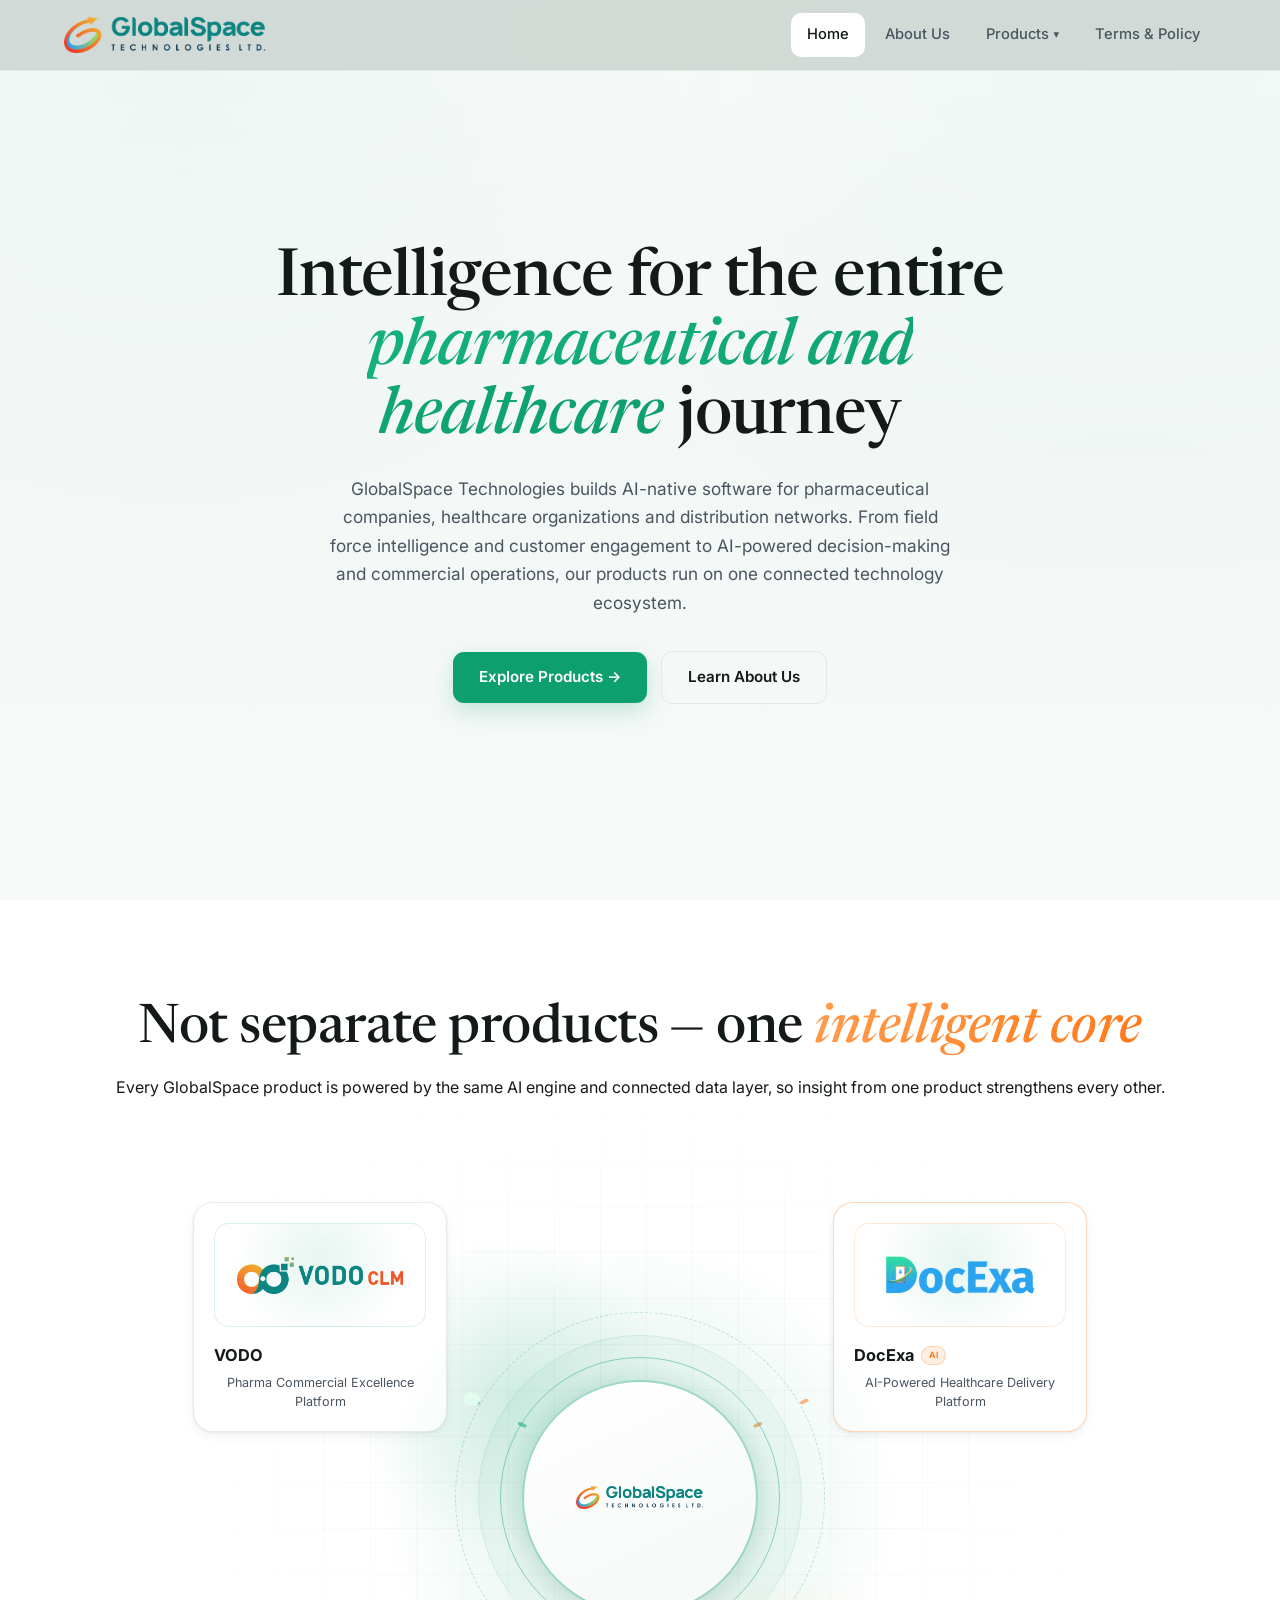
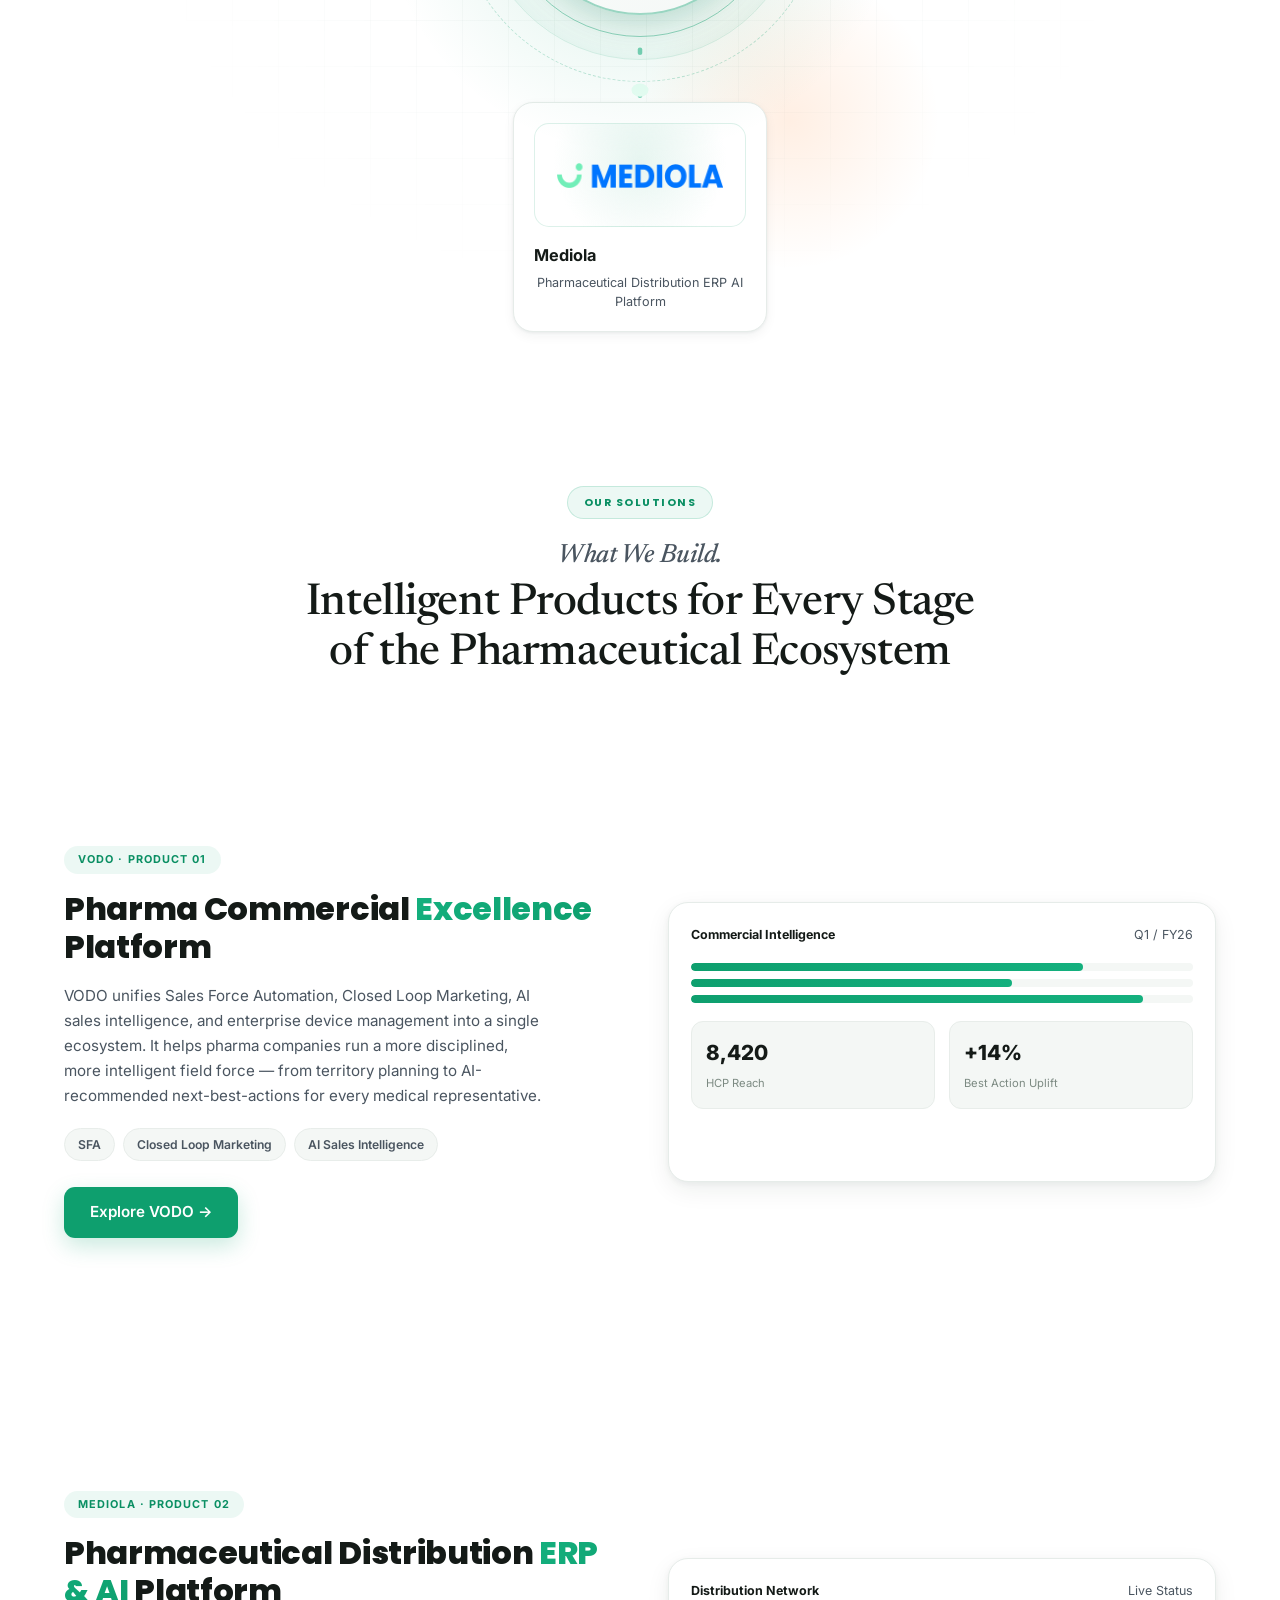
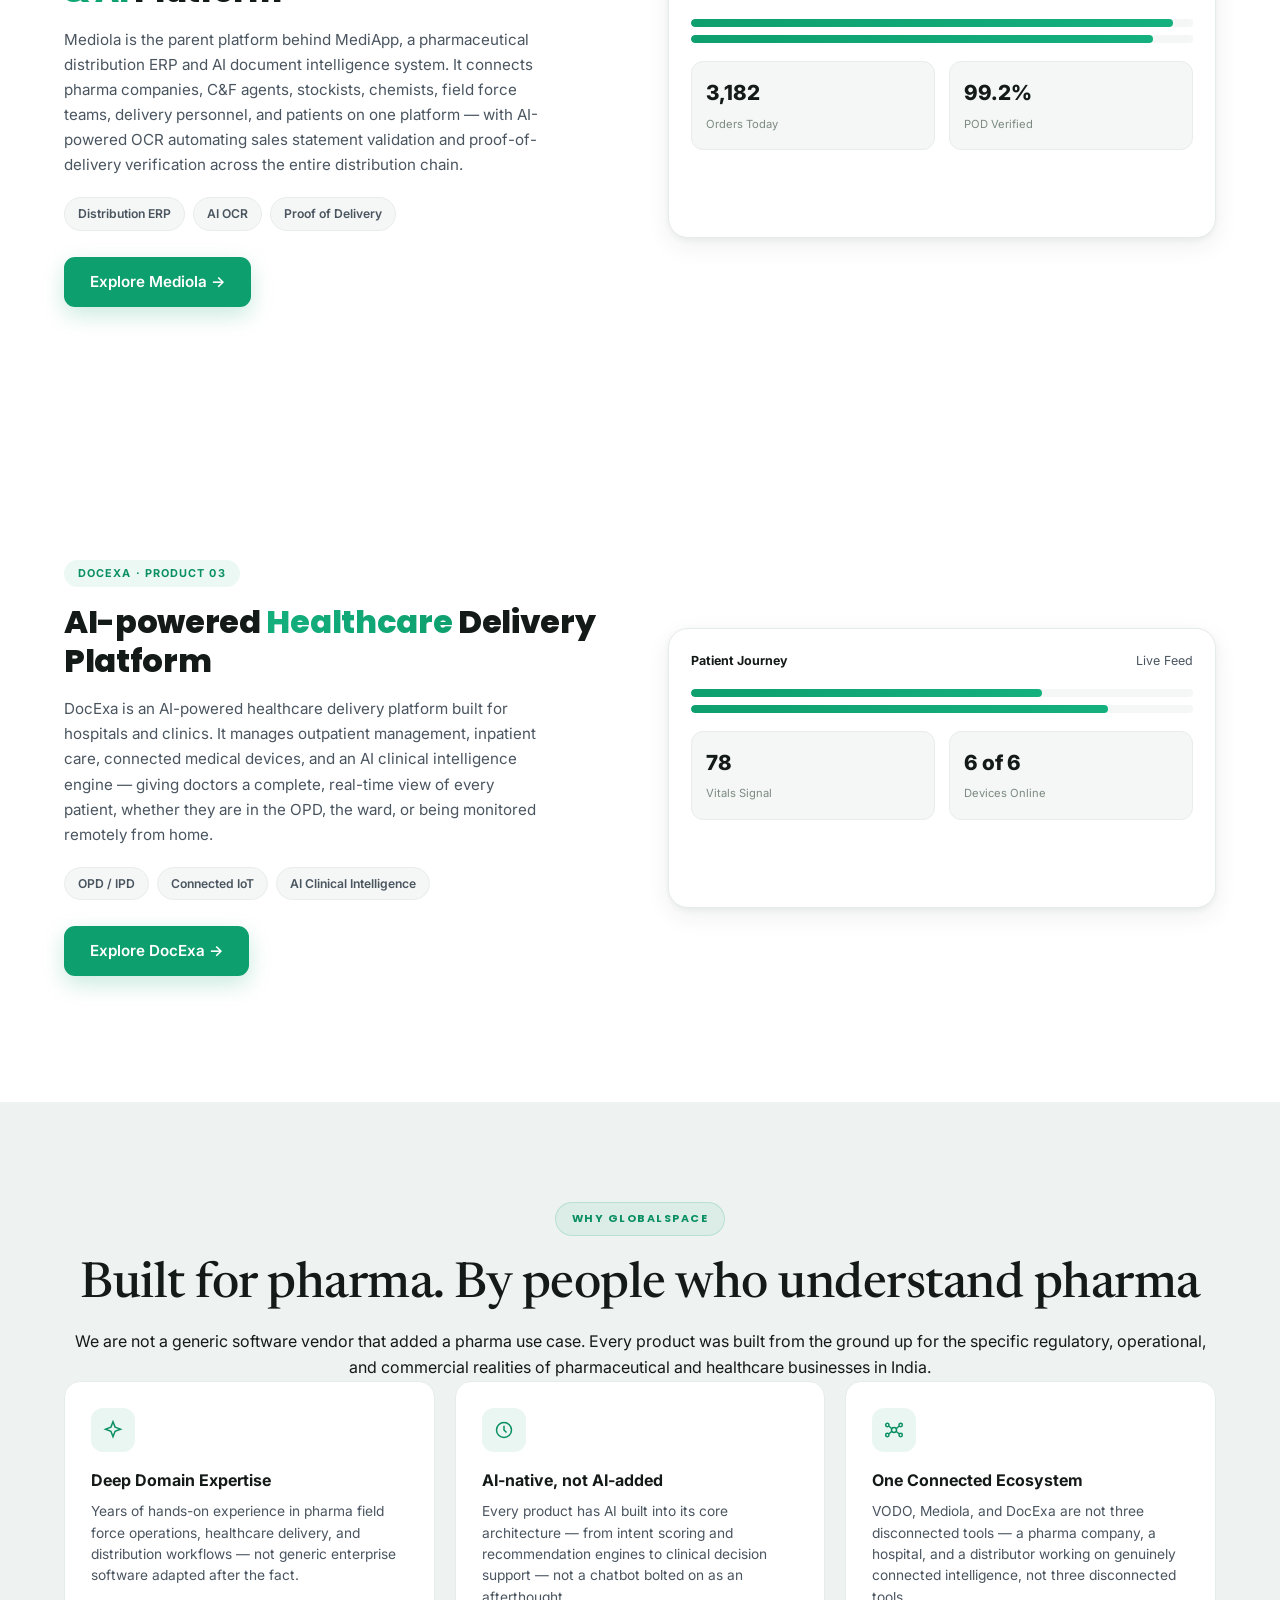
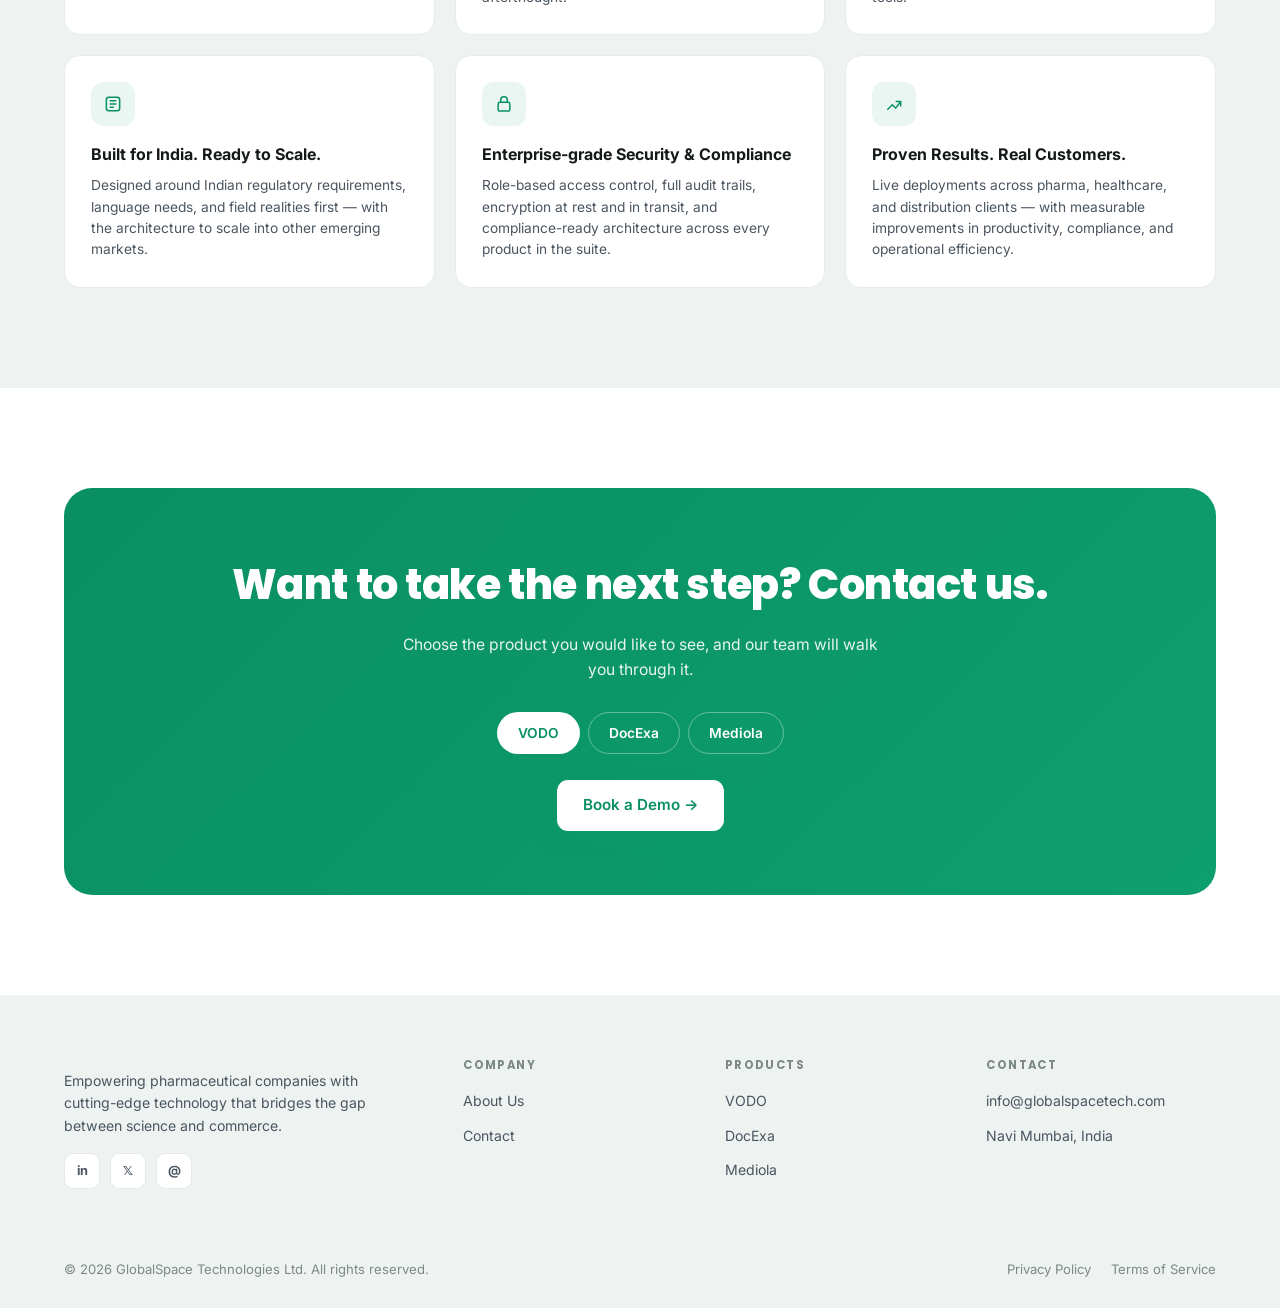
==== index.html @ 44ea7a08 "code formating" ====
<!DOCTYPE html>
<html lang="en">

<head>
  <meta charset="UTF-8">
  <meta name="viewport" content="width=device-width, initial-scale=1.0">
  <title>GlobalSpace Technologies | Pharma & Healthcare Intelligence Platform</title>
  <meta name="description"
    content="GlobalSpace Technologies builds AI-native software for pharmaceutical companies, healthcare organizations and distribution networks — VODO, Mediola, and DocExa run on one connected technology ecosystem.">

  <link rel="preconnect" href="https://fonts.googleapis.com">
  <link rel="preconnect" href="https://fonts.gstatic.com" crossorigin>
  <link
    href="https://fonts.googleapis.com/css2?family=Inter:wght@300;400;500;600;700;800&family=Poppins:wght@600;700;800;900&family=Newsreader:ital,opsz,wght@0,6..72,400;0,6..72,500;0,6..72,600;1,6..72,400;1,6..72,500&display=swap"
    rel="stylesheet">

  <link rel="stylesheet" href="/css/base.css">
  <link rel="stylesheet" href="/css/animations.css">
  <link rel="stylesheet" href="/css/pages/home.css">
</head>

<body data-page="home">

  <!-- HEADER (injected via main.js from /partials/header.html) -->
  <div id="site-header"></div>

  <main>

    <!-- ============ SECTION: HERO ============ -->
    <section class="hero" id="hero">
      <div class="container hero__inner reveal">
        <h1>Intelligence for the entire <span class="accent-teal">pharmaceutical and healthcare</span> journey</h1>
        <p>GlobalSpace Technologies builds AI-native software for pharmaceutical companies, healthcare organizations and
          distribution networks. From field force intelligence and customer engagement to AI-powered decision-making and
          commercial operations, our products run on one connected technology ecosystem.</p>
        <div class="hero__actions">
          <a href="/products.html" class="btn btn-primary">Explore Products →</a>
          <a href="/about.html" class="btn btn-secondary">Learn About Us</a>
        </div>
      </div>
    </section>

    <!-- ============ SECTION: ECOSYSTEM / INTELLIGENT CORE ============ -->
    <section class="section ecosystem" id="ecosystem">
      <div class="container">
        <h2 class="reveal">Not separate products — one <span class="accent-orange">intelligent core</span></h2>
        <p class="reveal">Every GlobalSpace product is powered by the same AI engine and connected data layer, so
          insight from one product strengthens every other.</p>

        <div class="eco-diagram reveal">
          <div class="eco-diagram__grid"></div>
          <div class="eco-diagram__blob eco-diagram__blob--teal"></div>
          <div class="eco-diagram__blob eco-diagram__blob--orange"></div>

          <svg class="eco-diagram__lines" viewBox="0 0 100 100" preserveAspectRatio="none">
            <path d="M20,27 Q34,38 49,46" class="eco-line-base" />
            <path d="M20,27 Q34,38 49,46" class="eco-line-flow eco-line-flow--teal" />
            <circle r="0.85" fill="#eafff5">
              <animateMotion dur="4.6s" begin="0s" repeatCount="indefinite" path="M20,27 Q34,38 49,46" />
            </circle>

            <path d="M80,27 Q66,38 51,46" class="eco-line-base" />
            <path d="M80,27 Q66,38 51,46" class="eco-line-flow eco-line-flow--orange" />
            <circle r="0.85" fill="var(--orange-light)">
              <animateMotion dur="5.0s" begin="0.6s" repeatCount="indefinite" path="M80,27 Q66,38 51,46" />
            </circle>

            <path d="M50,80 Q50,64 50,47" class="eco-line-base" />
            <path d="M50,80 Q50,64 50,47" class="eco-line-flow eco-line-flow--teal" />
            <circle r="0.85" fill="#eafff5">
              <animateMotion dur="5.4s" begin="1.1s" repeatCount="indefinite" path="M50,80 Q50,64 50,47" />
            </circle>
          </svg>

          <a href="/pages/products/vodo.html" class="eco-card eco-card--vodo" title="VODO">
            <div class="eco-card__logo-pad"><img src="/assets/logos/vodo-logo.png" alt="VODO"></div>
            <div class="eco-card__name">VODO</div>
            <p>Pharma Commercial Excellence Platform</p>
          </a>

          <a href="/pages/products/docexa.html" class="eco-card eco-card--docexa" title="DocExa">
            <div class="eco-card__logo-pad"><img src="/assets/logos/docexa-logo.png" alt="DocExa"></div>
            <div class="eco-card__name">DocExa <span class="eco-card__badge">AI</span></div>
            <p>AI-Powered Healthcare Delivery Platform</p>
          </a>

          <a href="/pages/products/mediola.html" class="eco-card eco-card--mediola" title="Mediola">
            <div class="eco-card__logo-pad"><img src="/assets/logos/mediola-logo.png" alt="Mediola"></div>
            <div class="eco-card__name">Mediola</div>
            <p>Pharmaceutical Distribution ERP AI Platform</p>
          </a>

          <div class="eco-core">
            <div class="eco-core__glow"></div>
            <div class="eco-core__pulse-ring"></div>
            <div class="eco-core__spin-ring"></div>
            <div class="eco-core__inner-ring"></div>
            <a href="/products.html" class="eco-core__inner" title="GlobalSpace Technologies">
              <img src="/assets/logos/globalspace-logo.png" alt="GlobalSpace Technologies">
            </a>
          </div>
        </div>
      </div>
    </section>

    <!-- ============ SECTION: SOLUTIONS DIVIDER ============ -->
    <section class="solutions-divider" id="solutions">
      <div class="container">
        <span class="eyebrow reveal">Our Solutions</span>
        <h2 class="reveal"><span class="kicker">What We Build.</span><span class="accent-teal">Intelligent
            Products</span> for Every Stage of the <span class="accent-orange">Pharmaceutical Ecosystem</span></h2>
      </div>
    </section>

    <!-- ============ SECTION: PRODUCT BRIEF — VODO ============ -->
    <section class="section section--tight" id="product-vodo">
      <div class="container product-brief reveal">
        <div class="product-brief__copy">
          <span class="product-tag">VODO · Product 01</span>
          <h3>Pharma Commercial <em>Excellence</em> Platform</h3>
          <p>VODO unifies Sales Force Automation, Closed Loop Marketing, AI sales intelligence, and enterprise device
            management into a single ecosystem. It helps pharma companies run a more disciplined, more intelligent field
            force — from territory planning to AI-recommended next-best-actions for every medical representative.</p>
          <div class="pill-row">
            <span class="pill">SFA</span>
            <span class="pill">Closed Loop Marketing</span>
            <span class="pill">AI Sales Intelligence</span>
          </div>
          <a href="/pages/products/vodo.html" class="btn btn-primary">Explore VODO →</a>
        </div>
        <div class="product-brief__visual">
          <div class="visual-card__head">
            <strong>Commercial Intelligence</strong>
            <span>Q1 / FY26</span>
          </div>
          <div class="visual-bar"><span style="width:78%;"></span></div>
          <div class="visual-bar"><span style="width:64%;"></span></div>
          <div class="visual-bar"><span style="width:90%;"></span></div>
          <div class="visual-stat-row">
            <div class="visual-stat"><strong>8,420</strong><span>HCP Reach</span></div>
            <div class="visual-stat"><strong>+14%</strong><span>Best Action Uplift</span></div>
          </div>
        </div>
      </div>
    </section>

    <!-- ============ SECTION: PRODUCT BRIEF — MEDIOLA ============ -->
    <section class="section section--tight" id="product-mediola">
      <div class="container product-brief reveal">
        <div class="product-brief__copy">
          <span class="product-tag">Mediola · Product 02</span>
          <h3>Pharmaceutical Distribution <em>ERP &amp; AI</em> Platform</h3>
          <p>Mediola is the parent platform behind MediApp, a pharmaceutical distribution ERP and AI document
            intelligence system. It connects pharma companies, C&amp;F agents, stockists, chemists, field force teams,
            delivery personnel, and patients on one platform — with AI-powered OCR automating sales statement validation
            and proof-of-delivery verification across the entire distribution chain.</p>
          <div class="pill-row">
            <span class="pill">Distribution ERP</span>
            <span class="pill">AI OCR</span>
            <span class="pill">Proof of Delivery</span>
          </div>
          <a href="/pages/products/mediola.html" class="btn btn-primary">Explore Mediola →</a>
        </div>
        <div class="product-brief__visual">
          <div class="visual-card__head">
            <strong>Distribution Network</strong>
            <span>Live Status</span>
          </div>
          <div class="visual-bar"><span style="width:96%;"></span></div>
          <div class="visual-bar"><span style="width:92%;"></span></div>
          <div class="visual-stat-row">
            <div class="visual-stat"><strong>3,182</strong><span>Orders Today</span></div>
            <div class="visual-stat"><strong>99.2%</strong><span>POD Verified</span></div>
          </div>
        </div>
      </div>
    </section>

    <!-- ============ SECTION: PRODUCT BRIEF — DOCEXA ============ -->
    <section class="section section--tight" id="product-docexa">
      <div class="container product-brief reveal">
        <div class="product-brief__copy">
          <span class="product-tag">DocExa · Product 03</span>
          <h3>AI-powered <em>Healthcare</em> Delivery Platform</h3>
          <p>DocExa is an AI-powered healthcare delivery platform built for hospitals and clinics. It manages outpatient
            management, inpatient care, connected medical devices, and an AI clinical intelligence engine — giving
            doctors a complete, real-time view of every patient, whether they are in the OPD, the ward, or being
            monitored remotely from home.</p>
          <div class="pill-row">
            <span class="pill">OPD / IPD</span>
            <span class="pill">Connected IoT</span>
            <span class="pill">AI Clinical Intelligence</span>
          </div>
          <a href="/pages/products/docexa.html" class="btn btn-primary">Explore DocExa →</a>
        </div>
        <div class="product-brief__visual">
          <div class="visual-card__head">
            <strong>Patient Journey</strong>
            <span>Live Feed</span>
          </div>
          <div class="visual-bar"><span style="width:70%;"></span></div>
          <div class="visual-bar"><span style="width:83%;"></span></div>
          <div class="visual-stat-row">
            <div class="visual-stat"><strong>78</strong><span>Vitals Signal</span></div>
            <div class="visual-stat"><strong>6 of 6</strong><span>Devices Online</span></div>
          </div>
        </div>
      </div>
    </section>

    <!-- ============ SECTION: WHY GLOBALSPACE ============ -->
    <section class="section why-us" id="why-us">
      <div class="container">
        <span class="eyebrow reveal">Why GlobalSpace</span>
        <h2 class="reveal">Built for pharma. By people who <span class="accent-orange">understand pharma</span></h2>
        <p class="reveal">We are not a generic software vendor that added a pharma use case. Every product was built
          from the ground up for the specific regulatory, operational, and commercial realities of pharmaceutical and
          healthcare businesses in India.</p>

        <div class="why-grid">
          <div class="why-card reveal">
            <div class="why-card__icon">
              <svg width="20" height="20" viewBox="0 0 24 24" fill="none" stroke="currentColor" stroke-width="1.8">
                <path d="M12 2l2.5 6.5L21 11l-6.5 2.5L12 20l-2.5-6.5L3 11l6.5-2.5z" />
              </svg>
            </div>
            <h4>Deep Domain Expertise</h4>
            <p>Years of hands-on experience in pharma field force operations, healthcare delivery, and distribution
              workflows — not generic enterprise software adapted after the fact.</p>
          </div>
          <div class="why-card reveal reveal-delay-1">
            <div class="why-card__icon">
              <svg width="20" height="20" viewBox="0 0 24 24" fill="none" stroke="currentColor" stroke-width="1.8">
                <circle cx="12" cy="12" r="9" />
                <path d="M12 7v5l3 3" />
              </svg>
            </div>
            <h4>AI-native, not AI-added</h4>
            <p>Every product has AI built into its core architecture — from intent scoring and recommendation engines to
              clinical decision support — not a chatbot bolted on as an afterthought.</p>
          </div>
          <div class="why-card reveal reveal-delay-2">
            <div class="why-card__icon">
              <svg width="20" height="20" viewBox="0 0 24 24" fill="none" stroke="currentColor" stroke-width="1.8">
                <circle cx="12" cy="12" r="3" />
                <circle cx="4" cy="6" r="2" />
                <circle cx="20" cy="6" r="2" />
                <circle cx="4" cy="18" r="2" />
                <circle cx="20" cy="18" r="2" />
                <path d="M9.5 10.5L6 7.5M14.5 10.5L18 7.5M9.5 13.5L6 16.5M14.5 13.5L18 16.5" />
              </svg>
            </div>
            <h4>One Connected Ecosystem</h4>
            <p>VODO, Mediola, and DocExa are not three disconnected tools — a pharma company, a hospital, and a
              distributor working on genuinely connected intelligence, not three disconnected tools.</p>
          </div>
          <div class="why-card reveal">
            <div class="why-card__icon">
              <svg width="20" height="20" viewBox="0 0 24 24" fill="none" stroke="currentColor" stroke-width="1.8">
                <rect x="4" y="4" width="16" height="16" rx="3" />
                <path d="M8 12h8M8 8h8M8 16h5" />
              </svg>
            </div>
            <h4>Built for India. Ready to Scale.</h4>
            <p>Designed around Indian regulatory requirements, language needs, and field realities first — with the
              architecture to scale into other emerging markets.</p>
          </div>
          <div class="why-card reveal reveal-delay-1">
            <div class="why-card__icon">
              <svg width="20" height="20" viewBox="0 0 24 24" fill="none" stroke="currentColor" stroke-width="1.8">
                <rect x="5" y="10" width="14" height="10.5" rx="2" />
                <path d="M8 10V7.2a4 4 0 0 1 8 0V10" />
              </svg>
            </div>
            <h4>Enterprise-grade Security &amp; Compliance</h4>
            <p>Role-based access control, full audit trails, encryption at rest and in transit, and compliance-ready
              architecture across every product in the suite.</p>
          </div>
          <div class="why-card reveal reveal-delay-2">
            <div class="why-card__icon">
              <svg width="20" height="20" viewBox="0 0 24 24" fill="none" stroke="currentColor" stroke-width="1.8">
                <path d="M4 19l6-6 4 4 6-8" />
                <path d="M14 9h6v6" />
              </svg>
            </div>
            <h4>Proven Results. Real Customers.</h4>
            <p>Live deployments across pharma, healthcare, and distribution clients — with measurable improvements in
              productivity, compliance, and operational efficiency.</p>
          </div>
        </div>
      </div>
    </section>

    <!-- ============ SECTION: CTA BANNER ============ -->
    <section class="section" id="contact">
      <div class="container">
        <div class="cta-banner reveal">
          <h2>Want to take the next step? Contact us.</h2>
          <p>Choose the product you would like to see, and our team will walk you through it.</p>

          <div class="cta-product-select" data-demo-select>
            <button class="is-active" data-demo="vodo">VODO</button>
            <button data-demo="docexa">DocExa</button>
            <button data-demo="mediola">Mediola</button>
          </div>

          <a href="mailto:info@globalspacetech.com" class="btn btn-primary">Book a Demo →</a>
        </div>
      </div>
    </section>

  </main>

  <!-- FOOTER (injected via main.js from /partials/footer.html) -->
  <div id="site-footer"></div>

  <script src="/js/main.js"></script>
  <script src="/js/animations.js"></script>
  <script src="/js/components.js"></script>
  <script src="/js/pages/home.js"></script>
</body>

</html>
---- css/base.css ----
/* ============================================
   BASE.CSS — reset, design tokens, layout,
   header (navbar) + footer styles
   ============================================ */

*, *::before, *::after { box-sizing: border-box; margin: 0; padding: 0; }

:root {
  /* Brand colors (light theme — fixed, no dark mode) */
  --teal-dark: #0a8f63;
  --teal: #0e9f6e;
  --teal-light: #14b07e;
  --orange: #ff7a1a;
  --orange-light: #ff9c4d;
  --orange-deep: #ed6510;
  --blue-acc: #2f9e87;

  /* Surfaces */
  --bg: #f7faf8;
  --bg-2: #eef3f1;
  --bg-card: #ffffff;
  --bg-card-hover: #f8faf9;
  --nav-bg: rgba(207, 215, 211, 0.92);
  --card: #ffffff;
  --core-bg: linear-gradient(155deg, #ffffff, #f4f8f6);
  --glass: rgba(255, 255, 255, 0.9);
  --sub: #f4f7f5;

  /* Borders */
  --border: #e3eae6;
  --card-bd: #e6ece9;
  --sub-bd: #e8edea;
  --glass-bd: #e6ece9;
  --divider: #eef2f0;
  --grid-line: rgba(15, 60, 45, 0.05);
  --logo-pad: radial-gradient(circle at 50% 36%, rgba(14,159,110,0.1), rgba(255,255,255,0.92) 70%);

  /* Text */
  --text: #141a17;
  --text-2: #4a5560;
  --text-muted: #7c8a82;

  /* Shadows / effects */
  --shadow: 0 4px 12px rgba(15, 40, 30, 0.05), 0 1px 3px rgba(15, 40, 30, 0.06);
  --shadow-lg: 0 8px 24px rgba(15, 40, 30, 0.07), 0 2px 6px rgba(15, 40, 30, 0.05);
  --glow: 0 4px 20px rgba(14, 159, 110, 0.10);

  /* Type */
  --font-display: 'Newsreader', Georgia, serif;
  --font-heading: 'Poppins', sans-serif;
  --font-body: 'Inter', system-ui, -apple-system, sans-serif;

  /* Layout */
  --container-width: min(1200px, 90%);
  --header-height: 70px;
  --radius-sm: 12px;
  --radius-md: 16px;
  --radius-lg: 20px;
}

html {
  scroll-behavior: smooth;
}

body {
  min-height: 100vh;
  background:
    radial-gradient(circle at 14% -6%, rgba(14, 159, 110, 0.05), transparent 40%),
    radial-gradient(circle at 88% 4%, rgba(20, 176, 126, 0.04), transparent 42%),
    linear-gradient(180deg, #f9fbfa 0%, #f3f7f5 50%, #f7faf8 100%);
  background-attachment: fixed;
  color: var(--text);
  font-family: var(--font-body);
  line-height: 1.6;
  overflow-x: hidden;
}

a { text-decoration: none; color: inherit; }
button { font: inherit; cursor: pointer; }
img { display: block; max-width: 100%; }
ul { list-style: none; }

.container {
  width: var(--container-width);
  max-width: var(--container-width);
  margin: 0 auto;
}

::selection { background: rgba(14, 159, 110, 0.18); }
::-webkit-scrollbar { width: 8px; }
::-webkit-scrollbar-track { background: var(--bg-2); }
::-webkit-scrollbar-thumb { background: var(--teal); border-radius: 4px; }

/* Visible keyboard focus (accessibility) */
a:focus-visible, button:focus-visible {
  outline: 2px solid var(--teal);
  outline-offset: 3px;
  border-radius: 4px;
}

/* Buttons (shared) */
.btn {
  display: inline-flex;
  align-items: center;
  gap: 8px;
  padding: 13px 26px;
  border-radius: 11px;
  font-weight: 600;
  font-size: 0.95rem;
  border: none;
  cursor: pointer;
  transition: all 0.35s cubic-bezier(.16,1,.3,1);
  white-space: nowrap;
}
.btn-primary {
  background: var(--teal);
  color: #fff;
  box-shadow: 0 8px 22px rgba(14, 159, 110, 0.22);
}
.btn-primary:hover {
  background: var(--orange-deep);
  transform: translateY(-2px);
  box-shadow: 0 10px 26px rgba(237, 101, 16, 0.28);
}
.btn-secondary {
  background: transparent;
  color: var(--text);
  border: 1px solid var(--border);
}
.btn-secondary:hover {
  border-color: var(--teal);
  color: var(--teal);
  transform: translateY(-2px);
}

/* ============================================
   HEADER / NAVBAR
   ============================================ */
.site-header {
  position: fixed;
  top: 0; left: 0; right: 0;
  z-index: 1000;
  background: var(--nav-bg);
  backdrop-filter: blur(16px);
  -webkit-backdrop-filter: blur(16px);
  border-bottom: 1px solid var(--border);
}

.navbar {
  width: 90%;
  max-width: 1200px;
  margin: 0 auto;
  display: flex;
  align-items: center;
  justify-content: space-between;
  height: var(--header-height);
  gap: 16px;
}

.navbar__logo img {
  height: 37px;
  width: auto;
  max-width: 220px;
  object-fit: contain;
}

.navbar__links {
  display: flex;
  align-items: center;
  gap: 4px;
  flex-wrap: wrap;
  justify-content: flex-end;
}

.nav-link {
  padding: 10px 16px;
  border-radius: 10px;
  font-size: 0.92rem;
  font-weight: 500;
  color: var(--text-2);
  background: transparent;
  transition: all 0.3s ease;
}
.nav-link:hover, .nav-link.is-active {
  color: var(--text);
  background: var(--bg-card);
}

.nav-dropdown { position: relative; }
.nav-trigger {
  display: inline-flex;
  align-items: center;
  gap: 4px;
  padding: 10px 16px;
  border-radius: 10px;
  font-size: 0.92rem;
  font-weight: 500;
  color: var(--text-2);
  background: transparent;
  border: none;
  transition: all 0.3s ease;
}
.nav-trigger:hover, .nav-trigger.is-active {
  color: var(--text);
  background: var(--bg-card);
}
.nav-trigger .caret { font-size: 0.7rem; }

.mega-menu {
  position: fixed;
  top: 58px;
  left: 50%;
  transform: translateX(-50%);
  padding: 28px 26px 26px;
  z-index: 100;
  width: min(800px, 94vw);
  display: none;
}
.mega-menu.is-open {
  display: block;
  animation: gstMega .26s cubic-bezier(.16,1,.3,1);
}
.mega-menu__inner {
  width: 100%;
  background: rgba(255, 255, 255, 0.95);
  backdrop-filter: blur(26px) saturate(1.4);
  -webkit-backdrop-filter: blur(26px) saturate(1.4);
  border: 1px solid rgba(15, 40, 30, 0.09);
  border-radius: 20px;
  box-shadow: 0 36px 100px rgba(0,0,0,0.15);
  overflow: hidden;
  display: grid;
  grid-template-columns: 296px 1fr;
}
.mega-menu__cats {
  background: rgba(244, 247, 245, 0.82);
  border-right: 1px solid rgba(15, 40, 30, 0.09);
  padding: 20px 16px;
  display: flex;
  flex-direction: column;
  gap: 5px;
}
.mega-menu__cats-label {
  font-family: ui-monospace, 'SF Mono', Menlo, monospace;
  font-size: 0.6rem;
  letter-spacing: 0.22em;
  text-transform: uppercase;
  color: var(--text-muted);
  padding: 4px 12px 12px;
}
.mega-cat {
  display: flex;
  align-items: center;
  justify-content: space-between;
  gap: 10px;
  padding: 12px;
  border-radius: 12px;
  background: transparent;
  border: none;
  text-align: left;
  transition: all 0.3s ease;
}
.mega-cat:hover, .mega-cat.is-active { background: rgba(14,159,110,0.07); }
.mega-cat__name { font-family: var(--font-heading); font-weight: 700; font-size: 1rem; color: var(--text); }
.mega-cat__tag { font-size: 0.74rem; color: var(--text-2); line-height: 1.35; display: block; margin-top: 2px; }
.mega-cat__arrow { color: var(--teal); opacity: 0; transition: opacity 0.3s ease; }
.mega-cat:hover .mega-cat__arrow, .mega-cat.is-active .mega-cat__arrow { opacity: 1; }

.mega-menu__panel { padding: 20px 22px; display: flex; flex-direction: column; }
.mega-menu__panel-head {
  display: flex; align-items: baseline; gap: 10px; margin-bottom: 15px; padding: 0 2px;
}
.mega-menu__panel-head strong { font-family: var(--font-heading); font-weight: 700; font-size: 1.05rem; color: var(--text); }
.mega-menu__panel-head span { font-size: 0.76rem; color: var(--text-2); }

.mega-menu__items { display: grid; grid-template-columns: 1fr 1fr; gap: 10px; }
.mega-item {
  display: flex; flex-direction: column; gap: 5px;
  padding: 14px 16px; border-radius: 13px;
  border: 1px solid rgba(15,40,30,0.09);
  background: rgba(14,159,110,0.035);
  transition: all 0.35s cubic-bezier(.16,1,.3,1);
}
.mega-item:hover {
  transform: translateY(-4px);
  border-color: rgba(14,159,110,0.35);
  box-shadow: 0 14px 34px rgba(14,159,110,0.14);
  background: rgba(14,159,110,0.08);
}
.mega-item__name { font-family: var(--font-heading); font-weight: 700; font-size: 0.92rem; color: var(--text); }
.mega-item__desc { font-size: 0.76rem; color: var(--text-2); line-height: 1.4; }

.mega-menu__cta {
  margin-top: 18px; padding: 16px 18px; border-radius: 14px;
  border: 1px solid rgba(15,40,30,0.09);
  background: linear-gradient(120deg, rgba(14,159,110,0.08), rgba(14,159,110,0.01));
  display: flex; align-items: center; justify-content: space-between; gap: 18px;
}
.mega-menu__cta-text strong { font-family: var(--font-heading); font-weight: 700; font-size: 0.92rem; color: var(--text); display: block; }
.mega-menu__cta-text span { font-size: 0.77rem; color: var(--text-2); line-height: 1.45; max-width: 380px; display: block; margin-top: 3px; }
.mega-menu__cta .btn { padding: 11px 20px; font-size: 0.85rem; }

.navbar__mobile-toggle { display: none; }

@media (max-width: 880px) {
  .navbar__links {
    display: none;
    position: fixed;
    top: var(--header-height);
    left: 0; right: 0;
    background: var(--bg-card);
    border-bottom: 1px solid var(--border);
    flex-direction: column;
    align-items: stretch;
    padding: 12px;
  }
  .navbar__links.is-open { display: flex; }
  .navbar__mobile-toggle {
    display: flex; align-items: center; justify-content: center;
    width: 40px; height: 40px; border-radius: 10px;
    border: 1px solid var(--border); background: var(--bg-card);
  }
  .mega-menu { position: static; transform: none; width: 100%; padding: 8px 0; }
  .mega-menu__inner { grid-template-columns: 1fr; }
}

/* ============================================
   FOOTER
   ============================================ */
.site-footer {
  background: var(--bg-2);
  border-top: 1px solid var(--divider);
  padding: 60px 0 28px;
}
.footer__top {
  display: grid;
  grid-template-columns: 1.6fr 1fr 1fr 1fr;
  gap: 32px;
  padding-bottom: 40px;
}
.footer__brand p {
  margin-top: 14px;
  font-size: 0.88rem;
  color: var(--text-2);
  line-height: 1.6;
  max-width: 320px;
}
.footer__heading {
  font-family: var(--font-heading);
  font-size: 0.72rem;
  font-weight: 700;
  letter-spacing: 0.12em;
  text-transform: uppercase;
  color: var(--text-muted);
  margin-bottom: 16px;
}
.footer__col a, .footer__col p {
  display: block;
  font-size: 0.88rem;
  color: var(--text-2);
  margin-bottom: 12px;
  transition: color 0.25s ease;
}
.footer__col a:hover { color: var(--teal); }
.footer__socials { display: flex; gap: 10px; margin-top: 16px; }
.footer__socials a {
  width: 36px; height: 36px; border-radius: 9px;
  background: var(--bg-card);
  border: 1px solid var(--border);
  display: flex; align-items: center; justify-content: center;
  font-size: 0.8rem;
  font-weight: 700;
  color: var(--text-2);
  transition: all 0.25s ease;
  text-decoration: none;
}
.footer__socials a:hover { border-color: var(--teal); color: var(--teal); }

.footer__bottom {
  display: flex;
  align-items: center;
  justify-content: space-between;
  gap: 12px;
  padding-top: 24px;
  border-top: 1px solid var(--divider);
  font-size: 0.82rem;
  color: var(--text-muted);
  flex-wrap: wrap;
}
.footer__bottom a { color: var(--text-muted); }
.footer__bottom a:hover { color: var(--teal); }
.footer__bottom-links { display: flex; gap: 20px; }

@media (max-width: 880px) {
  .footer__top { grid-template-columns: 1fr 1fr; }
}
@media (max-width: 560px) {
  .footer__top { grid-template-columns: 1fr; }
  .footer__bottom { flex-direction: column; align-items: flex-start; }
}
---- css/animations.css ----
/* ============================================
   ANIMATIONS.CSS — keyframes + reveal utilities
   ============================================ */

@keyframes gstFadeUp   { from { opacity: 0; transform: translateY(24px); } to { opacity: 1; transform: translateY(0); } }
@keyframes gstRise     { from { opacity: 0; transform: translateY(40px); } to { opacity: 1; transform: translateY(0); } }
@keyframes gstSettle   { from { opacity: 0; transform: translateY(16px) scale(.93); } to { opacity: 1; transform: translateY(0) scale(1); } }
@keyframes gstBlur     { from { opacity: 0; filter: blur(12px); transform: scale(.985); } to { opacity: 1; filter: blur(0); transform: scale(1); } }
@keyframes gstSweepL   { from { opacity: 0; transform: translateX(-48px); } to { opacity: 1; transform: translateX(0); } }
@keyframes gstSweepR   { from { opacity: 0; transform: translateX(48px); } to { opacity: 1; transform: translateX(0); } }
@keyframes gstReveal   { from { opacity: 0; transform: translateY(34px); } to { opacity: 1; transform: translateY(0); } }

@keyframes gstFloat    { 0%,100% { transform: translateY(0); } 50% { transform: translateY(-12px); } }
@keyframes gstDrift    { 0% { transform: translateY(0); } 100% { transform: translateY(-13px); } }
@keyframes gstDriftX   { 0% { transform: translate(0,0); } 100% { transform: translate(8px,-10px); } }
@keyframes gstSpin     { to { transform: rotate(360deg); } }
@keyframes gstSpinRev  { to { transform: rotate(-360deg); } }
@keyframes gstPulse    { 0%,100% { opacity: 1; transform: scale(1); } 50% { opacity: .5; transform: scale(.8); } }
@keyframes gstPing     { 0% { transform: scale(0.55); opacity: 0.85; } 80%,100% { transform: scale(2.3); opacity: 0; } }
@keyframes gstTwinkle  { 0%,100% { opacity: .12; } 50% { opacity: .85; } }
@keyframes gstBlink    { 0%,100% { opacity: 1; } 50% { opacity: .25; } }
@keyframes gstPulseDot { 0%,100% { opacity: 1; } 50% { opacity: .3; } }
@keyframes gstGlowPulse{ 0%,100% { box-shadow: 0 0 0 1px rgba(14,159,110,0.12), 0 18px 50px rgba(0,0,0,0.06); } 50% { box-shadow: 0 0 0 1px rgba(14,159,110,0.32), 0 18px 60px rgba(14,159,110,0.14); } }

@keyframes gstScan     { 0% { transform: translateY(-70px); opacity: 0; } 12% { opacity: 1; } 88% { opacity: 1; } 100% { transform: translateY(520px); opacity: 0; } }
@keyframes gstShine    { 0% { transform: translateX(-120%); } 60%,100% { transform: translateX(240%); } }
@keyframes gstSweep    { 0% { transform: translateX(-130%); } 60%,100% { transform: translateX(260%); } }
@keyframes gstDataFlow { 0% { transform: translateX(-120%); } 100% { transform: translateX(420%); } }
@keyframes gstMarquee  { from { transform: translateX(0); } to { transform: translateX(-50%); } }
@keyframes gstTicker   { 0% { transform: translateY(0); } 100% { transform: translateY(-50%); } }

@keyframes gstGrow     { from { transform: scaleY(0); } to { transform: scaleY(1); } }
@keyframes gstScaleX   { from { transform: scaleX(0); } to { transform: scaleX(1); } }
@keyframes gstBar      { 0%,100% { transform: scaleY(.5); } 50% { transform: scaleY(1); } }
@keyframes gstDash     { to { stroke-dashoffset: -120; } }
@keyframes gstFlow     { to { stroke-dashoffset: -24; } }
@keyframes gstWebDash  { to { stroke-dashoffset: -24; } }

@keyframes gstCorePulse{ 0% { transform: scale(.55); opacity: .7; } 70% { opacity: 0; } 100% { transform: scale(1.7); opacity: 0; } }
@keyframes gstWebGlow  { 0%,100% { opacity: .35; transform: translate(-50%,-50%) scale(1); } 50% { opacity: .6; transform: translate(-50%,-50%) scale(1.1); } }
@keyframes gstNodeFloat{ 0%,100% { transform: translate(-50%,-50%) translateY(0); } 50% { transform: translate(-50%,-50%) translateY(-7px); } }
@keyframes gstNodePulse{ 0%,100% { opacity: .4; transform: scale(1); } 50% { opacity: .95; transform: scale(1.25); } }
@keyframes gstNetGlow  { 0%,100% { opacity: .45; } 50% { opacity: .9; } }
@keyframes gstNetRot   { to { transform: translate(-50%,-50%) rotate(360deg); } }
@keyframes gstNetRotRev{ to { transform: translate(-50%,-50%) rotate(-360deg); } }
@keyframes gstRingSpin { to { transform: translate(-50%,-50%) rotate(360deg); } }
@keyframes gstRingSpinRev { to { transform: translate(-50%,-50%) rotate(-360deg); } }
@keyframes gstRingDraw { from { stroke-dashoffset: var(--circ); } to { stroke-dashoffset: var(--off); } }
@keyframes gstStatIn   { from { opacity: 0; transform: translateY(20px) scale(.96); } to { opacity: 1; transform: translateY(0) scale(1); } }
@keyframes gstStreamIn { from { opacity: 0; transform: translateY(-9px) scale(.985); } to { opacity: 1; transform: translateY(0) scale(1); } }
@keyframes gstHeat     { 0%,100% { opacity: 0.4; } 50% { opacity: 0.85; } }

@keyframes gstPageIn   { from { opacity: 0; transform: translateY(16px); } to { opacity: 1; transform: translateY(0); } }
@keyframes gstScroll   { 0%,100% { top: 5px; opacity: 1; } 60% { top: 16px; opacity: .3; } }
@keyframes gstDrop     { from { opacity: 0; transform: translate(-50%,-10px); } to { opacity: 1; transform: translate(-50%,0); } }
@keyframes gstMega     { from { opacity: 0; transform: translateY(-10px); } to { opacity: 1; transform: translateY(0); } }
@keyframes gstClip     { from { opacity: 0; clip-path: inset(0 0 100% 0); transform: translateY(10px); } to { opacity: 1; clip-path: inset(0 0 0 0); transform: translateY(0); } }

/* ============================================
   Scroll-reveal utility (paired with animations.js
   IntersectionObserver — element gets .is-visible
   added when it enters the viewport)
   ============================================ */
.reveal {
  opacity: 0;
  transform: translateY(28px);
  transition: opacity 0.7s cubic-bezier(.16,1,.3,1), transform 0.7s cubic-bezier(.16,1,.3,1);
}
.reveal.is-visible {
  opacity: 1;
  transform: translateY(0);
}
.reveal-delay-1 { transition-delay: 0.08s; }
.reveal-delay-2 { transition-delay: 0.16s; }
.reveal-delay-3 { transition-delay: 0.24s; }
.reveal-delay-4 { transition-delay: 0.32s; }

/* Ambient float loop, used on hero blobs/cards */
.anim-float { animation: gstFloat 5s ease-in-out infinite; }
.anim-drift { animation: gstDrift 6s ease-in-out infinite alternate; }
.anim-pulse { animation: gstPulse 2.6s ease-in-out infinite; }
.anim-spin  { animation: gstSpin 18s linear infinite; }
.anim-spin-rev { animation: gstSpinRev 22s linear infinite; }

/* Respect reduced-motion preference */
@media (prefers-reduced-motion: reduce) {
  *, *::before, *::after {
    animation-duration: 0.01ms !important;
    animation-iteration-count: 1 !important;
    transition-duration: 0.01ms !important;
    scroll-behavior: auto !important;
  }
  .reveal { opacity: 1; transform: none; }
}
---- css/pages/home.css ----
/* ============================================
   HOME.CSS — Home page section styles
   ============================================ */

main { padding-top: var(--header-height); }

.section { padding: 100px 0; position: relative; }
.section--tight { padding: 70px 0; }

.eyebrow {
  display: inline-flex;
  align-items: center;
  gap: 8px;
  padding: 7px 16px;
  border-radius: 100px;
  background: rgba(14,159,110,0.08);
  border: 1px solid rgba(14,159,110,0.18);
  color: var(--teal-dark);
  font-family: var(--font-heading);
  font-size: 0.68rem;
  font-weight: 700;
  letter-spacing: 0.14em;
  text-transform: uppercase;
  margin-bottom: 22px;
}

/* ---------- HERO ---------- */
.hero {
  min-height: calc(100vh - var(--header-height));
  display: flex;
  align-items: center;
  justify-content: center;
  text-align: center;
  padding: 60px 0 80px;
}
.hero__inner { max-width: 800px; margin: 0 auto; }
.hero h1 {
  font-family: var(--font-display);
  font-weight: 500;
  font-size: clamp(2.4rem, 5.2vw, 4.1rem);
  line-height: 1.05;
  letter-spacing: -0.014em;
  color: var(--text);
  margin-bottom: 22px;
}
.hero h1 .accent-teal {
  font-style: italic;
  font-weight: 500;
  background: linear-gradient(120deg, var(--teal-light), var(--teal));
  -webkit-background-clip: text;
  background-clip: text;
  -webkit-text-fill-color: transparent;
}
.hero p {
  font-size: 1.08rem;
  color: var(--text-2);
  line-height: 1.65;
  max-width: 620px;
  margin: 0 auto 34px;
}
.hero__actions {
  display: flex;
  align-items: center;
  justify-content: center;
  gap: 14px;
  flex-wrap: wrap;
}

/* ---------- ECOSYSTEM / INTELLIGENT CORE ---------- */
.ecosystem { text-align: center; }
.ecosystem h2 {
  font-family: var(--font-display);
  font-weight: 500;
  font-size: clamp(2.1rem, 4.4vw, 3.4rem);
  line-height: 1.08;
  letter-spacing: -0.01em;
  margin-bottom: 16px;
}
.ecosystem h2 .accent-orange {
  font-style: italic;
  background: linear-gradient(120deg, var(--orange-light), var(--orange));
  -webkit-background-clip: text;
  background-clip: text;
  -webkit-text-fill-color: transparent;
}
.ecosystem > p {
  color: var(--text-2);
  max-width: 560px;
  margin: 0 auto 64px;
  font-size: 1rem;
}

.eco-diagram {
  position: relative;
  width: 100%;
  max-width: 1000px;
  aspect-ratio: 16 / 12.5;
  min-height: 600px;
  margin: 14px auto 0;
}

.eco-diagram__grid {
  position: absolute;
  inset: 0;
  pointer-events: none;
  z-index: 0;
  background-image:
    linear-gradient(var(--grid-line) 1px, transparent 1px),
    linear-gradient(90deg, var(--grid-line) 1px, transparent 1px);
  background-size: 46px 46px;
  -webkit-mask-image: radial-gradient(ellipse at 50% 44%, #000, transparent 72%);
  mask-image: radial-gradient(ellipse at 50% 44%, #000, transparent 72%);
}
.eco-diagram__blob {
  position: absolute;
  width: 340px;
  height: 340px;
  max-width: 58vw;
  pointer-events: none;
  z-index: 0;
  border-radius: 50%;
}
.eco-diagram__blob--teal {
  top: 14%; left: 20%;
  background: radial-gradient(circle, rgba(14,159,110,0.14), transparent 66%);
  animation: gstFloat 9s ease-in-out infinite alternate;
}
.eco-diagram__blob--orange {
  bottom: 2%; right: 19%;
  width: 320px; height: 320px;
  background: radial-gradient(circle, rgba(255,122,26,0.12), transparent 66%);
  animation: gstFloat 11s ease-in-out infinite alternate 1.4s;
}

.eco-diagram__lines {
  position: absolute;
  inset: 0;
  width: 100%;
  height: 100%;
  overflow: visible;
  z-index: 2;
  pointer-events: none;
}
.eco-line-base { fill: none; stroke: var(--eco-line); stroke-width: 0.4; }
.eco-line-flow {
  fill: none;
  stroke-width: 0.45;
  stroke-linecap: round;
  stroke-dasharray: 0.5 5;
  opacity: 0.55;
  animation: gstFlow 2.8s linear infinite;
}
.eco-line-flow--teal { stroke: var(--teal-light); }
.eco-line-flow--orange { stroke: var(--orange); }

.eco-card {
  position: absolute;
  transform: translate(-50%, -50%);
  z-index: 5;
  width: clamp(196px, 22vw, 254px);
  display: block;
  text-decoration: none;
  border-radius: 20px;
  padding: 20px;
  background: var(--card);
  border: 1px solid var(--card-bd);
  box-shadow: var(--shadow);
  cursor: pointer;
  transition: transform 0.55s cubic-bezier(.16,1,.3,1), border-color 0.45s ease, box-shadow 0.45s ease;
}
.eco-card:hover {
  transform: translate(-50%, -50%) translateY(-6px);
  box-shadow: 0 20px 48px rgba(14,159,110,0.16), var(--shadow-lg);
}
.eco-card--vodo    { left: 18%; top: 26%; }
.eco-card--vodo:hover { border-color: rgba(14,159,110,0.5); }
.eco-card--docexa  { left: 82%; top: 26%; border-color: rgba(255,122,26,0.3); }
.eco-card--docexa:hover { border-color: rgba(255,122,26,0.55); box-shadow: 0 20px 48px rgba(255,122,26,0.16), var(--shadow-lg); }
.eco-card--mediola { left: 50%; top: 90%; }
.eco-card--mediola:hover { border-color: rgba(14,159,110,0.5); }

.eco-card__logo-pad {
  height: 104px;
  border-radius: 15px;
  background: var(--logo-pad, radial-gradient(circle at 50% 36%, rgba(14,159,110,0.1), rgba(255,255,255,0.9) 70%));
  border: 1px solid rgba(14,159,110,0.14);
  display: flex;
  align-items: center;
  justify-content: center;
  padding: 0 22px;
  margin-bottom: 15px;
}
.eco-card__logo-pad img { max-width: 100%; max-height: 44px; object-fit: contain; }
.eco-card--docexa .eco-card__logo-pad { border-color: rgba(255,122,26,0.16); }

.eco-card__name {
  display: flex;
  align-items: center;
  gap: 7px;
  font-size: 1.02rem;
  font-weight: 700;
  color: var(--text);
  margin-bottom: 5px;
}
.eco-card__badge {
  font-size: 0.54rem;
  font-weight: 700;
  letter-spacing: 0.08em;
  text-transform: uppercase;
  color: var(--orange);
  background: rgba(255,122,26,0.12);
  border: 1px solid rgba(255,122,26,0.28);
  border-radius: 20px;
  padding: 2px 7px;
}
.eco-card p { font-size: 0.79rem; color: var(--text-2); line-height: 1.5; margin: 0; }

.eco-core {
  position: absolute;
  left: 50%; top: 49%;
  transform: translate(-50%, -50%);
  z-index: 8;
  width: clamp(214px, 28%, 288px);
  aspect-ratio: 1;
}
.eco-core__glow {
  position: absolute;
  inset: -46%;
  border-radius: 50%;
  background: radial-gradient(circle, rgba(14,159,110,0.20), rgba(14,159,110,0.06) 44%, transparent 68%);
  pointer-events: none;
  animation: gstNetGlow 6s ease-in-out infinite;
}
.eco-core__pulse-ring {
  position: absolute;
  inset: 0;
  border-radius: 50%;
  border: 1px solid rgba(14,159,110,0.42);
  animation: gstCorePulse 5.4s ease-out infinite;
  pointer-events: none;
}
.eco-core__spin-ring {
  position: absolute;
  inset: -16%;
  border-radius: 50%;
  border: 1px dashed rgba(14,159,110,0.26);
  animation: gstSpin 36s linear infinite;
  pointer-events: none;
}
.eco-core__inner-ring {
  position: absolute;
  inset: -8%;
  border-radius: 50%;
  border: 1px solid rgba(14,159,110,0.14);
  box-shadow: inset 0 0 30px rgba(14,159,110,0.09);
  pointer-events: none;
}
.eco-core__inner {
  position: absolute;
  inset: 8%;
  border-radius: 50%;
  background: var(--core-bg);
  border: 2px solid rgba(14,159,110,0.4);
  box-shadow: 0 0 40px rgba(14,159,110,0.16), 0 10px 30px rgba(15,40,30,0.08);
  display: flex;
  align-items: center;
  justify-content: center;
  padding: 16%;
  cursor: pointer;
  text-decoration: none;
  transition: transform 0.45s cubic-bezier(.16,1,.3,1), box-shadow 0.45s ease;
}
.eco-core__inner:hover {
  transform: scale(1.05);
  box-shadow: 0 0 56px rgba(14,159,110,0.24), 0 14px 38px rgba(15,40,30,0.1);
}
.eco-core__inner img { width: 90%; object-fit: contain; }

@media (max-width: 880px) {
  .eco-diagram { aspect-ratio: auto; min-height: 0; }
  .eco-card { position: static; transform: none; width: 100%; margin-bottom: 16px; }
  .eco-card:hover { transform: translateY(-4px); }
  .eco-diagram__lines { display: none; }
  .eco-core { position: relative; left: auto; top: auto; transform: none; margin: 20px auto; }
}


/* ---------- SOLUTIONS DIVIDER ---------- */
.solutions-divider { text-align: center; padding: 90px 0 40px; }
.solutions-divider h2 {
  font-family: var(--font-display);
  font-weight: 500;
  font-size: clamp(1.75rem, 3.7vw, 2.75rem);
  line-height: 1.14;
  letter-spacing: -0.01em;
  max-width: 780px;
  margin: 0 auto;
  text-wrap: balance;
}
.solutions-divider .kicker {
  display: block;
  font-size: 0.6em;
  color: var(--text-2);
  font-style: italic;
  margin-bottom: 8px;
}

/* ---------- PRODUCT BRIEFS ---------- */
.product-brief {
  display: grid;
  grid-template-columns: 1fr 1fr;
  gap: 56px;
  align-items: center;
  padding: 56px 0;
}
.product-brief:nth-child(even) .product-brief__visual { order: -1; }

.product-tag {
  display: inline-flex;
  align-items: center;
  gap: 8px;
  padding: 5px 14px;
  border-radius: 100px;
  background: rgba(14,159,110,0.08);
  font-size: 0.68rem;
  font-weight: 700;
  letter-spacing: 0.1em;
  text-transform: uppercase;
  color: var(--teal-dark);
  margin-bottom: 16px;
}
.product-brief h3 {
  font-family: var(--font-heading);
  font-weight: 800;
  font-size: clamp(1.5rem, 2.6vw, 2rem);
  letter-spacing: -0.01em;
  margin-bottom: 16px;
  line-height: 1.2;
}
.product-brief h3 em {
  font-style: normal;
  background: linear-gradient(120deg, var(--teal-light), var(--teal));
  -webkit-background-clip: text;
  background-clip: text;
  -webkit-text-fill-color: transparent;
}
.product-brief p {
  color: var(--text-2);
  font-size: 0.95rem;
  line-height: 1.65;
  margin-bottom: 20px;
  max-width: 480px;
}
.pill-row { display: flex; flex-wrap: wrap; gap: 8px; margin-bottom: 26px; }
.pill {
  font-size: 0.76rem;
  font-weight: 600;
  padding: 6px 13px;
  border-radius: 100px;
  background: var(--sub);
  border: 1px solid var(--sub-bd);
  color: var(--text-2);
}

.product-brief__visual {
  background: var(--bg-card);
  border: 1px solid var(--card-bd);
  border-radius: var(--radius-lg);
  box-shadow: var(--shadow-lg);
  padding: 22px;
  min-height: 280px;
}
.visual-card__head {
  display: flex;
  align-items: center;
  justify-content: space-between;
  margin-bottom: 18px;
  font-size: 0.78rem;
  color: var(--text-2);
}
.visual-card__head strong { color: var(--text); font-weight: 700; }
.visual-bar { height: 8px; border-radius: 4px; background: var(--sub); overflow: hidden; margin: 8px 0; }
.visual-bar span { display: block; height: 100%; background: linear-gradient(90deg, var(--teal), var(--teal-light)); border-radius: 4px; }
.visual-stat-row { display: flex; gap: 14px; margin-top: 18px; }
.visual-stat {
  flex: 1;
  background: var(--sub);
  border: 1px solid var(--sub-bd);
  border-radius: 12px;
  padding: 14px;
}
.visual-stat strong { display: block; font-size: 1.3rem; font-weight: 800; color: var(--text); }
.visual-stat span { font-size: 0.7rem; color: var(--text-muted); }

@media (max-width: 880px) {
  .product-brief { grid-template-columns: 1fr; gap: 32px; }
  .product-brief:nth-child(even) .product-brief__visual { order: 0; }
}

/* ---------- WHY GLOBALSPACE ---------- */
.why-us { text-align: center; background: var(--bg-2); }
.why-us h2 {
  font-family: var(--font-display);
  font-weight: 500;
  font-size: clamp(2rem, 4.2vw, 3.1rem);
  line-height: 1.12;
  letter-spacing: -0.01em;
  margin-bottom: 16px;
}
.why-us > p { color: var(--text-2); max-width: 560px; margin: 0 auto 56px; }

.why-grid {
  display: grid;
  grid-template-columns: repeat(3, 1fr);
  gap: 20px;
  text-align: left;
}
.why-card {
  background: var(--bg-card);
  border: 1px solid var(--card-bd);
  border-radius: var(--radius-md);
  padding: 26px;
  transition: all 0.4s cubic-bezier(.16,1,.3,1);
}
.why-card:hover { border-color: rgba(14,159,110,0.3); transform: translateY(-4px); box-shadow: var(--shadow-lg); }
.why-card__icon {
  width: 44px; height: 44px;
  border-radius: 12px;
  background: rgba(14,159,110,0.09);
  display: flex; align-items: center; justify-content: center;
  margin-bottom: 16px;
  color: var(--teal-dark);
}
.why-card h4 { font-weight: 700; font-size: 1rem; margin-bottom: 8px; }
.why-card p { font-size: 0.86rem; color: var(--text-2); line-height: 1.55; }

@media (max-width: 880px) {
  .why-grid { grid-template-columns: 1fr 1fr; }
}
@media (max-width: 560px) {
  .why-grid { grid-template-columns: 1fr; }
}

/* ---------- CTA BANNER ---------- */
.cta-banner {
  background: linear-gradient(135deg, var(--teal-dark), var(--teal));
  border-radius: 28px;
  padding: 64px 40px;
  text-align: center;
  color: #fff;
  position: relative;
  overflow: hidden;
}
.cta-banner h2 {
  font-family: var(--font-heading);
  font-size: clamp(1.9rem, 3.6vw, 2.6rem);
  font-weight: 800;
  letter-spacing: -0.01em;
  margin-bottom: 14px;
}
.cta-banner > p { opacity: 0.9; max-width: 480px; margin: 0 auto 30px; font-size: 0.98rem; }

.cta-product-select {
  display: flex;
  align-items: center;
  justify-content: center;
  gap: 8px;
  margin-bottom: 26px;
  flex-wrap: wrap;
}
.cta-product-select button {
  padding: 9px 20px;
  border-radius: 100px;
  border: 1px solid rgba(255,255,255,0.35);
  background: transparent;
  color: #fff;
  font-size: 0.86rem;
  font-weight: 600;
  transition: all 0.3s ease;
}
.cta-product-select button.is-active,
.cta-product-select button:hover {
  background: #fff;
  color: var(--teal-dark);
}
.cta-banner .btn-primary {
  background: #fff;
  color: var(--teal-dark);
}
.cta-banner .btn-primary:hover { background: var(--orange); color: #fff; }
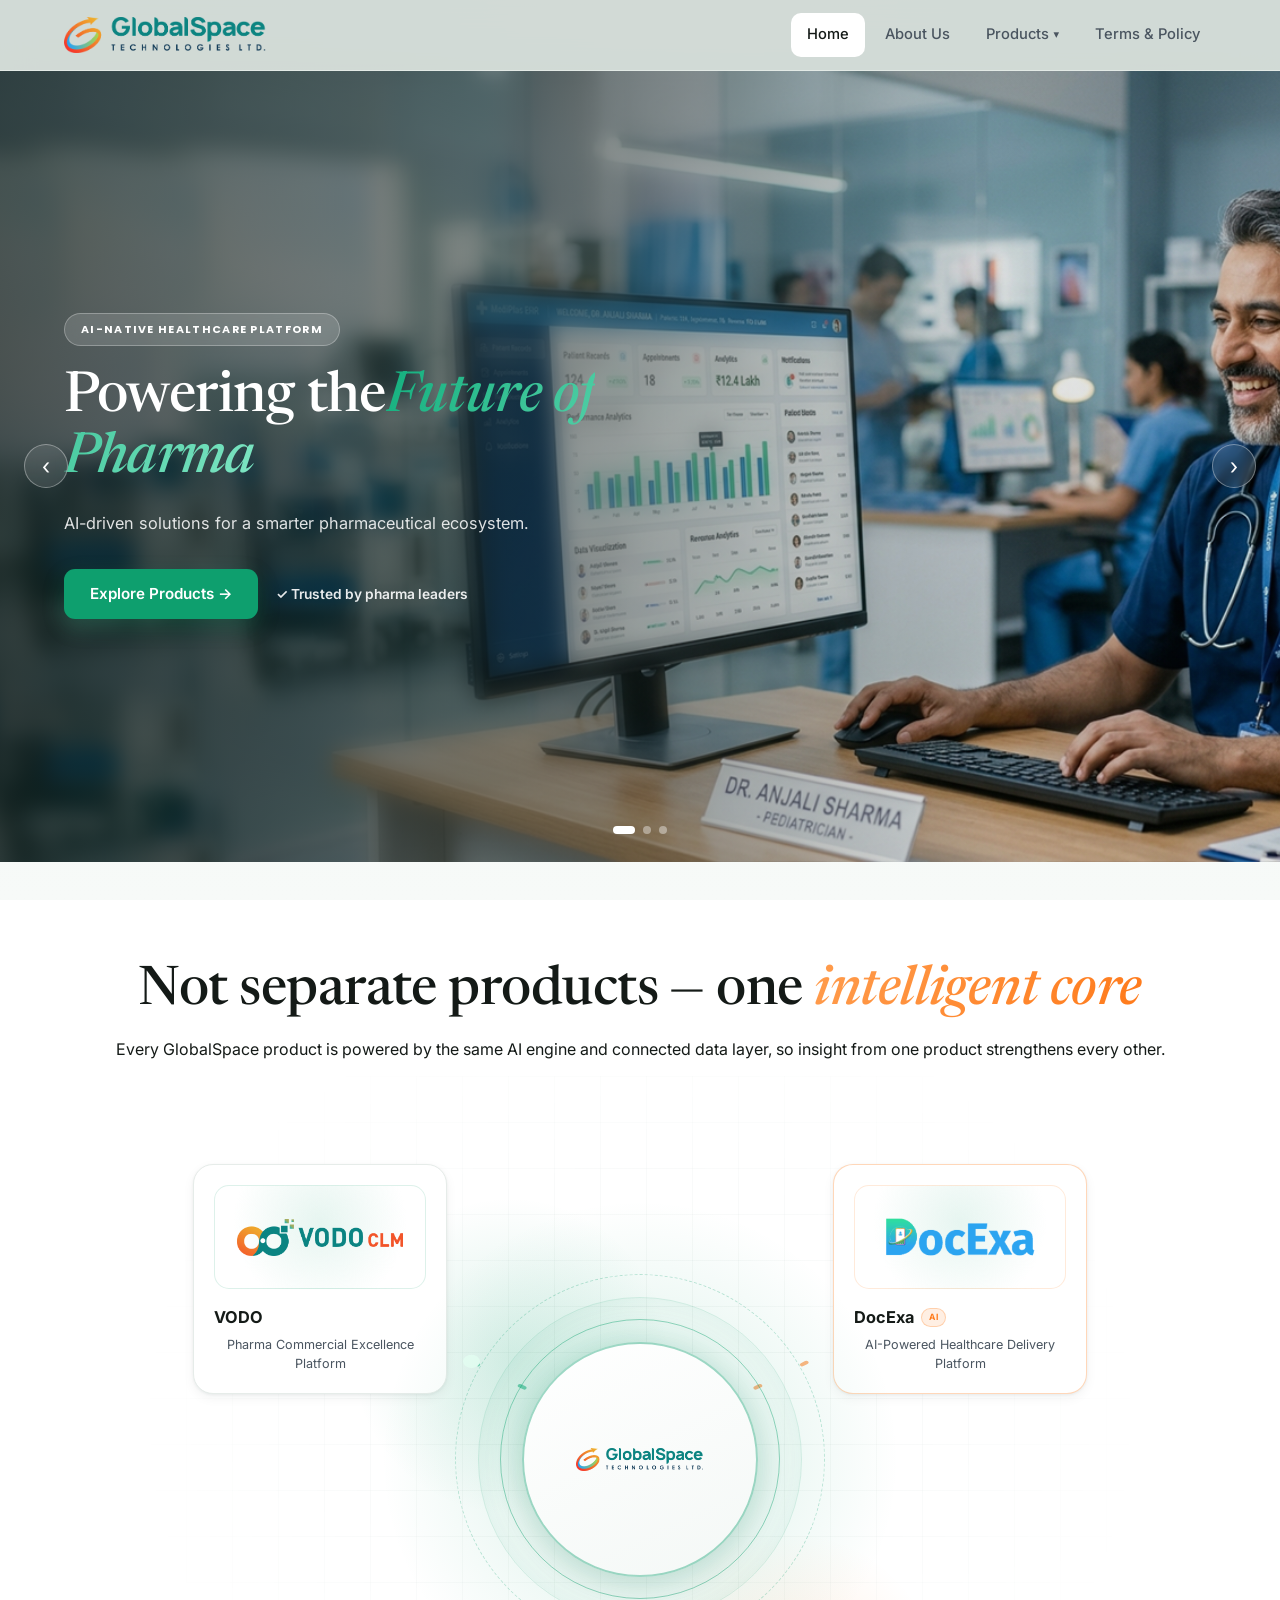
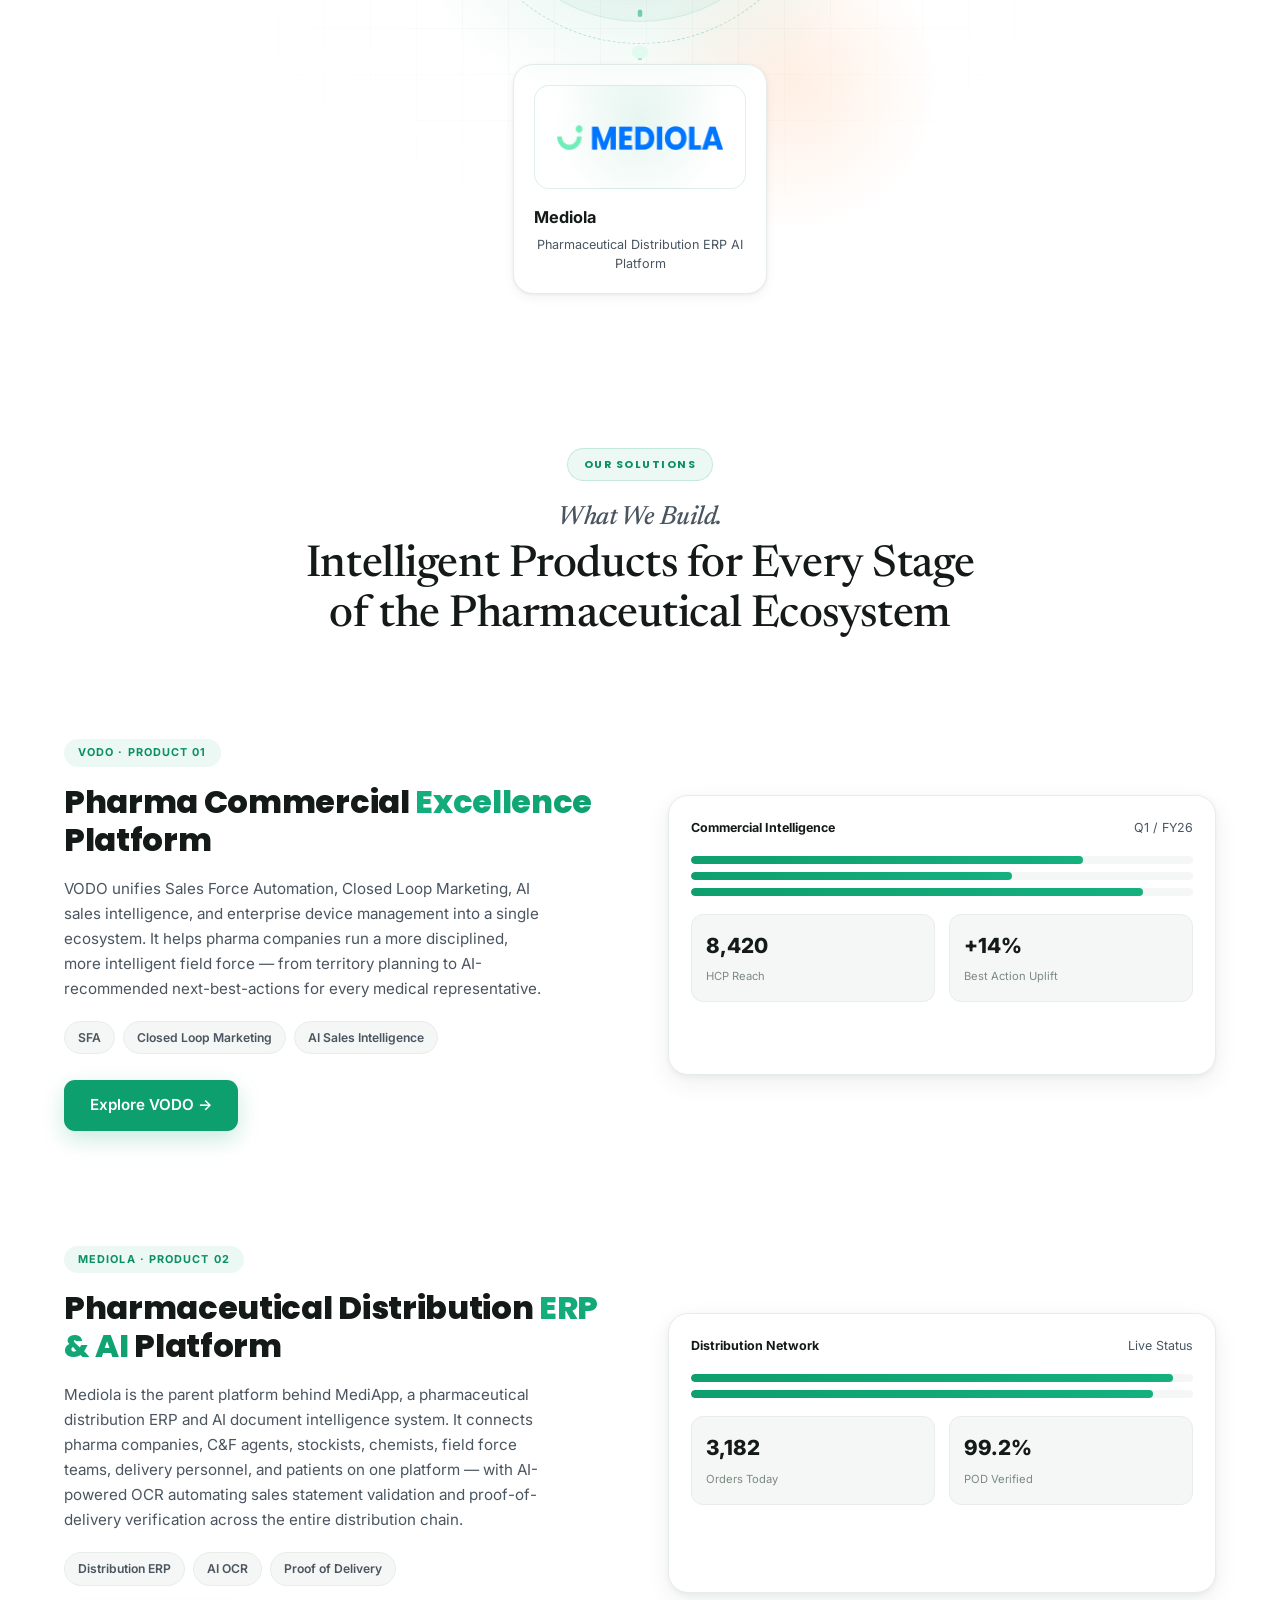
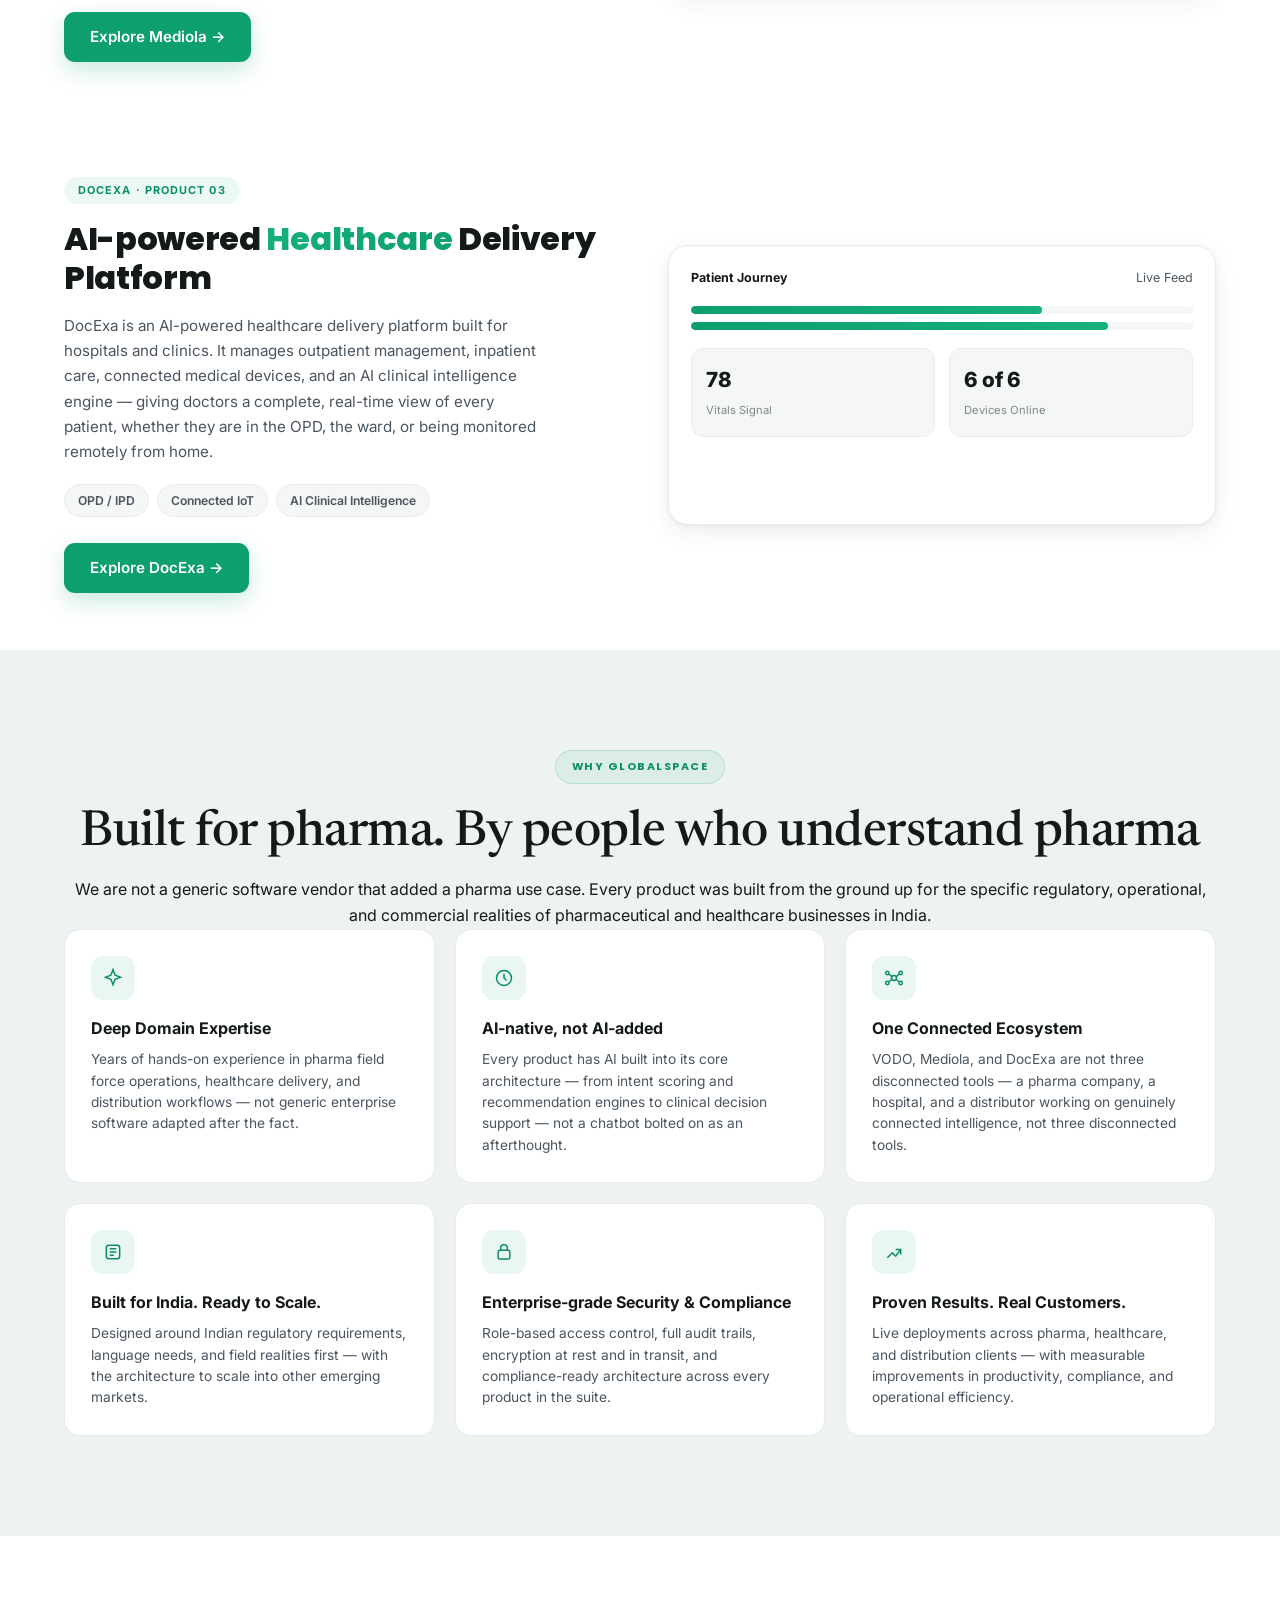
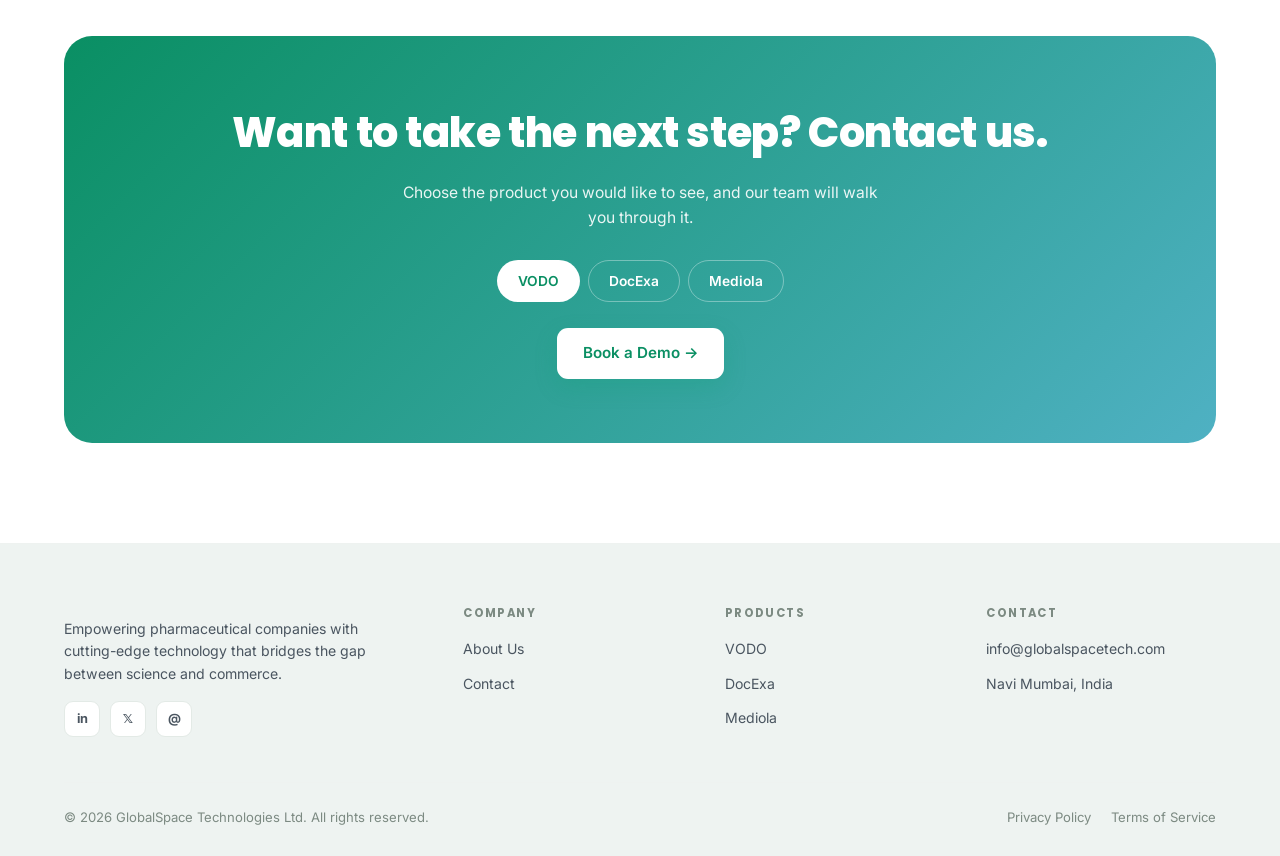
==== commit 9d705c05: "updated hero-section final" ====
--- a/index.html
+++ b/index.html
@@ -28,16 +28,59 @@
 
     <!-- ============ SECTION: HERO ============ -->
     <section class="hero" id="hero">
-      <div class="container hero__inner reveal">
-        <h1>Intelligence for the entire <span class="accent-teal">pharmaceutical and healthcare</span> journey</h1>
-        <p>GlobalSpace Technologies builds AI-native software for pharmaceutical companies, healthcare organizations and
-          distribution networks. From field force intelligence and customer engagement to AI-powered decision-making and
-          commercial operations, our products run on one connected technology ecosystem.</p>
-        <div class="hero__actions">
-          <a href="/products.html" class="btn btn-primary">Explore Products →</a>
-          <a href="/about.html" class="btn btn-secondary">Learn About Us</a>
-        </div>
-      </div>
+      <div class="hero-slider" data-hero-slider>
+
+        <div class="hero-slider__slide is-active" style="background-image:url('/assets/images/banner-1.png')">
+          <div class="hero-slider__overlay"></div>
+          <div class="container hero-slider__content">
+            <span class="hero-slider__eyebrow">AI-Native Healthcare Platform</span>
+            <h1>Powering the<span class="accent-teal">Future of Pharma</span></h1>
+            <p>AI-driven solutions for a smarter pharmaceutical ecosystem.</p>
+            <div class="hero-slider__actions">
+              <a href="/products.html" class="btn btn-primary">Explore Products →</a>
+              <span class="hero-slider__tag">✓ Trusted by pharma leaders</span>
+            </div>
+          </div>
+        </div>
+
+        <div class="hero-slider__slide" style="background-image:url('/assets/images/banner-2.png')">
+          <div class="hero-slider__overlay"></div>
+          <div class="container hero-slider__content">
+            <span class="hero-slider__eyebrow">One Connected Ecosystem</span>
+            <h1>One Ecosystem. <span class="accent-teal">Endless Possibilities.</span></h1>
+            <p>Unified platforms designed to simplify complex operations.</p>
+            <div class="hero-slider__actions">
+              <a href="/about.html" class="btn btn-primary">Learn About Us →</a>
+              <span class="hero-slider__tag">✓ AI-native architecture</span>
+            </div>
+          </div>
+        </div>
+
+        <div class="hero-slider__slide" style="background-image:url('/assets/images/banner-1.png')">
+          <div class="hero-slider__overlay"></div>
+          <div class="container hero-slider__content">
+            <span class="hero-slider__eyebrow">Built for India. Ready to Scale.</span>
+            <h1><span class="accent-teal">Innovation</span> That Delivers</h1>
+            <p>Driving growth through AI-powered software.</p>
+            <div class="hero-slider__actions">
+              <a href="mailto:info@globalspacetech.com" class="btn btn-primary">Book a Demo →</a>
+              <span class="hero-slider__tag">✓ Enterprise-grade security</span>
+            </div>
+          </div>
+        </div>
+
+        <button class="hero-slider__arrow hero-slider__arrow--prev" data-hero-prev
+          aria-label="Previous slide">‹</button>
+        <button class="hero-slider__arrow hero-slider__arrow--next" data-hero-next aria-label="Next slide">›</button>
+
+        <div class="hero-slider__dots" data-hero-dots>
+          <button class="is-active" data-hero-dot="0" aria-label="Slide 1"></button>
+          <button data-hero-dot="1" aria-label="Slide 2"></button>
+          <button data-hero-dot="2" aria-label="Slide 3"></button>
+        </div>
+      </div>
+
+
     </section>
 
     <!-- ============ SECTION: ECOSYSTEM / INTELLIGENT CORE ============ -->
--- a/css/animations.css
+++ b/css/animations.css
@@ -61,6 +61,7 @@
    IntersectionObserver — element gets .is-visible
    added when it enters the viewport)
    ============================================ */
+
 .reveal {
   opacity: 0;
   transform: translateY(28px);
@@ -74,21 +75,3 @@
 .reveal-delay-2 { transition-delay: 0.16s; }
 .reveal-delay-3 { transition-delay: 0.24s; }
 .reveal-delay-4 { transition-delay: 0.32s; }
-
-/* Ambient float loop, used on hero blobs/cards */
-.anim-float { animation: gstFloat 5s ease-in-out infinite; }
-.anim-drift { animation: gstDrift 6s ease-in-out infinite alternate; }
-.anim-pulse { animation: gstPulse 2.6s ease-in-out infinite; }
-.anim-spin  { animation: gstSpin 18s linear infinite; }
-.anim-spin-rev { animation: gstSpinRev 22s linear infinite; }
-
-/* Respect reduced-motion preference */
-@media (prefers-reduced-motion: reduce) {
-  *, *::before, *::after {
-    animation-duration: 0.01ms !important;
-    animation-iteration-count: 1 !important;
-    transition-duration: 0.01ms !important;
-    scroll-behavior: auto !important;
-  }
-  .reveal { opacity: 1; transform: none; }
-}
--- a/css/pages/home.css
+++ b/css/pages/home.css
@@ -2,10 +2,18 @@
    HOME.CSS — Home page section styles
    ============================================ */
 
-main { padding-top: var(--header-height); }
-
-.section { padding: 100px 0; position: relative; }
-.section--tight { padding: 70px 0; }
+main {
+  padding-top: var(--header-height);
+}
+
+.section {
+  padding: 100px 0;
+  position: relative;
+}
+
+.section--tight {
+  padding: 1px 0;
+}
 
 .eyebrow {
   display: inline-flex;
@@ -13,8 +21,8 @@
   gap: 8px;
   padding: 7px 16px;
   border-radius: 100px;
-  background: rgba(14,159,110,0.08);
-  border: 1px solid rgba(14,159,110,0.18);
+  background: rgba(14, 159, 110, 0.08);
+  border: 1px solid rgba(14, 159, 110, 0.18);
   color: var(--teal-dark);
   font-family: var(--font-heading);
   font-size: 0.68rem;
@@ -24,50 +32,228 @@
   margin-bottom: 22px;
 }
 
-/* ---------- HERO ---------- */
+/* ---------- HERO: full-bleed rotating slider ---------- */
 .hero {
-  min-height: calc(100vh - var(--header-height));
-  display: flex;
-  align-items: center;
-  justify-content: center;
-  text-align: center;
-  padding: 60px 0 80px;
-}
-.hero__inner { max-width: 800px; margin: 0 auto; }
-.hero h1 {
+  position: relative;
+}
+
+.hero-slider {
+  position: relative;
+  height: 88vh;
+  min-height: 620px;
+  overflow: hidden;
+}
+
+.hero-slider__slide {
+  position: absolute;
+  inset: 0;
+  background-size: cover;
+  background-position: center;
+  background-color: var(--bg-2);
+  display: flex;
+  align-items: center;
+  justify-content: flex-start;
+  opacity: 0;
+  visibility: hidden;
+  transition: opacity 1s ease;
+}
+
+.hero-slider__slide.is-active {
+  opacity: 1;
+  visibility: visible;
+}
+
+.hero-slider__overlay {
+  position: absolute;
+  inset: 0;
+  background: linear-gradient(90deg, rgba(10, 20, 16, 0.72) 0%, rgba(10, 20, 16, 0.42) 48%, rgba(10, 20, 16, 0.12) 78%);
+}
+
+.hero-slider__content {
+  position: relative;
+  z-index: 2;
+  max-width: 620px;
+  margin-right: auto;
+  margin-left: max(24px, calc((100% - var(--container-width)) / 2));
+  color: #fff;
+}
+
+.hero-slider__eyebrow {
+  display: inline-flex;
+  padding: 7px 16px;
+  border-radius: 100px;
+  background: rgba(255, 255, 255, 0.14);
+  border: 1px solid rgba(255, 255, 255, 0.28);
+  backdrop-filter: blur(6px);
+  font-family: var(--font-heading);
+  font-size: 0.68rem;
+  font-weight: 700;
+  letter-spacing: 0.12em;
+  text-transform: uppercase;
+  margin-bottom: 22px;
+}
+
+.hero-slider__content h1 {
   font-family: var(--font-display);
   font-weight: 500;
-  font-size: clamp(2.4rem, 5.2vw, 4.1rem);
-  line-height: 1.05;
+  font-size: clamp(2.2rem, 4.4vw, 3.6rem);
+  line-height: 1.08;
   letter-spacing: -0.014em;
-  color: var(--text);
-  margin-bottom: 22px;
-}
-.hero h1 .accent-teal {
+  color: #fff;
+  margin-bottom: 20px;
+}
+
+.hero-slider__content h1 .accent-teal {
   font-style: italic;
-  font-weight: 500;
-  background: linear-gradient(120deg, var(--teal-light), var(--teal));
+  background: linear-gradient(120deg, var(--teal-light), #7fe6c4);
   -webkit-background-clip: text;
   background-clip: text;
   -webkit-text-fill-color: transparent;
 }
-.hero p {
-  font-size: 1.08rem;
-  color: var(--text-2);
+
+.hero-slider__content p {
+  font-size: 1.02rem;
   line-height: 1.65;
-  max-width: 620px;
-  margin: 0 auto 34px;
-}
-.hero__actions {
+  color: rgba(255, 255, 255, 0.86);
+  margin-bottom: 32px;
+  max-width: 520px;
+}
+
+.hero-slider__actions {
+  display: flex;
+  align-items: center;
+  gap: 18px;
+  flex-wrap: wrap;
+}
+
+.hero-slider__tag {
+  font-size: 0.86rem;
+  font-weight: 600;
+  color: rgba(255, 255, 255, 0.9);
+}
+
+/* Staggered per-element entrance animation, replays each time a slide activates */
+.hero-slider__content>* {
+  opacity: 0;
+  transform: translateY(28px);
+}
+
+.hero-slider__slide.is-active .hero-slider__content>* {
+  animation: heroContentIn 0.9s cubic-bezier(.16, 1, .3, 1) forwards;
+}
+
+.hero-slider__slide.is-active .hero-slider__content>*:nth-child(1) {
+  animation-delay: 0.15s;
+}
+
+.hero-slider__slide.is-active .hero-slider__content>*:nth-child(2) {
+  animation-delay: 0.32s;
+}
+
+.hero-slider__slide.is-active .hero-slider__content>*:nth-child(3) {
+  animation-delay: 0.5s;
+}
+
+.hero-slider__slide.is-active .hero-slider__content>*:nth-child(4) {
+  animation-delay: 0.68s;
+}
+
+@keyframes heroContentIn {
+  from {
+    opacity: 0;
+    transform: translateY(28px);
+  }
+
+  to {
+    opacity: 1;
+    transform: translateY(0);
+  }
+}
+
+.hero-slider__arrow {
+  position: absolute;
+  top: 50%;
+  transform: translateY(-50%);
+  width: 44px;
+  height: 44px;
+  border-radius: 50%;
+  border: 1px solid rgba(255, 255, 255, 0.35);
+  background: rgba(255, 255, 255, 0.1);
+  backdrop-filter: blur(6px);
+  color: #fff;
+  font-size: 1.4rem;
   display: flex;
   align-items: center;
   justify-content: center;
-  gap: 14px;
-  flex-wrap: wrap;
+  cursor: pointer;
+  z-index: 3;
+  transition: background 0.25s ease;
+}
+
+.hero-slider__arrow:hover {
+  background: rgba(255, 255, 255, 0.24);
+}
+
+.hero-slider__arrow--prev {
+  left: 24px;
+}
+
+.hero-slider__arrow--next {
+  right: 24px;
+}
+
+.hero-slider__dots {
+  position: absolute;
+  bottom: 28px;
+  left: 50%;
+  transform: translateX(-50%);
+  z-index: 3;
+  display: flex;
+  gap: 8px;
+}
+
+.hero-slider__dots button {
+  width: 8px;
+  height: 8px;
+  border-radius: 50%;
+  border: none;
+  background: rgba(255, 255, 255, 0.4);
+  cursor: pointer;
+  transition: all 0.3s ease;
+}
+
+.hero-slider__dots button.is-active {
+  background: #fff;
+  width: 22px;
+  border-radius: 5px;
+}
+
+
+@media (max-width: 880px) {
+  .hero-slider {
+    height: 78vh;
+    min-height: 520px;
+  }
+
+  .hero-slider__content {
+    max-width: 100%;
+  }
+
+  .hero-slider__overlay {
+    background: linear-gradient(180deg, rgba(10, 20, 16, 0.35) 0%, rgba(10, 20, 16, 0.78) 100%);
+  }
+
+  .hero-slider__arrow {
+    display: none;
+  }
+
 }
 
 /* ---------- ECOSYSTEM / INTELLIGENT CORE ---------- */
-.ecosystem { text-align: center; }
+.ecosystem {
+  text-align: center;
+}
+
 .ecosystem h2 {
   font-family: var(--font-display);
   font-weight: 500;
@@ -76,6 +262,7 @@
   letter-spacing: -0.01em;
   margin-bottom: 16px;
 }
+
 .ecosystem h2 .accent-orange {
   font-style: italic;
   background: linear-gradient(120deg, var(--orange-light), var(--orange));
@@ -83,7 +270,8 @@
   background-clip: text;
   -webkit-text-fill-color: transparent;
 }
-.ecosystem > p {
+
+.ecosystem>p {
   color: var(--text-2);
   max-width: 560px;
   margin: 0 auto 64px;
@@ -111,6 +299,7 @@
   -webkit-mask-image: radial-gradient(ellipse at 50% 44%, #000, transparent 72%);
   mask-image: radial-gradient(ellipse at 50% 44%, #000, transparent 72%);
 }
+
 .eco-diagram__blob {
   position: absolute;
   width: 340px;
@@ -120,15 +309,20 @@
   z-index: 0;
   border-radius: 50%;
 }
+
 .eco-diagram__blob--teal {
-  top: 14%; left: 20%;
-  background: radial-gradient(circle, rgba(14,159,110,0.14), transparent 66%);
+  top: 14%;
+  left: 20%;
+  background: radial-gradient(circle, rgba(14, 159, 110, 0.14), transparent 66%);
   animation: gstFloat 9s ease-in-out infinite alternate;
 }
+
 .eco-diagram__blob--orange {
-  bottom: 2%; right: 19%;
-  width: 320px; height: 320px;
-  background: radial-gradient(circle, rgba(255,122,26,0.12), transparent 66%);
+  bottom: 2%;
+  right: 19%;
+  width: 320px;
+  height: 320px;
+  background: radial-gradient(circle, rgba(255, 122, 26, 0.12), transparent 66%);
   animation: gstFloat 11s ease-in-out infinite alternate 1.4s;
 }
 
@@ -141,7 +335,13 @@
   z-index: 2;
   pointer-events: none;
 }
-.eco-line-base { fill: none; stroke: var(--eco-line); stroke-width: 0.4; }
+
+.eco-line-base {
+  fill: none;
+  stroke: var(--eco-line);
+  stroke-width: 0.4;
+}
+
 .eco-line-flow {
   fill: none;
   stroke-width: 0.45;
@@ -150,8 +350,14 @@
   opacity: 0.55;
   animation: gstFlow 2.8s linear infinite;
 }
-.eco-line-flow--teal { stroke: var(--teal-light); }
-.eco-line-flow--orange { stroke: var(--orange); }
+
+.eco-line-flow--teal {
+  stroke: var(--teal-light);
+}
+
+.eco-line-flow--orange {
+  stroke: var(--orange);
+}
 
 .eco-card {
   position: absolute;
@@ -166,32 +372,64 @@
   border: 1px solid var(--card-bd);
   box-shadow: var(--shadow);
   cursor: pointer;
-  transition: transform 0.55s cubic-bezier(.16,1,.3,1), border-color 0.45s ease, box-shadow 0.45s ease;
-}
+  transition: transform 0.55s cubic-bezier(.16, 1, .3, 1), border-color 0.45s ease, box-shadow 0.45s ease;
+}
+
 .eco-card:hover {
   transform: translate(-50%, -50%) translateY(-6px);
-  box-shadow: 0 20px 48px rgba(14,159,110,0.16), var(--shadow-lg);
-}
-.eco-card--vodo    { left: 18%; top: 26%; }
-.eco-card--vodo:hover { border-color: rgba(14,159,110,0.5); }
-.eco-card--docexa  { left: 82%; top: 26%; border-color: rgba(255,122,26,0.3); }
-.eco-card--docexa:hover { border-color: rgba(255,122,26,0.55); box-shadow: 0 20px 48px rgba(255,122,26,0.16), var(--shadow-lg); }
-.eco-card--mediola { left: 50%; top: 90%; }
-.eco-card--mediola:hover { border-color: rgba(14,159,110,0.5); }
+  box-shadow: 0 20px 48px rgba(14, 159, 110, 0.16), var(--shadow-lg);
+}
+
+.eco-card--vodo {
+  left: 18%;
+  top: 26%;
+}
+
+.eco-card--vodo:hover {
+  border-color: rgba(14, 159, 110, 0.5);
+}
+
+.eco-card--docexa {
+  left: 82%;
+  top: 26%;
+  border-color: rgba(255, 122, 26, 0.3);
+}
+
+.eco-card--docexa:hover {
+  border-color: rgba(255, 122, 26, 0.55);
+  box-shadow: 0 20px 48px rgba(255, 122, 26, 0.16), var(--shadow-lg);
+}
+
+.eco-card--mediola {
+  left: 50%;
+  top: 90%;
+}
+
+.eco-card--mediola:hover {
+  border-color: rgba(14, 159, 110, 0.5);
+}
 
 .eco-card__logo-pad {
   height: 104px;
   border-radius: 15px;
-  background: var(--logo-pad, radial-gradient(circle at 50% 36%, rgba(14,159,110,0.1), rgba(255,255,255,0.9) 70%));
-  border: 1px solid rgba(14,159,110,0.14);
+  background: var(--logo-pad, radial-gradient(circle at 50% 36%, rgba(14, 159, 110, 0.1), rgba(255, 255, 255, 0.9) 70%));
+  border: 1px solid rgba(14, 159, 110, 0.14);
   display: flex;
   align-items: center;
   justify-content: center;
   padding: 0 22px;
   margin-bottom: 15px;
 }
-.eco-card__logo-pad img { max-width: 100%; max-height: 44px; object-fit: contain; }
-.eco-card--docexa .eco-card__logo-pad { border-color: rgba(255,122,26,0.16); }
+
+.eco-card__logo-pad img {
+  max-width: 100%;
+  max-height: 44px;
+  object-fit: contain;
+}
+
+.eco-card--docexa .eco-card__logo-pad {
+  border-color: rgba(255, 122, 26, 0.16);
+}
 
 .eco-card__name {
   display: flex;
@@ -202,91 +440,135 @@
   color: var(--text);
   margin-bottom: 5px;
 }
+
 .eco-card__badge {
   font-size: 0.54rem;
   font-weight: 700;
   letter-spacing: 0.08em;
   text-transform: uppercase;
   color: var(--orange);
-  background: rgba(255,122,26,0.12);
-  border: 1px solid rgba(255,122,26,0.28);
+  background: rgba(255, 122, 26, 0.12);
+  border: 1px solid rgba(255, 122, 26, 0.28);
   border-radius: 20px;
   padding: 2px 7px;
 }
-.eco-card p { font-size: 0.79rem; color: var(--text-2); line-height: 1.5; margin: 0; }
+
+.eco-card p {
+  font-size: 0.79rem;
+  color: var(--text-2);
+  line-height: 1.5;
+  margin: 0;
+}
 
 .eco-core {
   position: absolute;
-  left: 50%; top: 49%;
+  left: 50%;
+  top: 49%;
   transform: translate(-50%, -50%);
   z-index: 8;
   width: clamp(214px, 28%, 288px);
   aspect-ratio: 1;
 }
+
 .eco-core__glow {
   position: absolute;
   inset: -46%;
   border-radius: 50%;
-  background: radial-gradient(circle, rgba(14,159,110,0.20), rgba(14,159,110,0.06) 44%, transparent 68%);
+  background: radial-gradient(circle, rgba(14, 159, 110, 0.20), rgba(14, 159, 110, 0.06) 44%, transparent 68%);
   pointer-events: none;
   animation: gstNetGlow 6s ease-in-out infinite;
 }
+
 .eco-core__pulse-ring {
   position: absolute;
   inset: 0;
   border-radius: 50%;
-  border: 1px solid rgba(14,159,110,0.42);
+  border: 1px solid rgba(14, 159, 110, 0.42);
   animation: gstCorePulse 5.4s ease-out infinite;
   pointer-events: none;
 }
+
 .eco-core__spin-ring {
   position: absolute;
   inset: -16%;
   border-radius: 50%;
-  border: 1px dashed rgba(14,159,110,0.26);
+  border: 1px dashed rgba(14, 159, 110, 0.26);
   animation: gstSpin 36s linear infinite;
   pointer-events: none;
 }
+
 .eco-core__inner-ring {
   position: absolute;
   inset: -8%;
   border-radius: 50%;
-  border: 1px solid rgba(14,159,110,0.14);
-  box-shadow: inset 0 0 30px rgba(14,159,110,0.09);
+  border: 1px solid rgba(14, 159, 110, 0.14);
+  box-shadow: inset 0 0 30px rgba(14, 159, 110, 0.09);
   pointer-events: none;
 }
+
 .eco-core__inner {
   position: absolute;
   inset: 8%;
   border-radius: 50%;
   background: var(--core-bg);
-  border: 2px solid rgba(14,159,110,0.4);
-  box-shadow: 0 0 40px rgba(14,159,110,0.16), 0 10px 30px rgba(15,40,30,0.08);
+  border: 2px solid rgba(14, 159, 110, 0.4);
+  box-shadow: 0 0 40px rgba(14, 159, 110, 0.16), 0 10px 30px rgba(15, 40, 30, 0.08);
   display: flex;
   align-items: center;
   justify-content: center;
   padding: 16%;
   cursor: pointer;
   text-decoration: none;
-  transition: transform 0.45s cubic-bezier(.16,1,.3,1), box-shadow 0.45s ease;
-}
+  transition: transform 0.45s cubic-bezier(.16, 1, .3, 1), box-shadow 0.45s ease;
+}
+
 .eco-core__inner:hover {
   transform: scale(1.05);
-  box-shadow: 0 0 56px rgba(14,159,110,0.24), 0 14px 38px rgba(15,40,30,0.1);
-}
-.eco-core__inner img { width: 90%; object-fit: contain; }
+  box-shadow: 0 0 56px rgba(14, 159, 110, 0.24), 0 14px 38px rgba(15, 40, 30, 0.1);
+}
+
+.eco-core__inner img {
+  width: 90%;
+  object-fit: contain;
+}
 
 @media (max-width: 880px) {
-  .eco-diagram { aspect-ratio: auto; min-height: 0; }
-  .eco-card { position: static; transform: none; width: 100%; margin-bottom: 16px; }
-  .eco-card:hover { transform: translateY(-4px); }
-  .eco-diagram__lines { display: none; }
-  .eco-core { position: relative; left: auto; top: auto; transform: none; margin: 20px auto; }
+  .eco-diagram {
+    aspect-ratio: auto;
+    min-height: 0;
+  }
+
+  .eco-card {
+    position: static;
+    transform: none;
+    width: 100%;
+    margin-bottom: 16px;
+  }
+
+  .eco-card:hover {
+    transform: translateY(-4px);
+  }
+
+  .eco-diagram__lines {
+    display: none;
+  }
+
+  .eco-core {
+    position: relative;
+    left: auto;
+    top: auto;
+    transform: none;
+    margin: 20px auto;
+  }
 }
 
 
 /* ---------- SOLUTIONS DIVIDER ---------- */
-.solutions-divider { text-align: center; padding: 90px 0 40px; }
+.solutions-divider {
+  text-align: center;
+  padding: 90px 0 40px;
+}
+
 .solutions-divider h2 {
   font-family: var(--font-display);
   font-weight: 500;
@@ -297,6 +579,7 @@
   margin: 0 auto;
   text-wrap: balance;
 }
+
 .solutions-divider .kicker {
   display: block;
   font-size: 0.6em;
@@ -313,7 +596,10 @@
   align-items: center;
   padding: 56px 0;
 }
-.product-brief:nth-child(even) .product-brief__visual { order: -1; }
+
+.product-brief:nth-child(even) .product-brief__visual {
+  order: -1;
+}
 
 .product-tag {
   display: inline-flex;
@@ -321,7 +607,7 @@
   gap: 8px;
   padding: 5px 14px;
   border-radius: 100px;
-  background: rgba(14,159,110,0.08);
+  background: rgba(14, 159, 110, 0.08);
   font-size: 0.68rem;
   font-weight: 700;
   letter-spacing: 0.1em;
@@ -329,6 +615,7 @@
   color: var(--teal-dark);
   margin-bottom: 16px;
 }
+
 .product-brief h3 {
   font-family: var(--font-heading);
   font-weight: 800;
@@ -337,6 +624,7 @@
   margin-bottom: 16px;
   line-height: 1.2;
 }
+
 .product-brief h3 em {
   font-style: normal;
   background: linear-gradient(120deg, var(--teal-light), var(--teal));
@@ -344,6 +632,7 @@
   background-clip: text;
   -webkit-text-fill-color: transparent;
 }
+
 .product-brief p {
   color: var(--text-2);
   font-size: 0.95rem;
@@ -351,7 +640,14 @@
   margin-bottom: 20px;
   max-width: 480px;
 }
-.pill-row { display: flex; flex-wrap: wrap; gap: 8px; margin-bottom: 26px; }
+
+.pill-row {
+  display: flex;
+  flex-wrap: wrap;
+  gap: 8px;
+  margin-bottom: 26px;
+}
+
 .pill {
   font-size: 0.76rem;
   font-weight: 600;
@@ -370,6 +666,7 @@
   padding: 22px;
   min-height: 280px;
 }
+
 .visual-card__head {
   display: flex;
   align-items: center;
@@ -378,10 +675,33 @@
   font-size: 0.78rem;
   color: var(--text-2);
 }
-.visual-card__head strong { color: var(--text); font-weight: 700; }
-.visual-bar { height: 8px; border-radius: 4px; background: var(--sub); overflow: hidden; margin: 8px 0; }
-.visual-bar span { display: block; height: 100%; background: linear-gradient(90deg, var(--teal), var(--teal-light)); border-radius: 4px; }
-.visual-stat-row { display: flex; gap: 14px; margin-top: 18px; }
+
+.visual-card__head strong {
+  color: var(--text);
+  font-weight: 700;
+}
+
+.visual-bar {
+  height: 8px;
+  border-radius: 4px;
+  background: var(--sub);
+  overflow: hidden;
+  margin: 8px 0;
+}
+
+.visual-bar span {
+  display: block;
+  height: 100%;
+  background: linear-gradient(90deg, var(--teal), var(--teal-light));
+  border-radius: 4px;
+}
+
+.visual-stat-row {
+  display: flex;
+  gap: 14px;
+  margin-top: 18px;
+}
+
 .visual-stat {
   flex: 1;
   background: var(--sub);
@@ -389,16 +709,36 @@
   border-radius: 12px;
   padding: 14px;
 }
-.visual-stat strong { display: block; font-size: 1.3rem; font-weight: 800; color: var(--text); }
-.visual-stat span { font-size: 0.7rem; color: var(--text-muted); }
+
+.visual-stat strong {
+  display: block;
+  font-size: 1.3rem;
+  font-weight: 800;
+  color: var(--text);
+}
+
+.visual-stat span {
+  font-size: 0.7rem;
+  color: var(--text-muted);
+}
 
 @media (max-width: 880px) {
-  .product-brief { grid-template-columns: 1fr; gap: 32px; }
-  .product-brief:nth-child(even) .product-brief__visual { order: 0; }
+  .product-brief {
+    grid-template-columns: 1fr;
+    gap: 32px;
+  }
+
+  .product-brief:nth-child(even) .product-brief__visual {
+    order: 0;
+  }
 }
 
 /* ---------- WHY GLOBALSPACE ---------- */
-.why-us { text-align: center; background: var(--bg-2); }
+.why-us {
+  text-align: center;
+  background: var(--bg-2);
+}
+
 .why-us h2 {
   font-family: var(--font-display);
   font-weight: 500;
@@ -407,7 +747,12 @@
   letter-spacing: -0.01em;
   margin-bottom: 16px;
 }
-.why-us > p { color: var(--text-2); max-width: 560px; margin: 0 auto 56px; }
+
+.why-us>p {
+  color: var(--text-2);
+  max-width: 560px;
+  margin: 0 auto 56px;
+}
 
 .why-grid {
   display: grid;
@@ -415,35 +760,60 @@
   gap: 20px;
   text-align: left;
 }
+
 .why-card {
   background: var(--bg-card);
   border: 1px solid var(--card-bd);
   border-radius: var(--radius-md);
   padding: 26px;
-  transition: all 0.4s cubic-bezier(.16,1,.3,1);
-}
-.why-card:hover { border-color: rgba(14,159,110,0.3); transform: translateY(-4px); box-shadow: var(--shadow-lg); }
+  transition: transform 0.4s ease, border-color 0.4s ease, box-shadow 0.4s ease;
+}
+
+.why-card:hover {
+  border-color: rgba(14, 159, 110, 0.3);
+  transform: translateY(-4px);
+  box-shadow: var(--shadow-lg);
+}
+
 .why-card__icon {
-  width: 44px; height: 44px;
+  width: 44px;
+  height: 44px;
   border-radius: 12px;
-  background: rgba(14,159,110,0.09);
-  display: flex; align-items: center; justify-content: center;
+  background: rgba(14, 159, 110, 0.09);
+  display: flex;
+  align-items: center;
+  justify-content: center;
   margin-bottom: 16px;
   color: var(--teal-dark);
 }
-.why-card h4 { font-weight: 700; font-size: 1rem; margin-bottom: 8px; }
-.why-card p { font-size: 0.86rem; color: var(--text-2); line-height: 1.55; }
+
+.why-card h4 {
+  font-weight: 700;
+  font-size: 1rem;
+  margin-bottom: 8px;
+}
+
+.why-card p {
+  font-size: 0.86rem;
+  color: var(--text-2);
+  line-height: 1.55;
+}
 
 @media (max-width: 880px) {
-  .why-grid { grid-template-columns: 1fr 1fr; }
-}
+  .why-grid {
+    grid-template-columns: 1fr 1fr;
+  }
+}
+
 @media (max-width: 560px) {
-  .why-grid { grid-template-columns: 1fr; }
+  .why-grid {
+    grid-template-columns: 1fr;
+  }
 }
 
 /* ---------- CTA BANNER ---------- */
 .cta-banner {
-  background: linear-gradient(135deg, var(--teal-dark), var(--teal));
+  background: linear-gradient(135deg, #0a8f63, #4fb1c3);
   border-radius: 28px;
   padding: 64px 40px;
   text-align: center;
@@ -451,6 +821,7 @@
   position: relative;
   overflow: hidden;
 }
+
 .cta-banner h2 {
   font-family: var(--font-heading);
   font-size: clamp(1.9rem, 3.6vw, 2.6rem);
@@ -458,7 +829,13 @@
   letter-spacing: -0.01em;
   margin-bottom: 14px;
 }
-.cta-banner > p { opacity: 0.9; max-width: 480px; margin: 0 auto 30px; font-size: 0.98rem; }
+
+.cta-banner>p {
+  opacity: 0.9;
+  max-width: 480px;
+  margin: 0 auto 30px;
+  font-size: 0.98rem;
+}
 
 .cta-product-select {
   display: flex;
@@ -468,23 +845,30 @@
   margin-bottom: 26px;
   flex-wrap: wrap;
 }
+
 .cta-product-select button {
   padding: 9px 20px;
   border-radius: 100px;
-  border: 1px solid rgba(255,255,255,0.35);
+  border: 1px solid rgba(255, 255, 255, 0.35);
   background: transparent;
   color: #fff;
   font-size: 0.86rem;
   font-weight: 600;
   transition: all 0.3s ease;
 }
+
 .cta-product-select button.is-active,
 .cta-product-select button:hover {
   background: #fff;
   color: var(--teal-dark);
 }
+
 .cta-banner .btn-primary {
   background: #fff;
   color: var(--teal-dark);
 }
-.cta-banner .btn-primary:hover { background: var(--orange); color: #fff; }
+
+.cta-banner .btn-primary:hover {
+  background: var(--orange);
+  color: #fff;
+}
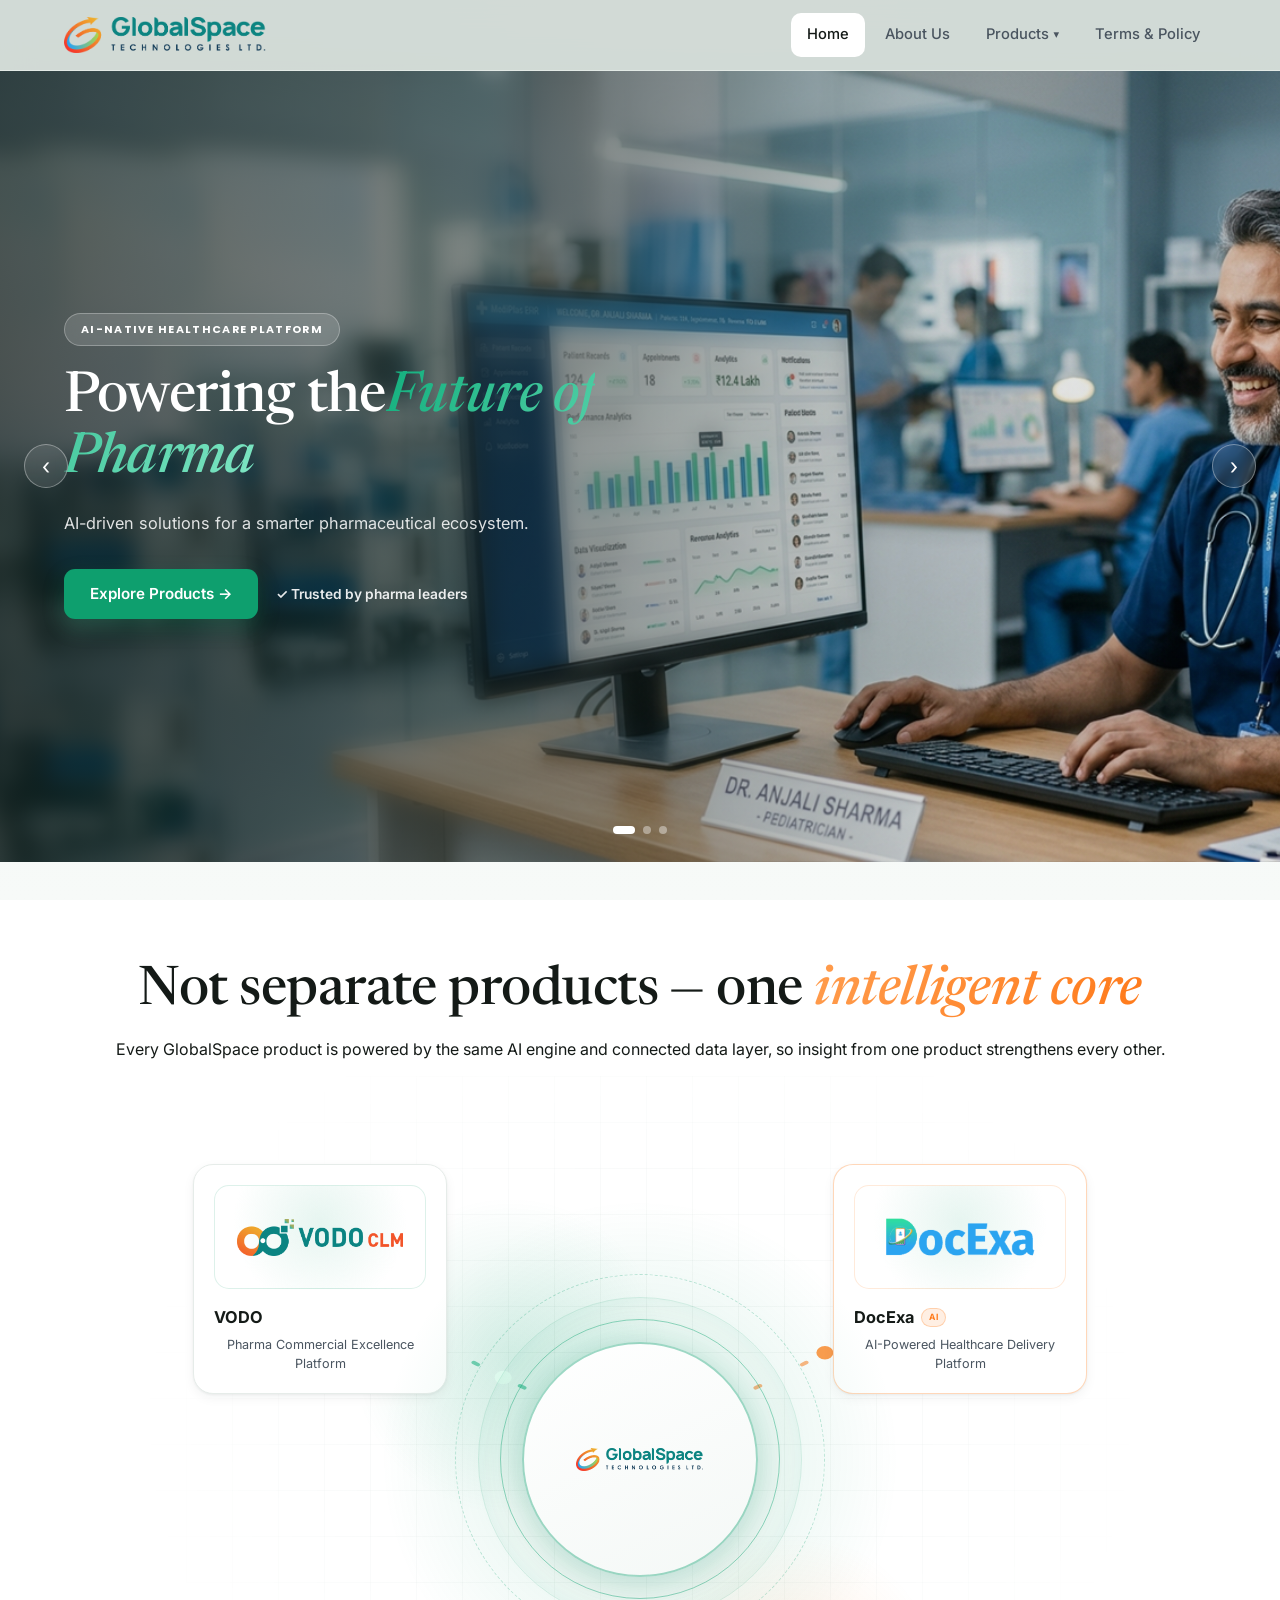
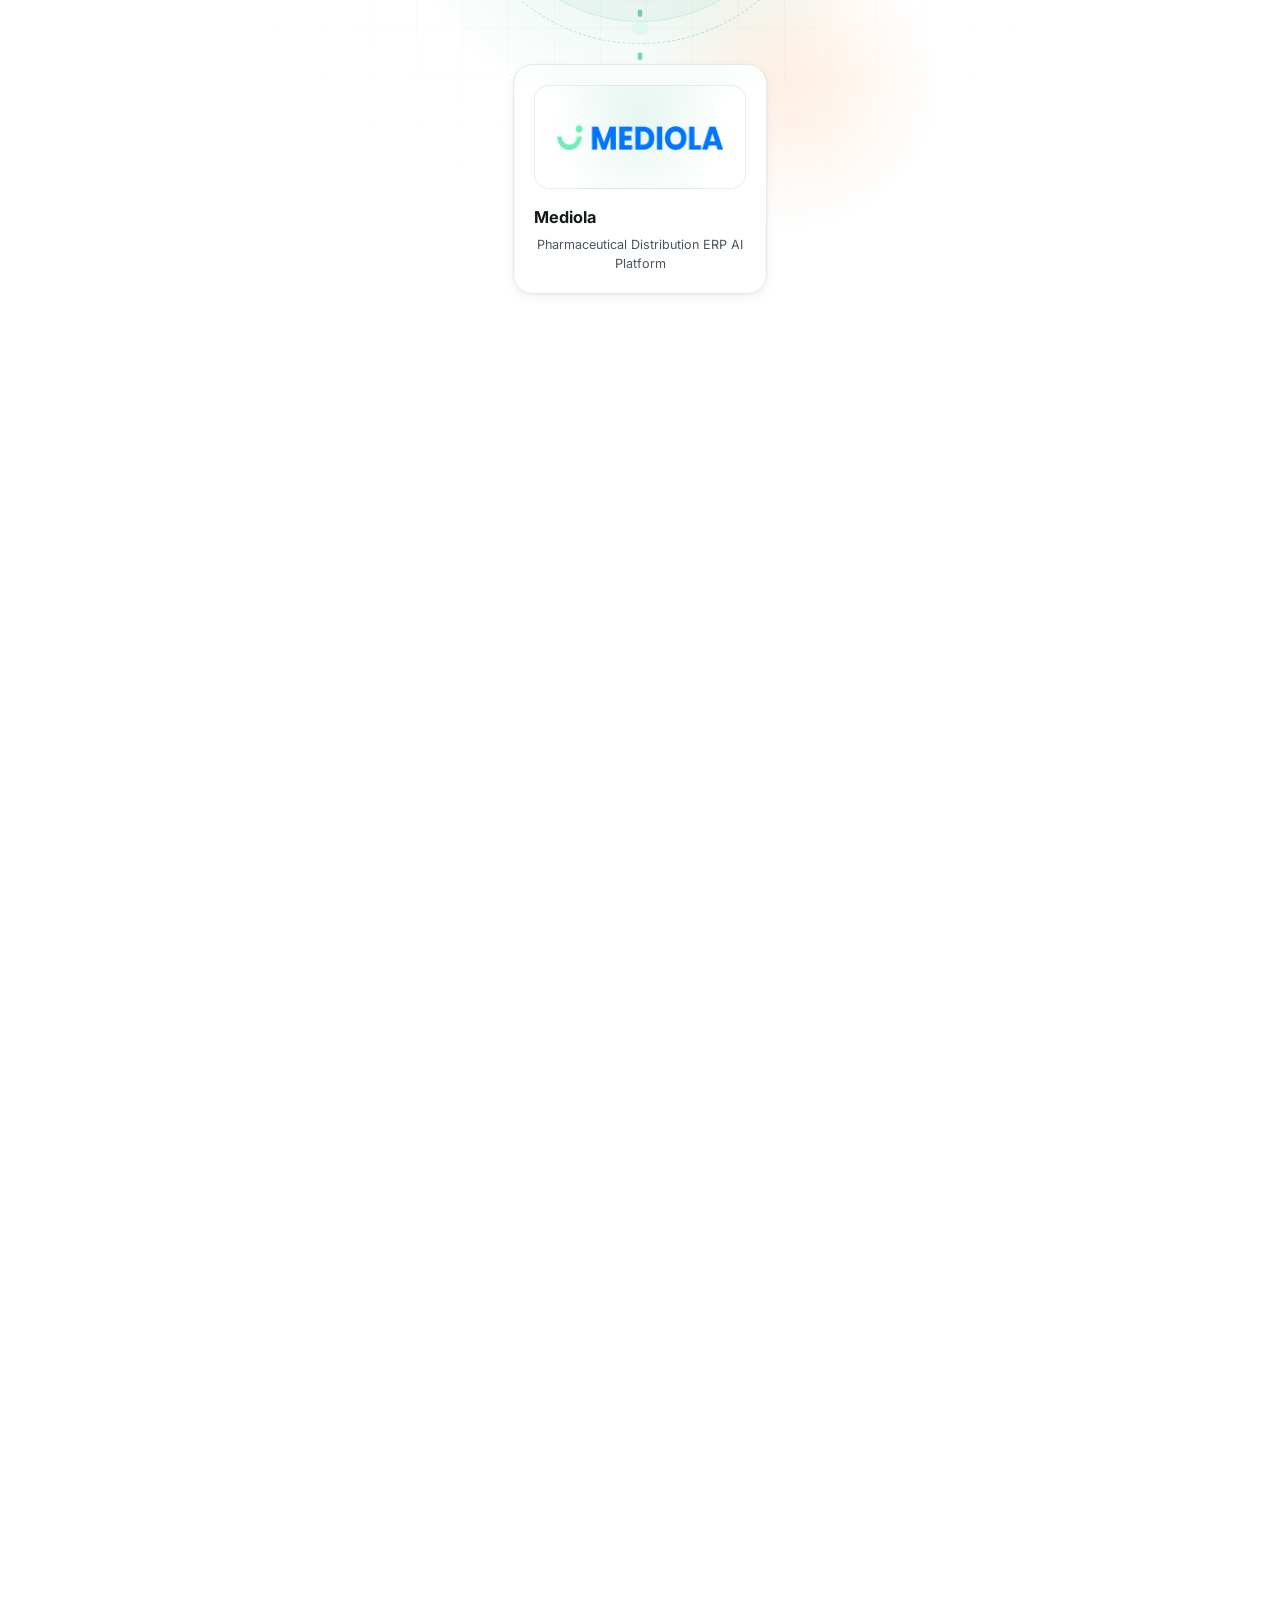
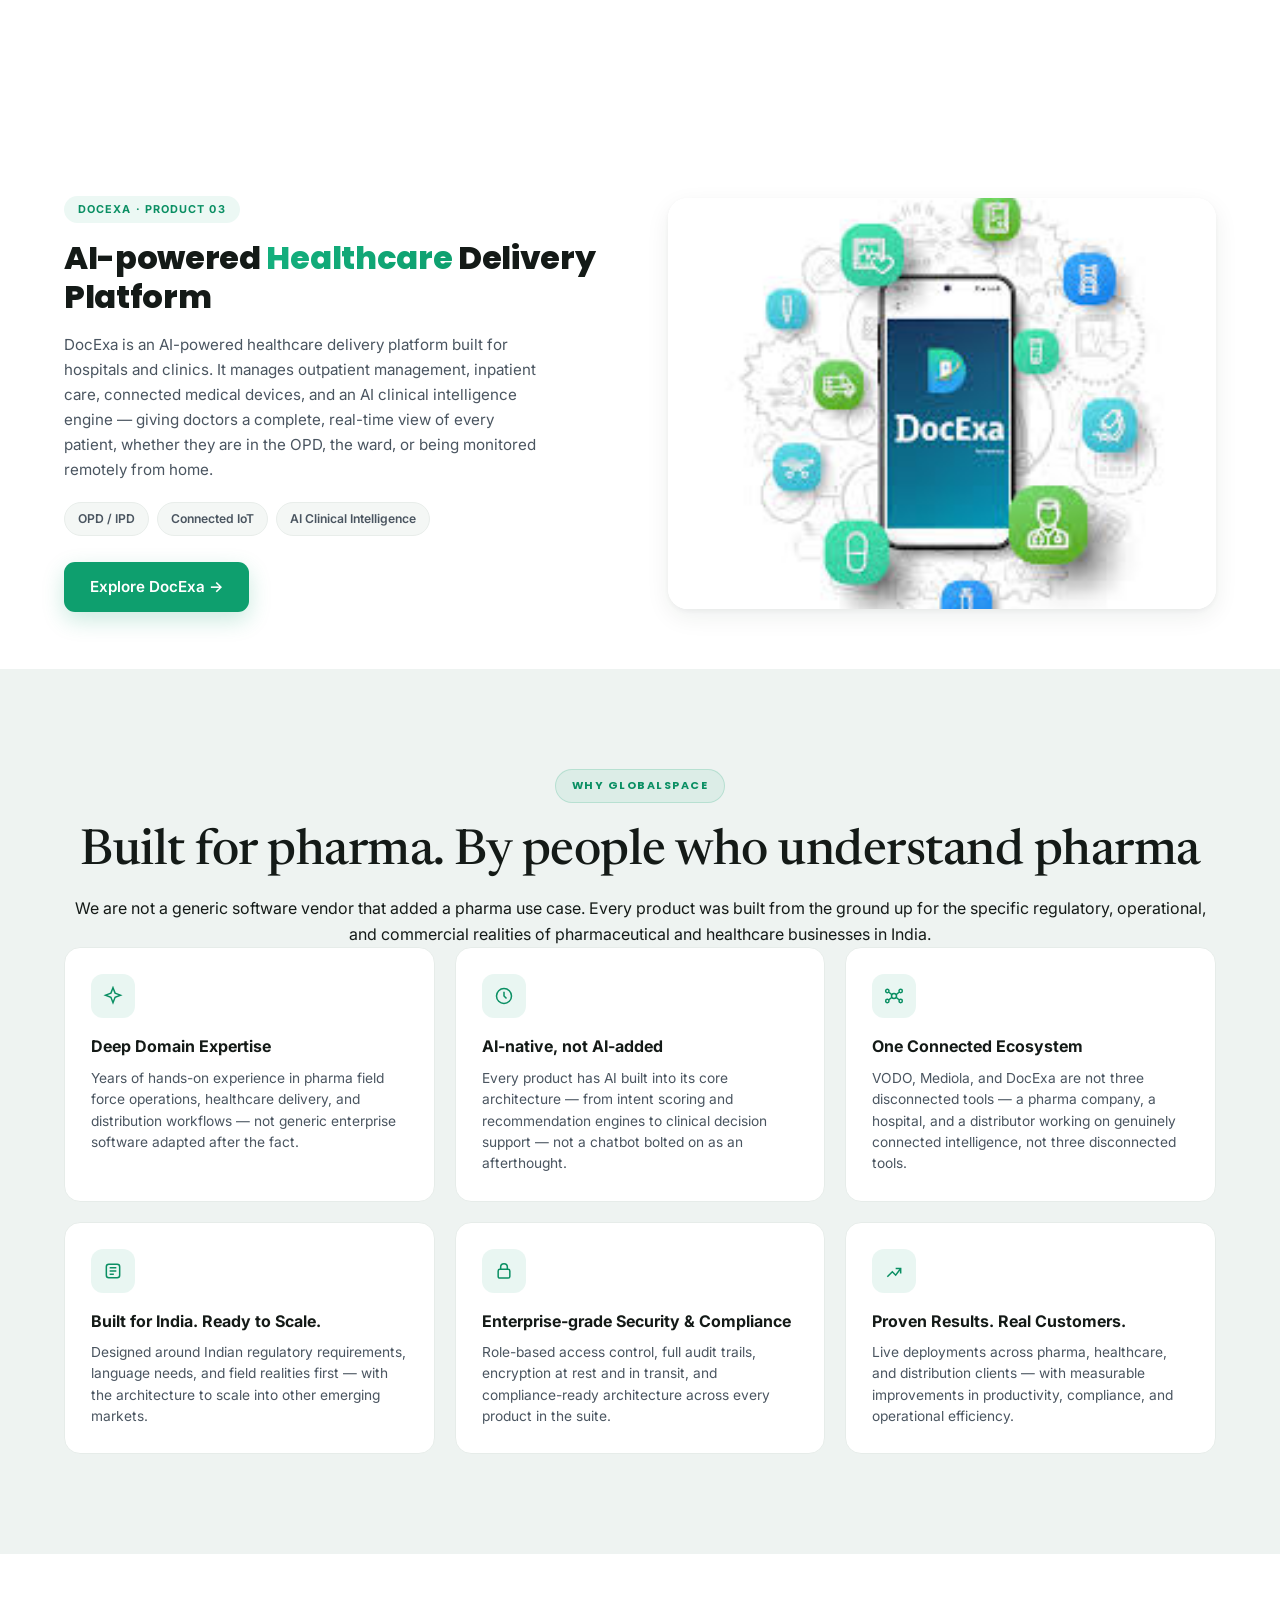
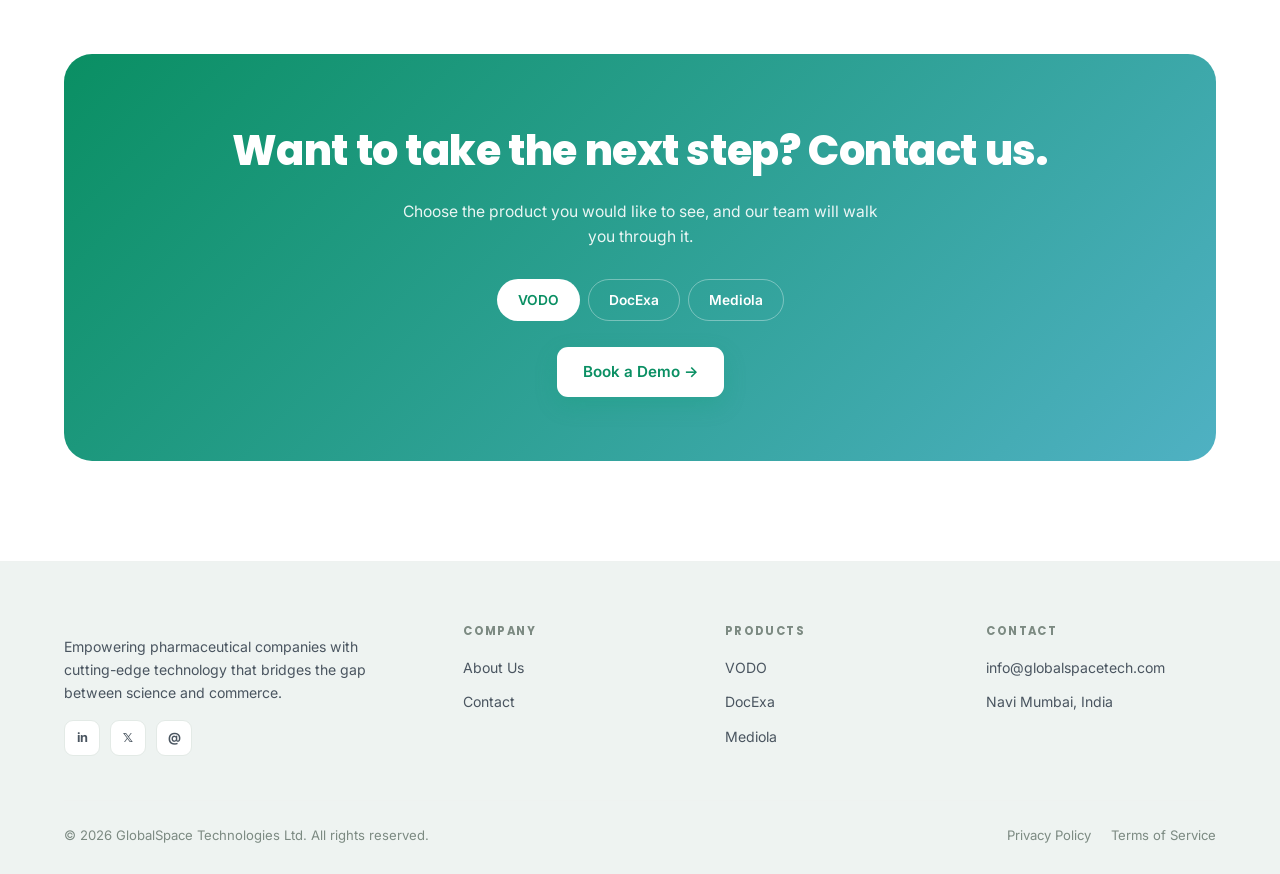
==== commit ae9a7b51: "Product Brief sections updated" ====
--- a/index.html
+++ b/index.html
@@ -171,27 +171,18 @@
           </div>
           <a href="/pages/products/vodo.html" class="btn btn-primary">Explore VODO →</a>
         </div>
-        <div class="product-brief__visual">
-          <div class="visual-card__head">
-            <strong>Commercial Intelligence</strong>
-            <span>Q1 / FY26</span>
-          </div>
-          <div class="visual-bar"><span style="width:78%;"></span></div>
-          <div class="visual-bar"><span style="width:64%;"></span></div>
-          <div class="visual-bar"><span style="width:90%;"></span></div>
-          <div class="visual-stat-row">
-            <div class="visual-stat"><strong>8,420</strong><span>HCP Reach</span></div>
-            <div class="visual-stat"><strong>+14%</strong><span>Best Action Uplift</span></div>
-          </div>
-        </div>
+        <div class="product-brief__visual product-media" data-hover-video>
+        <img src="/assets/images/vodo.png" alt="VODO platform preview" class="product-media__image">
+        <video class="product-media__video" src="/assets/videos/sample.mp4" muted loop playsinline preload="metadata"></video>
+      </div>
       </div>
     </section>
 
     <!-- ============ SECTION: PRODUCT BRIEF — MEDIOLA ============ -->
     <section class="section section--tight" id="product-mediola">
-      <div class="container product-brief reveal">
-        <div class="product-brief__copy">
-          <span class="product-tag">Mediola · Product 02</span>
+      <div class="container product-brief product-brief--reverse reveal">
+      <div class="product-brief__copy">
+        <span class="product-tag">Mediola · Product 02</span>
           <h3>Pharmaceutical Distribution <em>ERP &amp; AI</em> Platform</h3>
           <p>Mediola is the parent platform behind MediApp, a pharmaceutical distribution ERP and AI document
             intelligence system. It connects pharma companies, C&amp;F agents, stockists, chemists, field force teams,
@@ -204,18 +195,10 @@
           </div>
           <a href="/pages/products/mediola.html" class="btn btn-primary">Explore Mediola →</a>
         </div>
-        <div class="product-brief__visual">
-          <div class="visual-card__head">
-            <strong>Distribution Network</strong>
-            <span>Live Status</span>
-          </div>
-          <div class="visual-bar"><span style="width:96%;"></span></div>
-          <div class="visual-bar"><span style="width:92%;"></span></div>
-          <div class="visual-stat-row">
-            <div class="visual-stat"><strong>3,182</strong><span>Orders Today</span></div>
-            <div class="visual-stat"><strong>99.2%</strong><span>POD Verified</span></div>
-          </div>
-        </div>
+        <div class="product-brief__visual product-media" data-hover-video>
+        <img src="/assets/images/mediola.png" alt="Mediola platform preview" class="product-media__image">
+        <video class="product-media__video" src="/assets/videos/sample.mp4" muted loop playsinline preload="metadata"></video>
+      </div>
       </div>
     </section>
 
@@ -236,18 +219,10 @@
           </div>
           <a href="/pages/products/docexa.html" class="btn btn-primary">Explore DocExa →</a>
         </div>
-        <div class="product-brief__visual">
-          <div class="visual-card__head">
-            <strong>Patient Journey</strong>
-            <span>Live Feed</span>
-          </div>
-          <div class="visual-bar"><span style="width:70%;"></span></div>
-          <div class="visual-bar"><span style="width:83%;"></span></div>
-          <div class="visual-stat-row">
-            <div class="visual-stat"><strong>78</strong><span>Vitals Signal</span></div>
-            <div class="visual-stat"><strong>6 of 6</strong><span>Devices Online</span></div>
-          </div>
-        </div>
+        <div class="product-brief__visual product-media" data-hover-video>
+        <img src="/assets/images/docexa.jpg" alt="DocExa platform preview" class="product-media__image">
+        <video class="product-media__video" src="/assets/videos/sample.mp4" muted loop playsinline preload="metadata"></video>
+      </div>
       </div>
     </section>
 
--- a/css/animations.css
+++ b/css/animations.css
@@ -65,13 +65,16 @@
 .reveal {
   opacity: 0;
   transform: translateY(28px);
-  transition: opacity 0.7s cubic-bezier(.16,1,.3,1), transform 0.7s cubic-bezier(.16,1,.3,1);
 }
 .reveal.is-visible {
-  opacity: 1;
-  transform: translateY(0);
+  animation: gstRevealIn 0.7s cubic-bezier(.16,1,.3,1) forwards;
 }
-.reveal-delay-1 { transition-delay: 0.08s; }
-.reveal-delay-2 { transition-delay: 0.16s; }
-.reveal-delay-3 { transition-delay: 0.24s; }
-.reveal-delay-4 { transition-delay: 0.32s; }
+.reveal-delay-1 { animation-delay: 0.08s; }
+.reveal-delay-2 { animation-delay: 0.16s; }
+.reveal-delay-3 { animation-delay: 0.24s; }
+.reveal-delay-4 { animation-delay: 0.32s; }
+
+@keyframes gstRevealIn {
+  from { opacity: 0; transform: translateY(28px); }
+  to   { opacity: 1; transform: translateY(0); }
+}
--- a/css/pages/home.css
+++ b/css/pages/home.css
@@ -597,9 +597,7 @@
   padding: 56px 0;
 }
 
-.product-brief:nth-child(even) .product-brief__visual {
-  order: -1;
-}
+.product-brief--reverse .product-brief__visual { order: -1; }
 
 .product-tag {
   display: inline-flex;
@@ -659,78 +657,38 @@
 }
 
 .product-brief__visual {
-  background: var(--bg-card);
-  border: 1px solid var(--card-bd);
   border-radius: var(--radius-lg);
   box-shadow: var(--shadow-lg);
-  padding: 22px;
+  overflow: hidden;
   min-height: 280px;
 }
 
-.visual-card__head {
-  display: flex;
-  align-items: center;
-  justify-content: space-between;
-  margin-bottom: 18px;
-  font-size: 0.78rem;
-  color: var(--text-2);
-}
-
-.visual-card__head strong {
-  color: var(--text);
-  font-weight: 700;
-}
-
-.visual-bar {
-  height: 8px;
-  border-radius: 4px;
-  background: var(--sub);
-  overflow: hidden;
-  margin: 8px 0;
-}
-
-.visual-bar span {
-  display: block;
+.product-media {
+  position: relative;
+  aspect-ratio: 4 / 3;
+}
+.product-media__image,
+.product-media__video {
+  position: absolute;
+  inset: 0;
+  width: 100%;
   height: 100%;
-  background: linear-gradient(90deg, var(--teal), var(--teal-light));
-  border-radius: 4px;
-}
-
-.visual-stat-row {
-  display: flex;
-  gap: 14px;
-  margin-top: 18px;
-}
-
-.visual-stat {
-  flex: 1;
-  background: var(--sub);
-  border: 1px solid var(--sub-bd);
-  border-radius: 12px;
-  padding: 14px;
-}
-
-.visual-stat strong {
-  display: block;
-  font-size: 1.3rem;
-  font-weight: 800;
-  color: var(--text);
-}
-
-.visual-stat span {
-  font-size: 0.7rem;
-  color: var(--text-muted);
+  object-fit: cover;
+}
+.product-media__image {
+  transition: opacity 0.5s ease;
+  z-index: 2;
+}
+.product-media__video {
+  z-index: 1;
+}
+.product-media:hover .product-media__image {
+  opacity: 0;
 }
 
 @media (max-width: 880px) {
-  .product-brief {
-    grid-template-columns: 1fr;
-    gap: 32px;
-  }
-
-  .product-brief:nth-child(even) .product-brief__visual {
-    order: 0;
-  }
+  .product-brief { grid-template-columns: 1fr; gap: 32px; }
+  .product-brief--reverse .product-brief__visual { order: 0; }
 }
 
 /* ---------- WHY GLOBALSPACE ---------- */
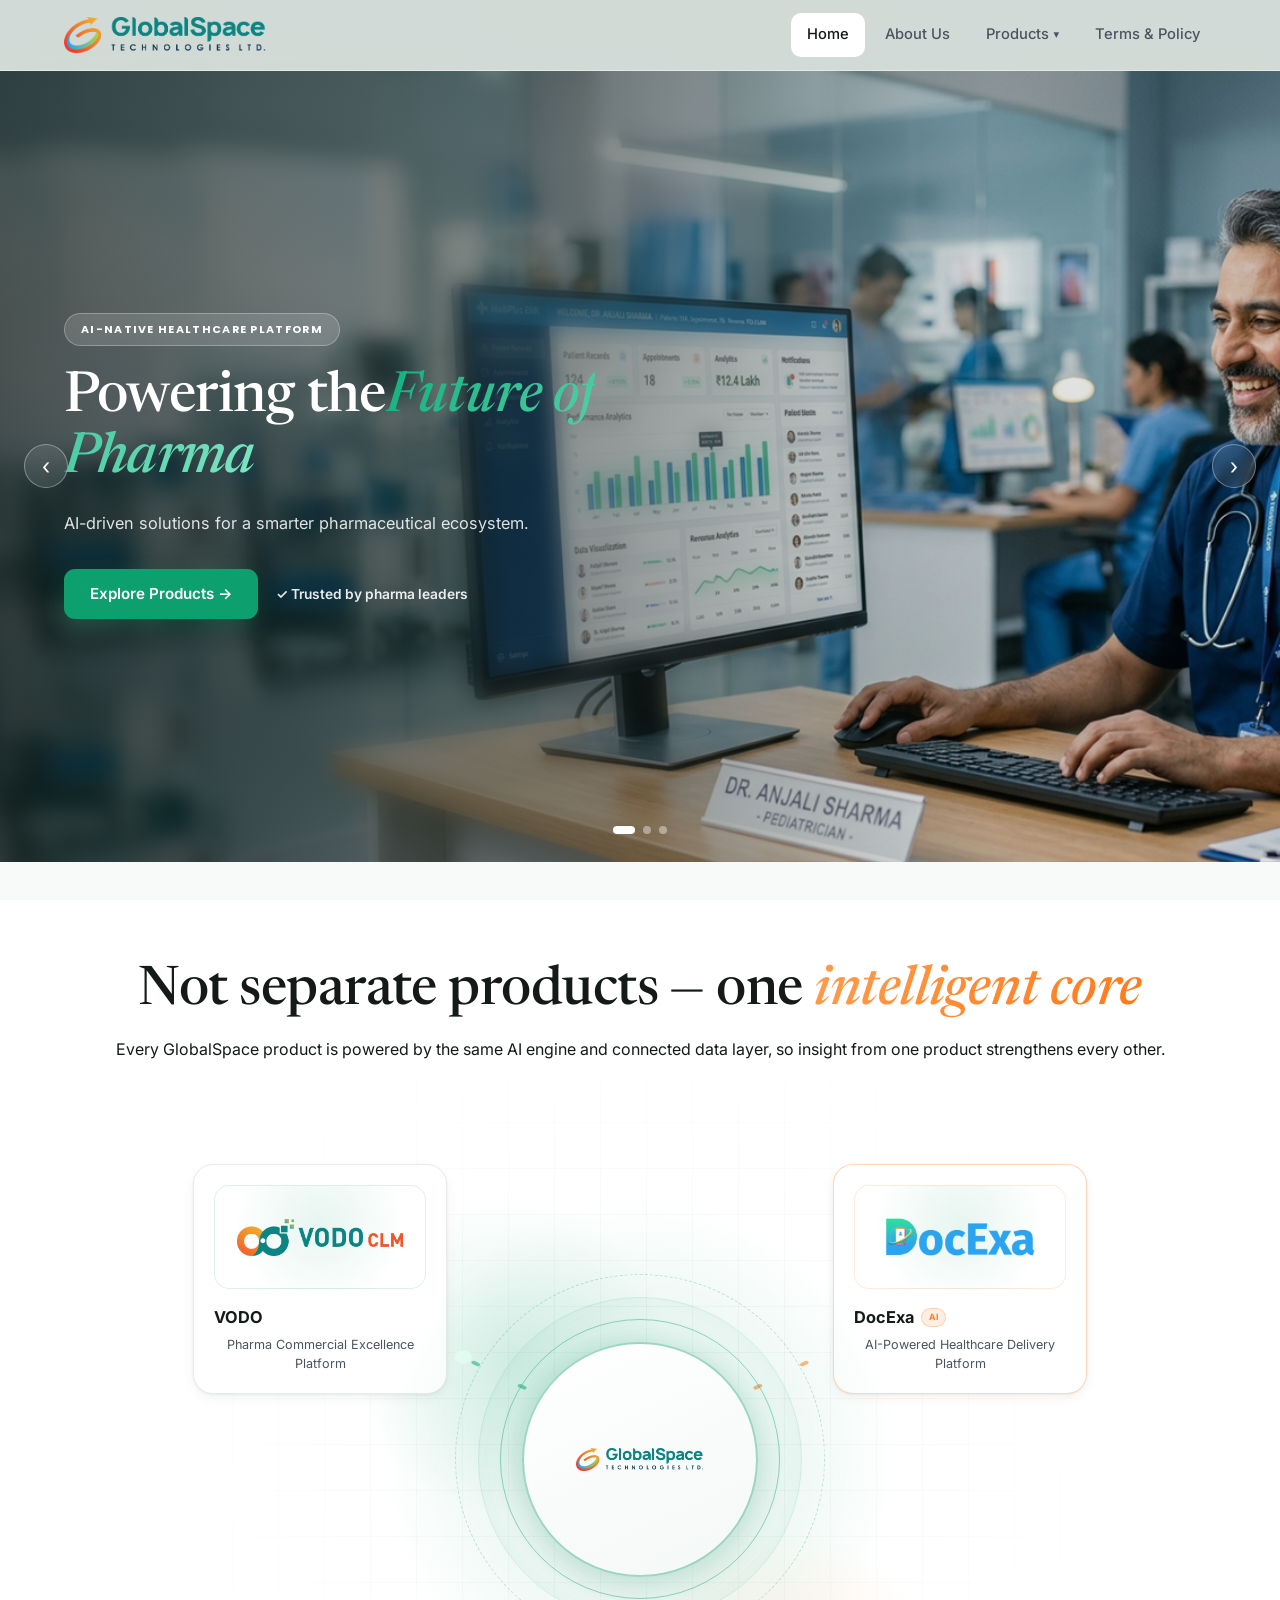
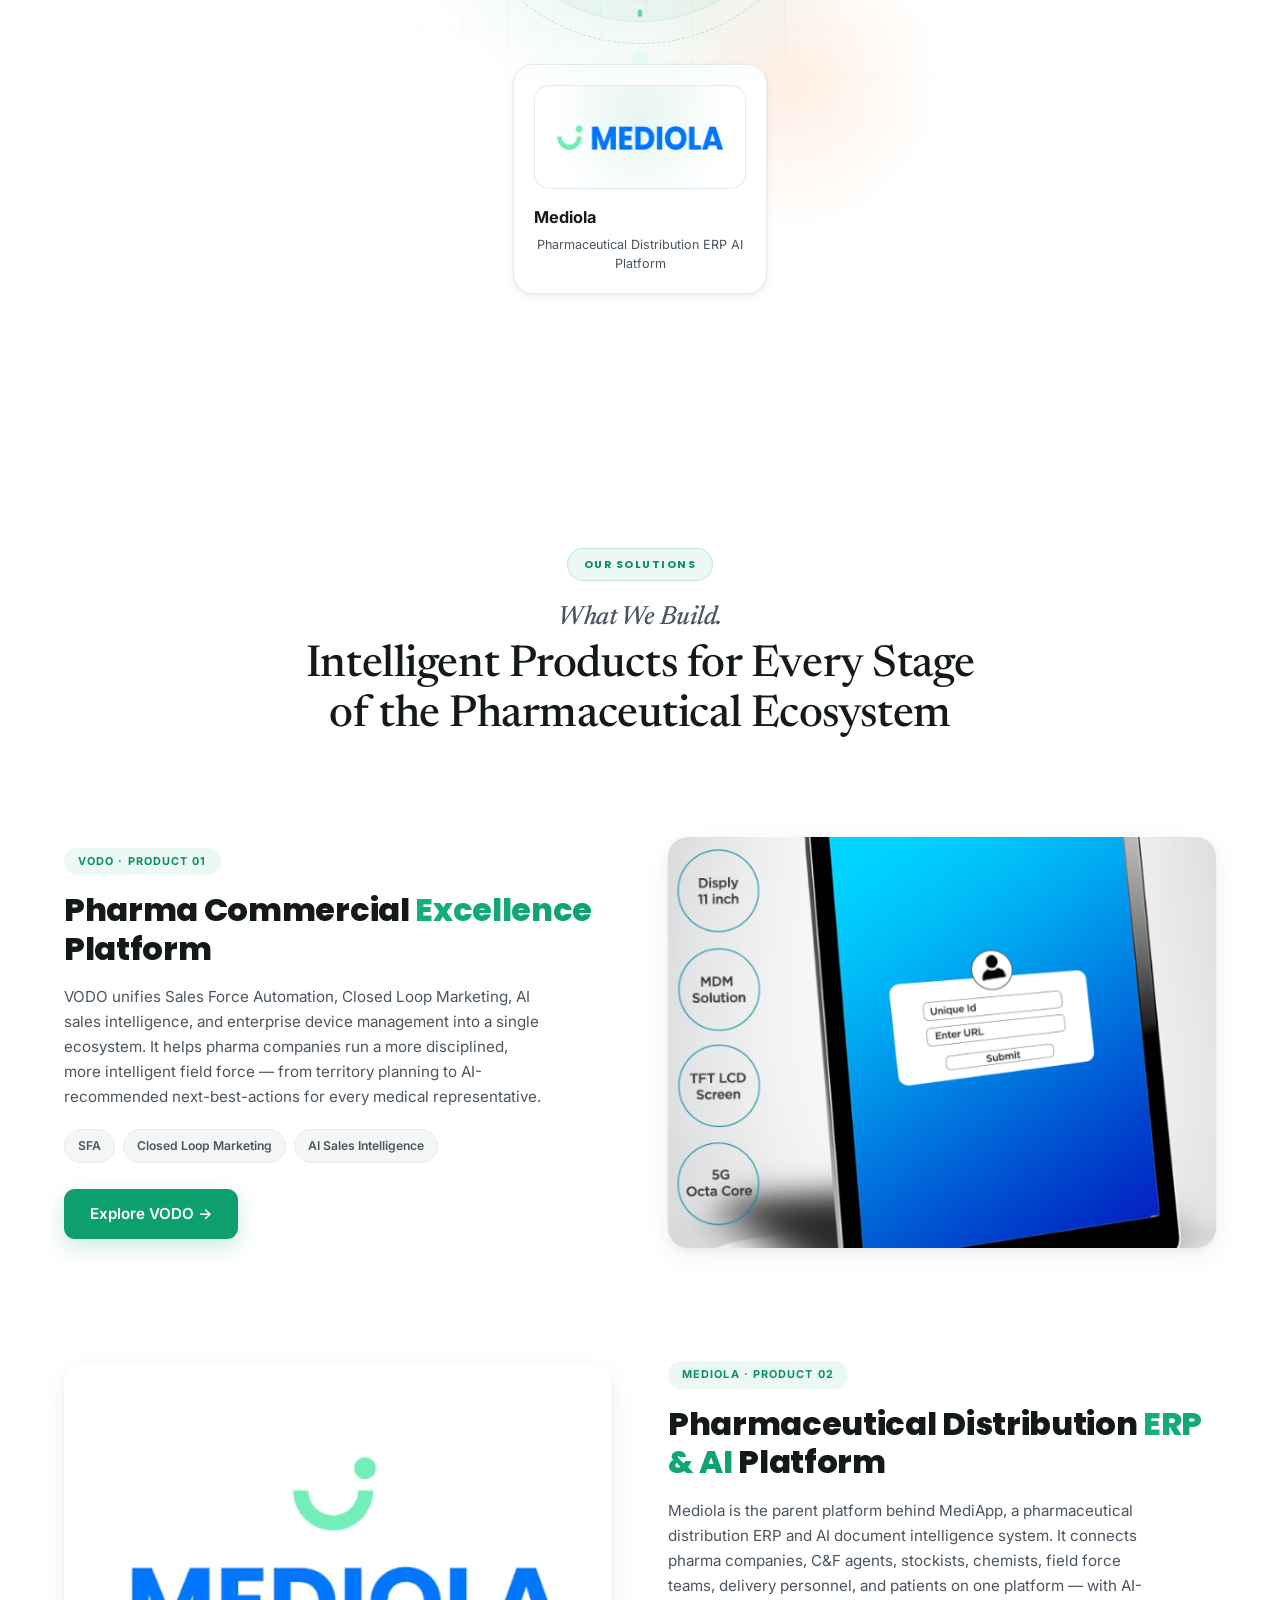
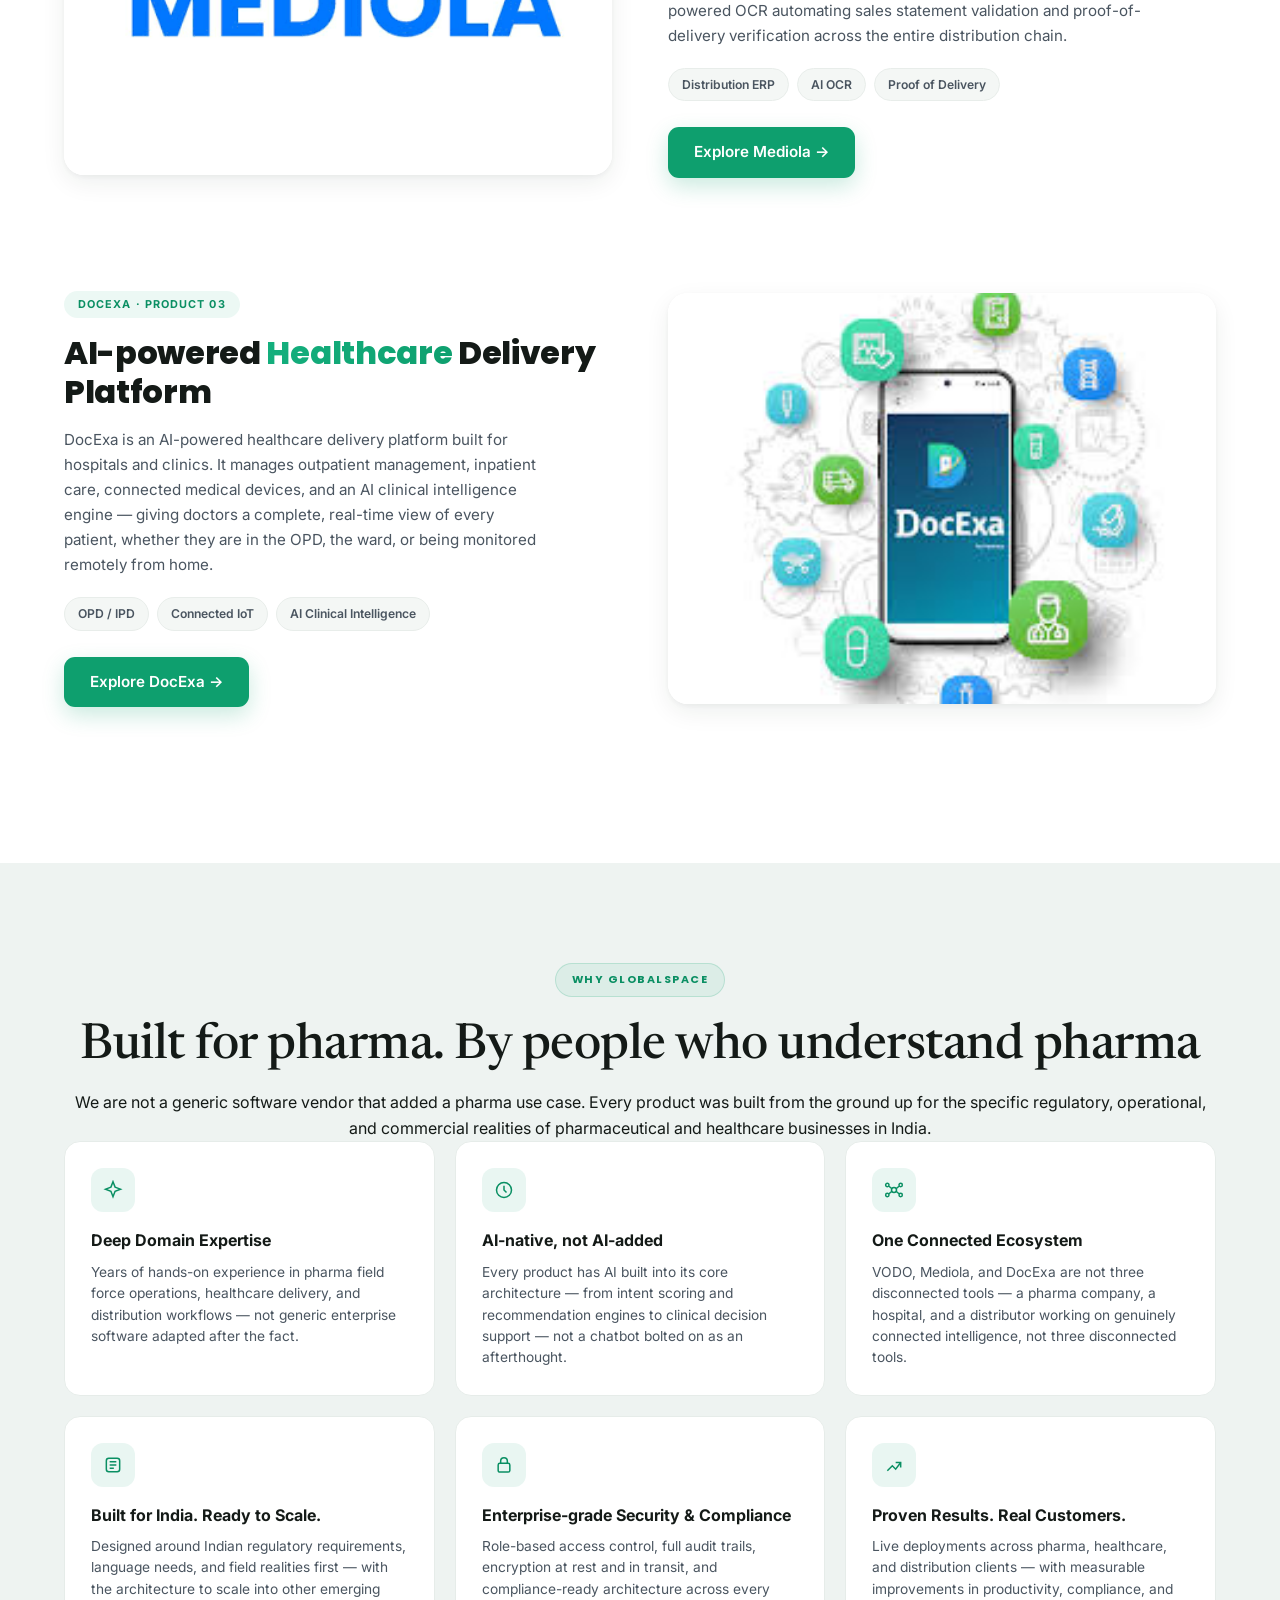
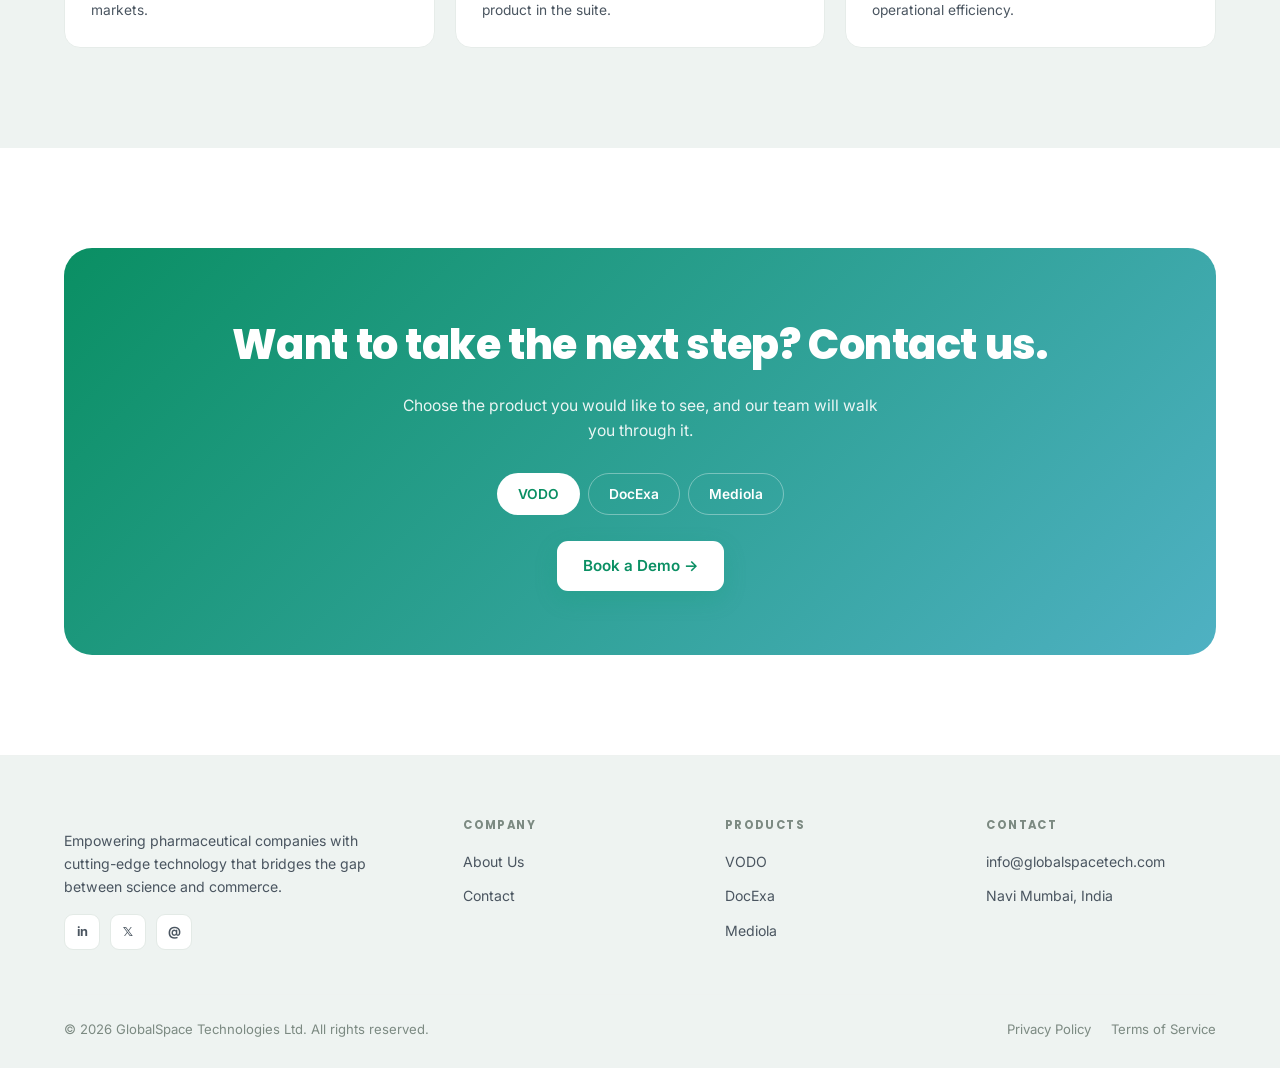
==== commit 7612f63a: "solutions section formating fixed" ====
--- a/index.html
+++ b/index.html
@@ -146,17 +146,17 @@
       </div>
     </section>
 
-    <!-- ============ SECTION: SOLUTIONS DIVIDER ============ -->
-    <section class="solutions-divider" id="solutions">
-      <div class="container">
-        <span class="eyebrow reveal">Our Solutions</span>
-        <h2 class="reveal"><span class="kicker">What We Build.</span><span class="accent-teal">Intelligent
-            Products</span> for Every Stage of the <span class="accent-orange">Pharmaceutical Ecosystem</span></h2>
-      </div>
-    </section>
-
-    <!-- ============ SECTION: PRODUCT BRIEF — VODO ============ -->
-    <section class="section section--tight" id="product-vodo">
+<!-- ============ SECTION: SOLUTIONS (divider intro + all 3 product briefs) ============ -->
+  <section class="section" id="solutions">
+
+    <!-- Solutions intro / divider -->
+    <div class="solutions-divider container">
+      <span class="eyebrow reveal">Our Solutions</span>
+      <h2 class="reveal"><span class="kicker">What We Build.</span><span class="accent-teal">Intelligent Products</span> for Every Stage of the <span class="accent-orange">Pharmaceutical Ecosystem</span></h2>
+    </div>
+
+    <!-- Product Brief — VODO -->
+    <div id="product-vodo">
       <div class="container product-brief reveal">
         <div class="product-brief__copy">
           <span class="product-tag">VODO · Product 01</span>
@@ -175,11 +175,10 @@
         <img src="/assets/images/vodo.png" alt="VODO platform preview" class="product-media__image">
         <video class="product-media__video" src="/assets/videos/sample.mp4" muted loop playsinline preload="metadata"></video>
       </div>
-      </div>
-    </section>
-
-    <!-- ============ SECTION: PRODUCT BRIEF — MEDIOLA ============ -->
-    <section class="section section--tight" id="product-mediola">
+    </div>
+
+    <!-- Product Brief — Mediola -->
+    <div id="product-mediola">
       <div class="container product-brief product-brief--reverse reveal">
       <div class="product-brief__copy">
         <span class="product-tag">Mediola · Product 02</span>
@@ -199,11 +198,10 @@
         <img src="/assets/images/mediola.png" alt="Mediola platform preview" class="product-media__image">
         <video class="product-media__video" src="/assets/videos/sample.mp4" muted loop playsinline preload="metadata"></video>
       </div>
-      </div>
-    </section>
-
-    <!-- ============ SECTION: PRODUCT BRIEF — DOCEXA ============ -->
-    <section class="section section--tight" id="product-docexa">
+    </div>
+
+    <!-- Product Brief — DocExa -->
+    <div id="product-docexa">
       <div class="container product-brief reveal">
         <div class="product-brief__copy">
           <span class="product-tag">DocExa · Product 03</span>
@@ -223,10 +221,11 @@
         <img src="/assets/images/docexa.jpg" alt="DocExa platform preview" class="product-media__image">
         <video class="product-media__video" src="/assets/videos/sample.mp4" muted loop playsinline preload="metadata"></video>
       </div>
-      </div>
-    </section>
-
-    <!-- ============ SECTION: WHY GLOBALSPACE ============ -->
+    </div>
+
+  </section>
+
+  <!-- ============ SECTION: WHY GLOBALSPACE ============ -->
     <section class="section why-us" id="why-us">
       <div class="container">
         <span class="eyebrow reveal">Why GlobalSpace</span>
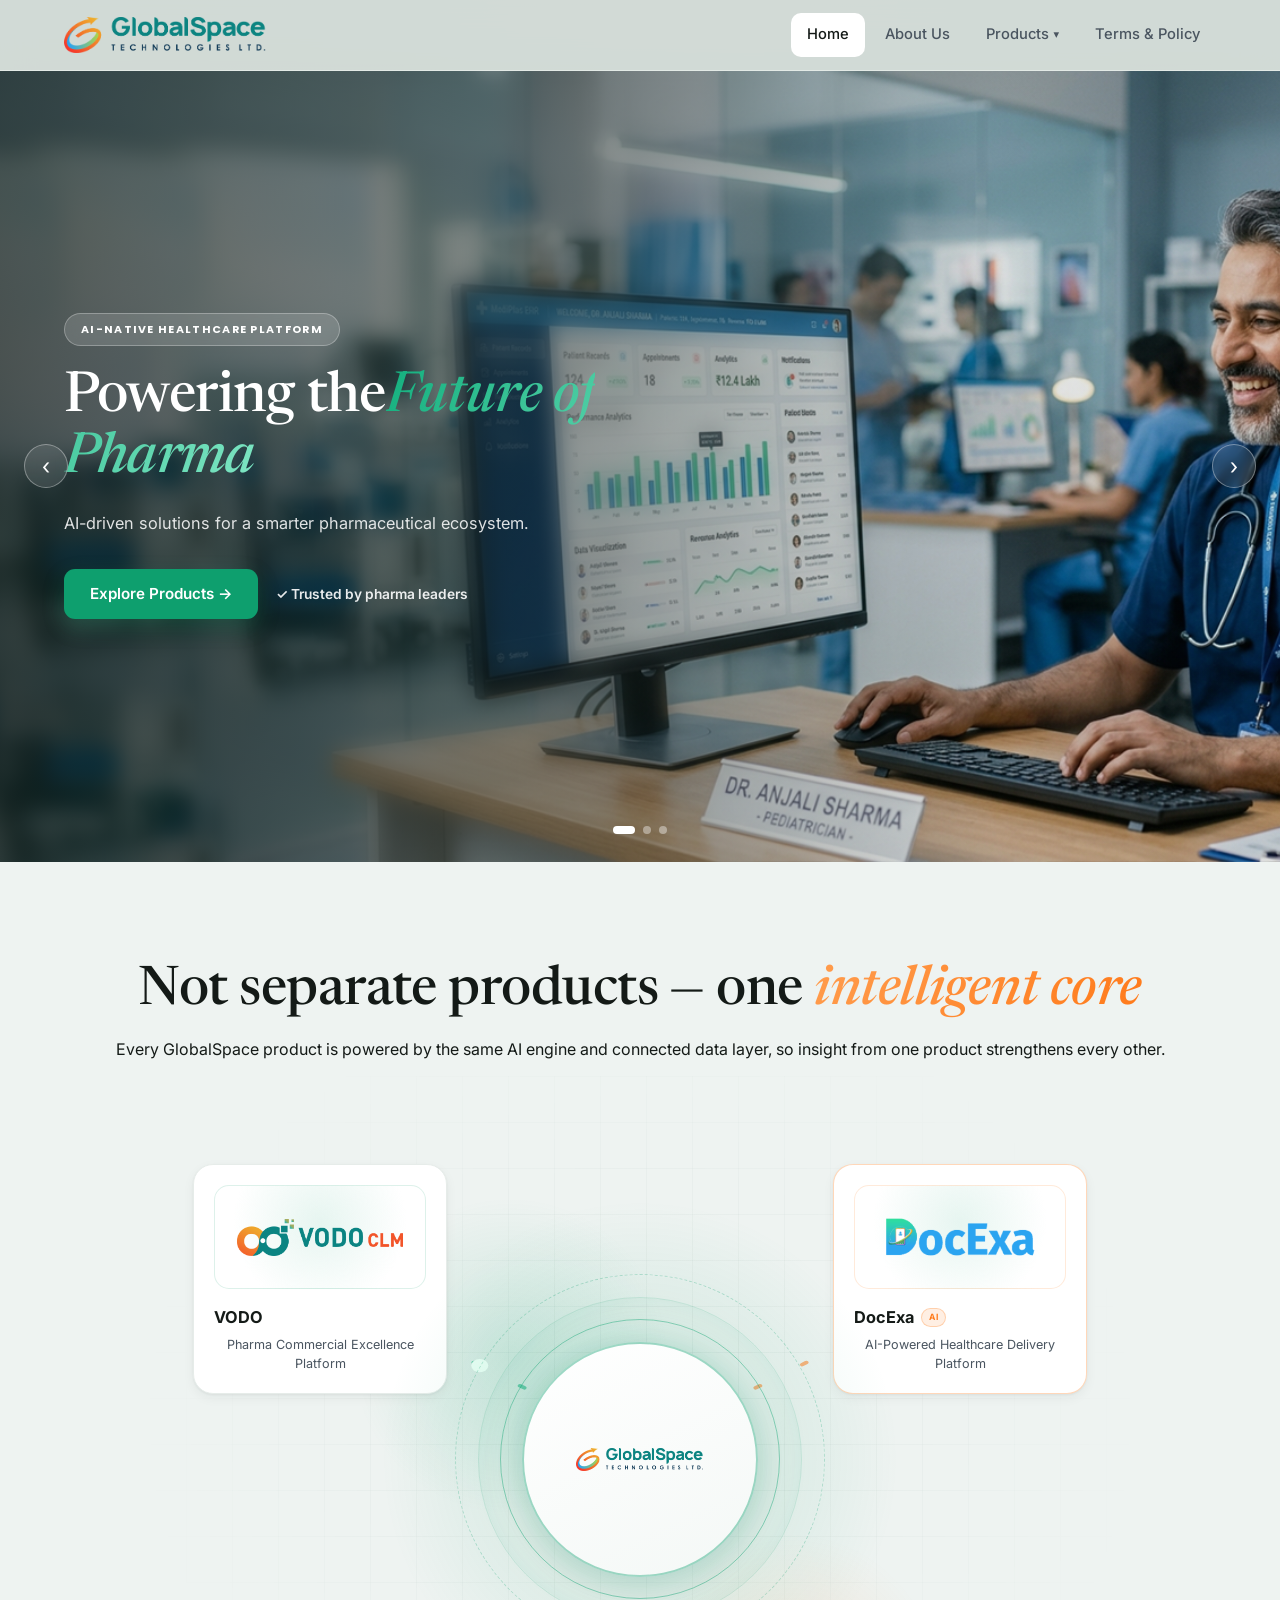
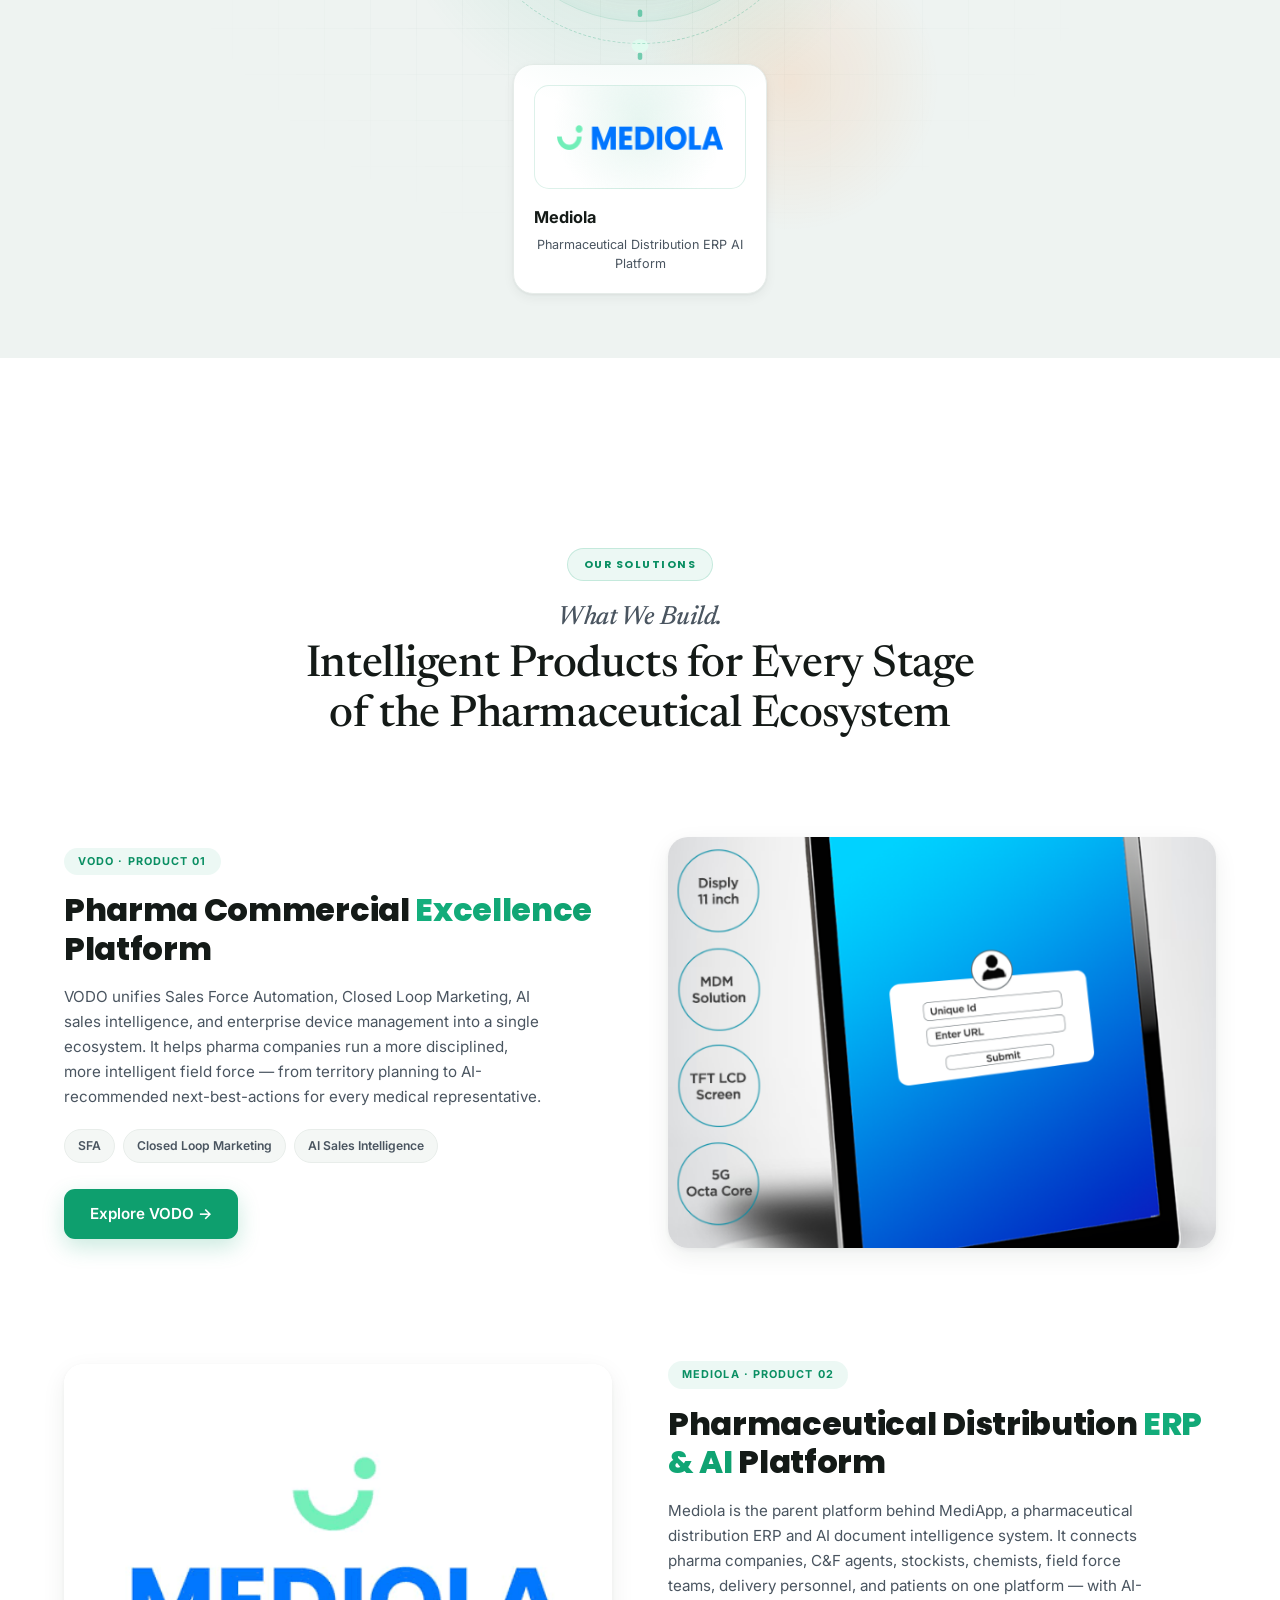
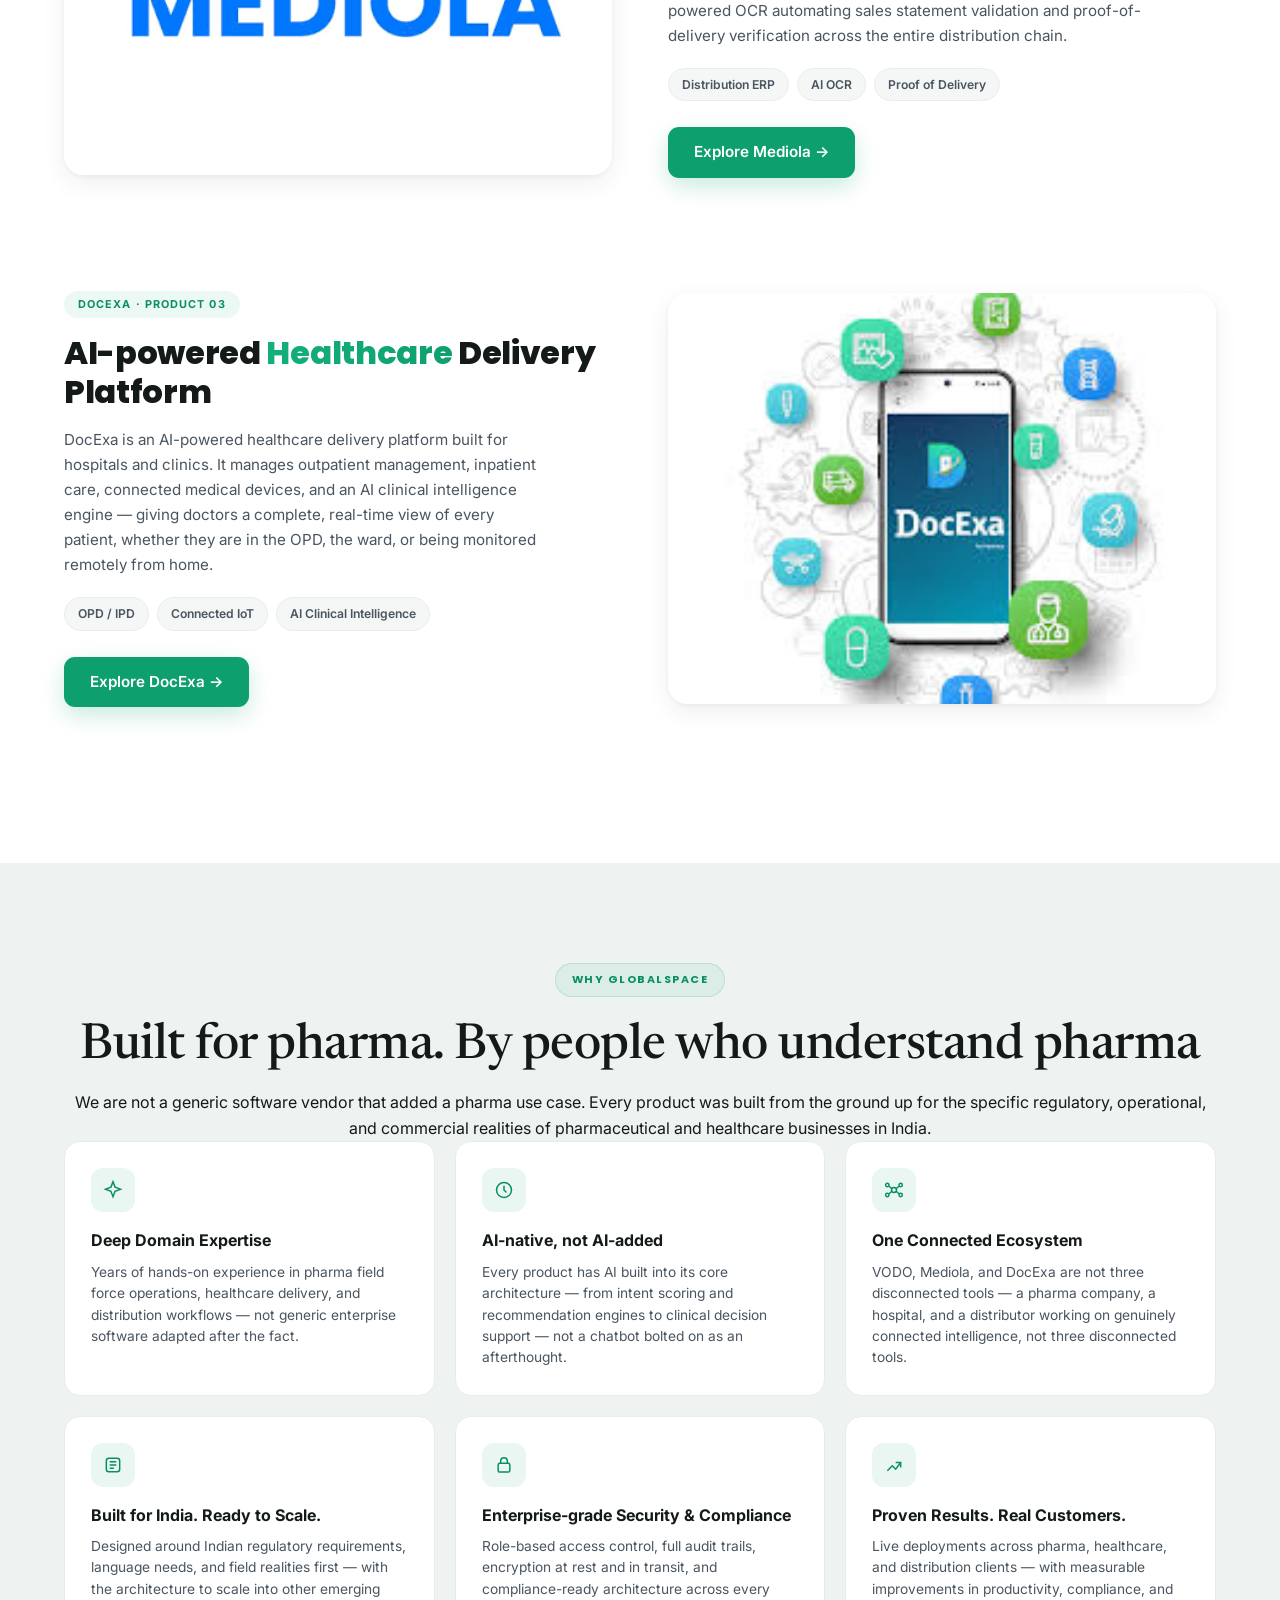
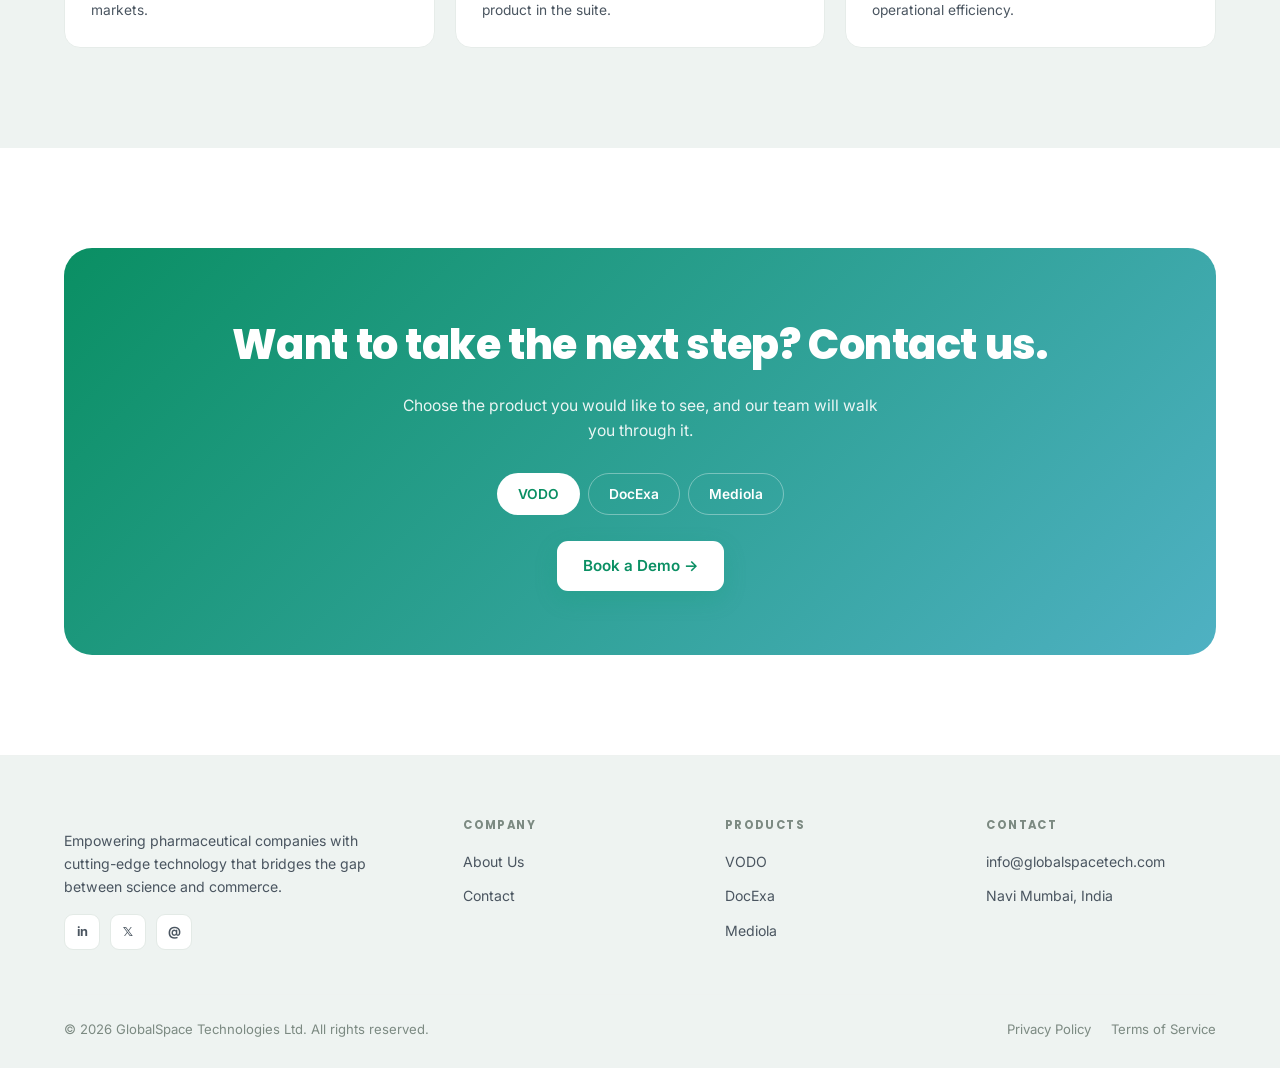
==== commit 1fe530ce: "why globalspace section updated" ====
--- a/index.html
+++ b/index.html
@@ -225,88 +225,61 @@
 
   </section>
 
-  <!-- ============ SECTION: WHY GLOBALSPACE ============ -->
-    <section class="section why-us" id="why-us">
-      <div class="container">
-        <span class="eyebrow reveal">Why GlobalSpace</span>
-        <h2 class="reveal">Built for pharma. By people who <span class="accent-orange">understand pharma</span></h2>
-        <p class="reveal">We are not a generic software vendor that added a pharma use case. Every product was built
-          from the ground up for the specific regulatory, operational, and commercial realities of pharmaceutical and
-          healthcare businesses in India.</p>
-
-        <div class="why-grid">
-          <div class="why-card reveal">
-            <div class="why-card__icon">
-              <svg width="20" height="20" viewBox="0 0 24 24" fill="none" stroke="currentColor" stroke-width="1.8">
-                <path d="M12 2l2.5 6.5L21 11l-6.5 2.5L12 20l-2.5-6.5L3 11l6.5-2.5z" />
-              </svg>
-            </div>
-            <h4>Deep Domain Expertise</h4>
-            <p>Years of hands-on experience in pharma field force operations, healthcare delivery, and distribution
-              workflows — not generic enterprise software adapted after the fact.</p>
-          </div>
-          <div class="why-card reveal reveal-delay-1">
-            <div class="why-card__icon">
-              <svg width="20" height="20" viewBox="0 0 24 24" fill="none" stroke="currentColor" stroke-width="1.8">
-                <circle cx="12" cy="12" r="9" />
-                <path d="M12 7v5l3 3" />
-              </svg>
-            </div>
-            <h4>AI-native, not AI-added</h4>
-            <p>Every product has AI built into its core architecture — from intent scoring and recommendation engines to
-              clinical decision support — not a chatbot bolted on as an afterthought.</p>
-          </div>
-          <div class="why-card reveal reveal-delay-2">
-            <div class="why-card__icon">
-              <svg width="20" height="20" viewBox="0 0 24 24" fill="none" stroke="currentColor" stroke-width="1.8">
-                <circle cx="12" cy="12" r="3" />
-                <circle cx="4" cy="6" r="2" />
-                <circle cx="20" cy="6" r="2" />
-                <circle cx="4" cy="18" r="2" />
-                <circle cx="20" cy="18" r="2" />
-                <path d="M9.5 10.5L6 7.5M14.5 10.5L18 7.5M9.5 13.5L6 16.5M14.5 13.5L18 16.5" />
-              </svg>
-            </div>
-            <h4>One Connected Ecosystem</h4>
-            <p>VODO, Mediola, and DocExa are not three disconnected tools — a pharma company, a hospital, and a
-              distributor working on genuinely connected intelligence, not three disconnected tools.</p>
-          </div>
-          <div class="why-card reveal">
-            <div class="why-card__icon">
-              <svg width="20" height="20" viewBox="0 0 24 24" fill="none" stroke="currentColor" stroke-width="1.8">
-                <rect x="4" y="4" width="16" height="16" rx="3" />
-                <path d="M8 12h8M8 8h8M8 16h5" />
-              </svg>
-            </div>
-            <h4>Built for India. Ready to Scale.</h4>
-            <p>Designed around Indian regulatory requirements, language needs, and field realities first — with the
-              architecture to scale into other emerging markets.</p>
-          </div>
-          <div class="why-card reveal reveal-delay-1">
-            <div class="why-card__icon">
-              <svg width="20" height="20" viewBox="0 0 24 24" fill="none" stroke="currentColor" stroke-width="1.8">
-                <rect x="5" y="10" width="14" height="10.5" rx="2" />
-                <path d="M8 10V7.2a4 4 0 0 1 8 0V10" />
-              </svg>
-            </div>
-            <h4>Enterprise-grade Security &amp; Compliance</h4>
-            <p>Role-based access control, full audit trails, encryption at rest and in transit, and compliance-ready
-              architecture across every product in the suite.</p>
-          </div>
-          <div class="why-card reveal reveal-delay-2">
-            <div class="why-card__icon">
-              <svg width="20" height="20" viewBox="0 0 24 24" fill="none" stroke="currentColor" stroke-width="1.8">
-                <path d="M4 19l6-6 4 4 6-8" />
-                <path d="M14 9h6v6" />
-              </svg>
-            </div>
-            <h4>Proven Results. Real Customers.</h4>
-            <p>Live deployments across pharma, healthcare, and distribution clients — with measurable improvements in
-              productivity, compliance, and operational efficiency.</p>
-          </div>
-        </div>
-      </div>
-    </section>
+ <!-- ============ SECTION: WHY GLOBALSPACE ============ -->
+  <section class="section why-us" id="why-us">
+    <div class="container">
+      <span class="eyebrow">Why GlobalSpace</span>
+      <h2>Built for pharma. By people who <span class="accent-orange">understand pharma</span></h2>
+      <p>We are not a generic software vendor that added a pharma use case. Every product was built from the ground up for the specific regulatory, operational, and commercial realities of pharmaceutical and healthcare businesses in India.</p>
+
+      <div class="why-grid" data-why-grid>
+        <div class="why-card">
+          <div class="why-card__icon">
+            <svg width="20" height="20" viewBox="0 0 24 24" fill="none" stroke="currentColor" stroke-width="1.8"><path d="M12 2l2.5 6.5L21 11l-6.5 2.5L12 20l-2.5-6.5L3 11l6.5-2.5z"/></svg>
+          </div>
+          <h4>Deep Domain Expertise</h4>
+          <p>Years of hands-on experience in pharma field force operations, healthcare delivery, and distribution workflows — not generic enterprise software adapted after the fact.</p>
+        </div>
+        <div class="why-card">
+          <div class="why-card__icon">
+            <svg width="20" height="20" viewBox="0 0 24 24" fill="none" stroke="currentColor" stroke-width="1.8"><circle cx="12" cy="12" r="9"/><path d="M12 7v5l3 3"/></svg>
+          </div>
+          <h4>AI-native, not AI-added</h4>
+          <p>Every product has AI built into its core architecture — from intent scoring and recommendation engines to clinical decision support — not a chatbot bolted on as an afterthought.</p>
+        </div>
+        <div class="why-card">
+          <div class="why-card__icon">
+            <svg width="20" height="20" viewBox="0 0 24 24" fill="none" stroke="currentColor" stroke-width="1.8"><circle cx="12" cy="12" r="3"/><circle cx="4" cy="6" r="2"/><circle cx="20" cy="6" r="2"/><circle cx="4" cy="18" r="2"/><circle cx="20" cy="18" r="2"/><path d="M9.5 10.5L6 7.5M14.5 10.5L18 7.5M9.5 13.5L6 16.5M14.5 13.5L18 16.5"/></svg>
+          </div>
+          <h4>One Connected Ecosystem</h4>
+          <p>VODO, Mediola, and DocExa are not three disconnected tools — a pharma company, a hospital, and a distributor working on genuinely connected intelligence, not three disconnected tools.</p>
+        </div>
+        <div class="why-card">
+          <div class="why-card__icon">
+            <svg width="20" height="20" viewBox="0 0 24 24" fill="none" stroke="currentColor" stroke-width="1.8"><rect x="4" y="4" width="16" height="16" rx="3"/><path d="M8 12h8M8 8h8M8 16h5"/></svg>
+          </div>
+          <h4>Built for India. Ready to Scale.</h4>
+          <p>Designed around Indian regulatory requirements, language needs, and field realities first — with the architecture to scale into other emerging markets.</p>
+        </div>
+        <div class="why-card">
+          <div class="why-card__icon">
+            <svg width="20" height="20" viewBox="0 0 24 24" fill="none" stroke="currentColor" stroke-width="1.8"><rect x="5" y="10" width="14" height="10.5" rx="2"/><path d="M8 10V7.2a4 4 0 0 1 8 0V10"/></svg>
+          </div>
+          <h4>Enterprise-grade Security &amp; Compliance</h4>
+          <p>Role-based access control, full audit trails, encryption at rest and in transit, and compliance-ready architecture across every product in the suite.</p>
+        </div>
+        <div class="why-card">
+          <div class="why-card__icon">
+            <svg width="20" height="20" viewBox="0 0 24 24" fill="none" stroke="currentColor" stroke-width="1.8"><path d="M4 19l6-6 4 4 6-8"/><path d="M14 9h6v6"/></svg>
+          </div>
+          <h4>Proven Results. Real Customers.</h4>
+          <p>Live deployments across pharma, healthcare, and distribution clients — with measurable improvements in productivity, compliance, and operational efficiency.</p>
+        </div>
+      </div>
+    </div>
+  </section>
+
+  
 
     <!-- ============ SECTION: CTA BANNER ============ -->
     <section class="section" id="contact">
--- a/css/animations.css
+++ b/css/animations.css
@@ -73,8 +73,18 @@
 .reveal-delay-2 { animation-delay: 0.16s; }
 .reveal-delay-3 { animation-delay: 0.24s; }
 .reveal-delay-4 { animation-delay: 0.32s; }
+.reveal-delay-5 { animation-delay: 0.4s; }
 
 @keyframes gstRevealIn {
   from { opacity: 0; transform: translateY(28px); }
   to   { opacity: 1; transform: translateY(0); }
 }
+
+/* Why GlobalSpace card stagger (moved from inline index.html) */
+#why-us .why-card {
+  opacity: 0;
+  transform: translateY(28px);
+}
+#why-us .why-card.why-in {
+  animation: gstRevealIn 1.4s cubic-bezier(.16,1,.3,1) forwards;
+}
--- a/css/pages/home.css
+++ b/css/pages/home.css
@@ -250,9 +250,7 @@
 }
 
 /* ---------- ECOSYSTEM / INTELLIGENT CORE ---------- */
-.ecosystem {
-  text-align: center;
-}
+.ecosystem { text-align: center; background: var(--bg-2); }
 
 .ecosystem h2 {
   font-family: var(--font-display);
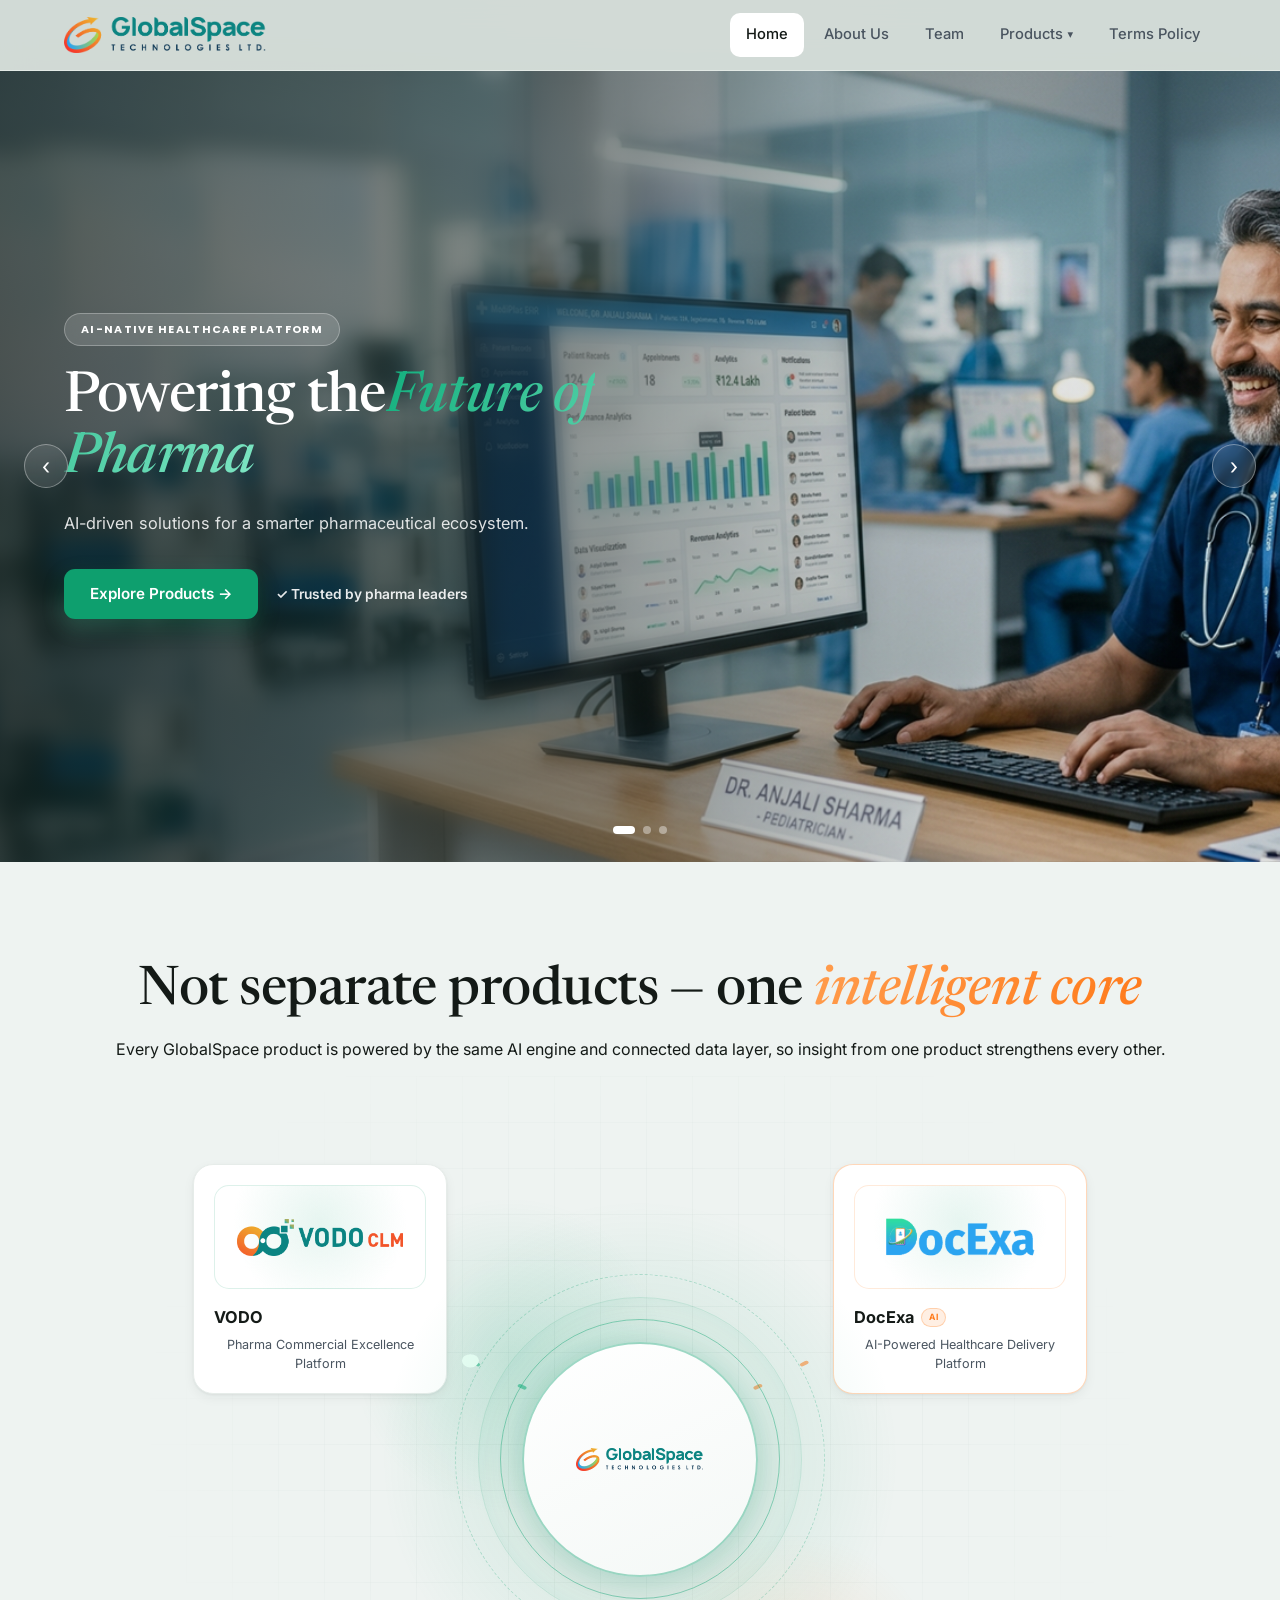
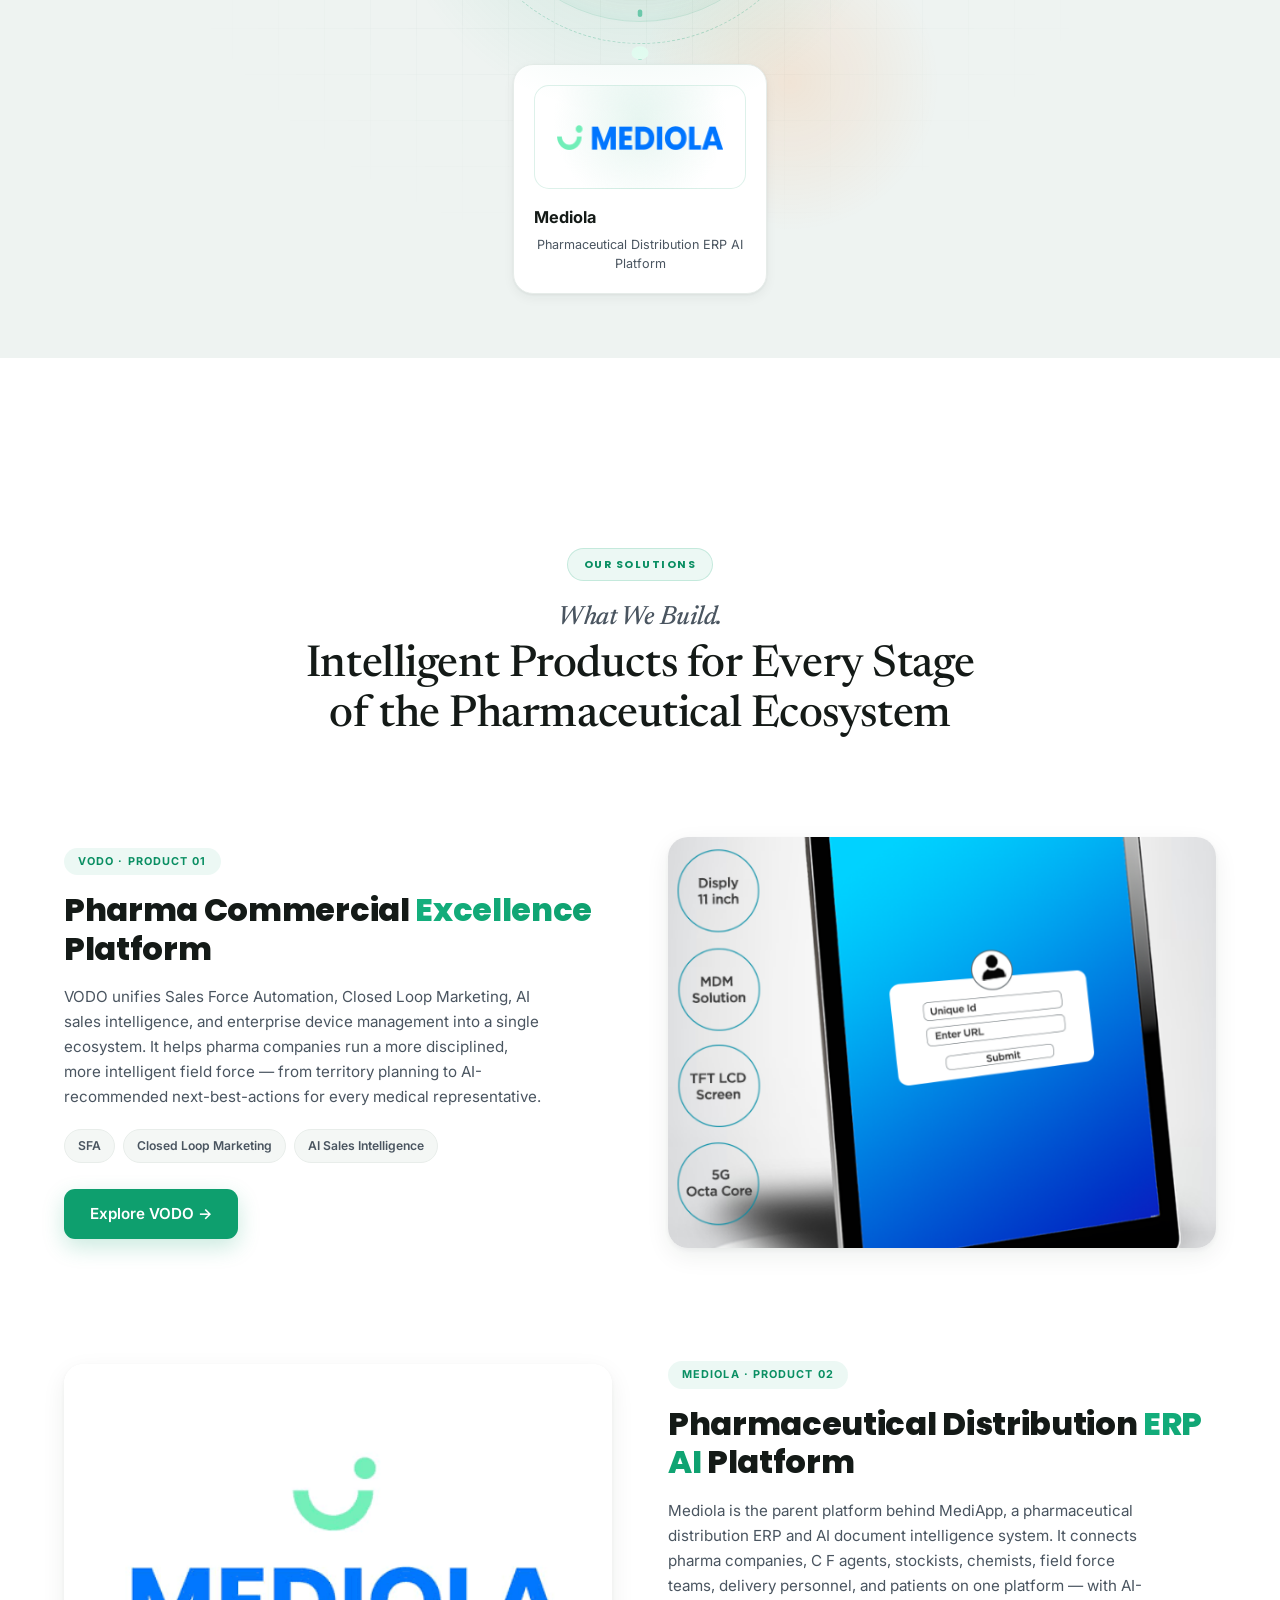
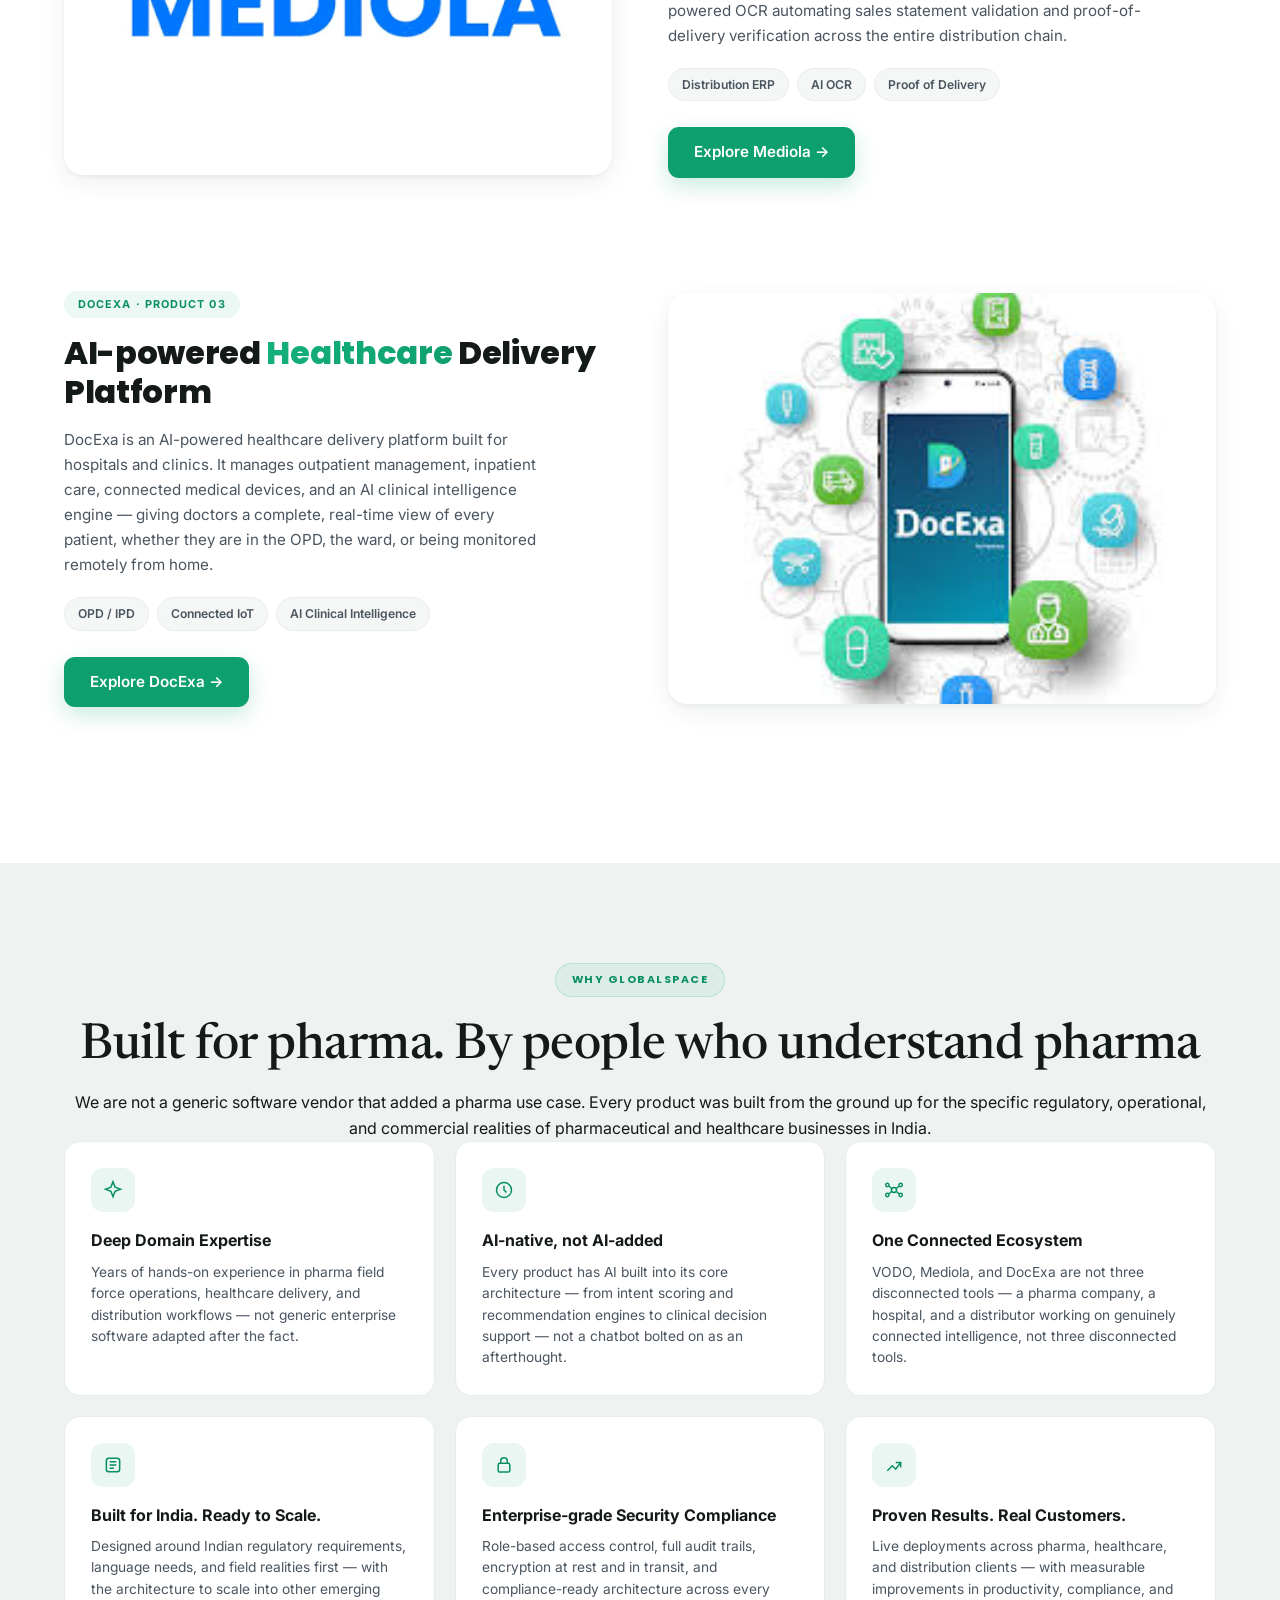
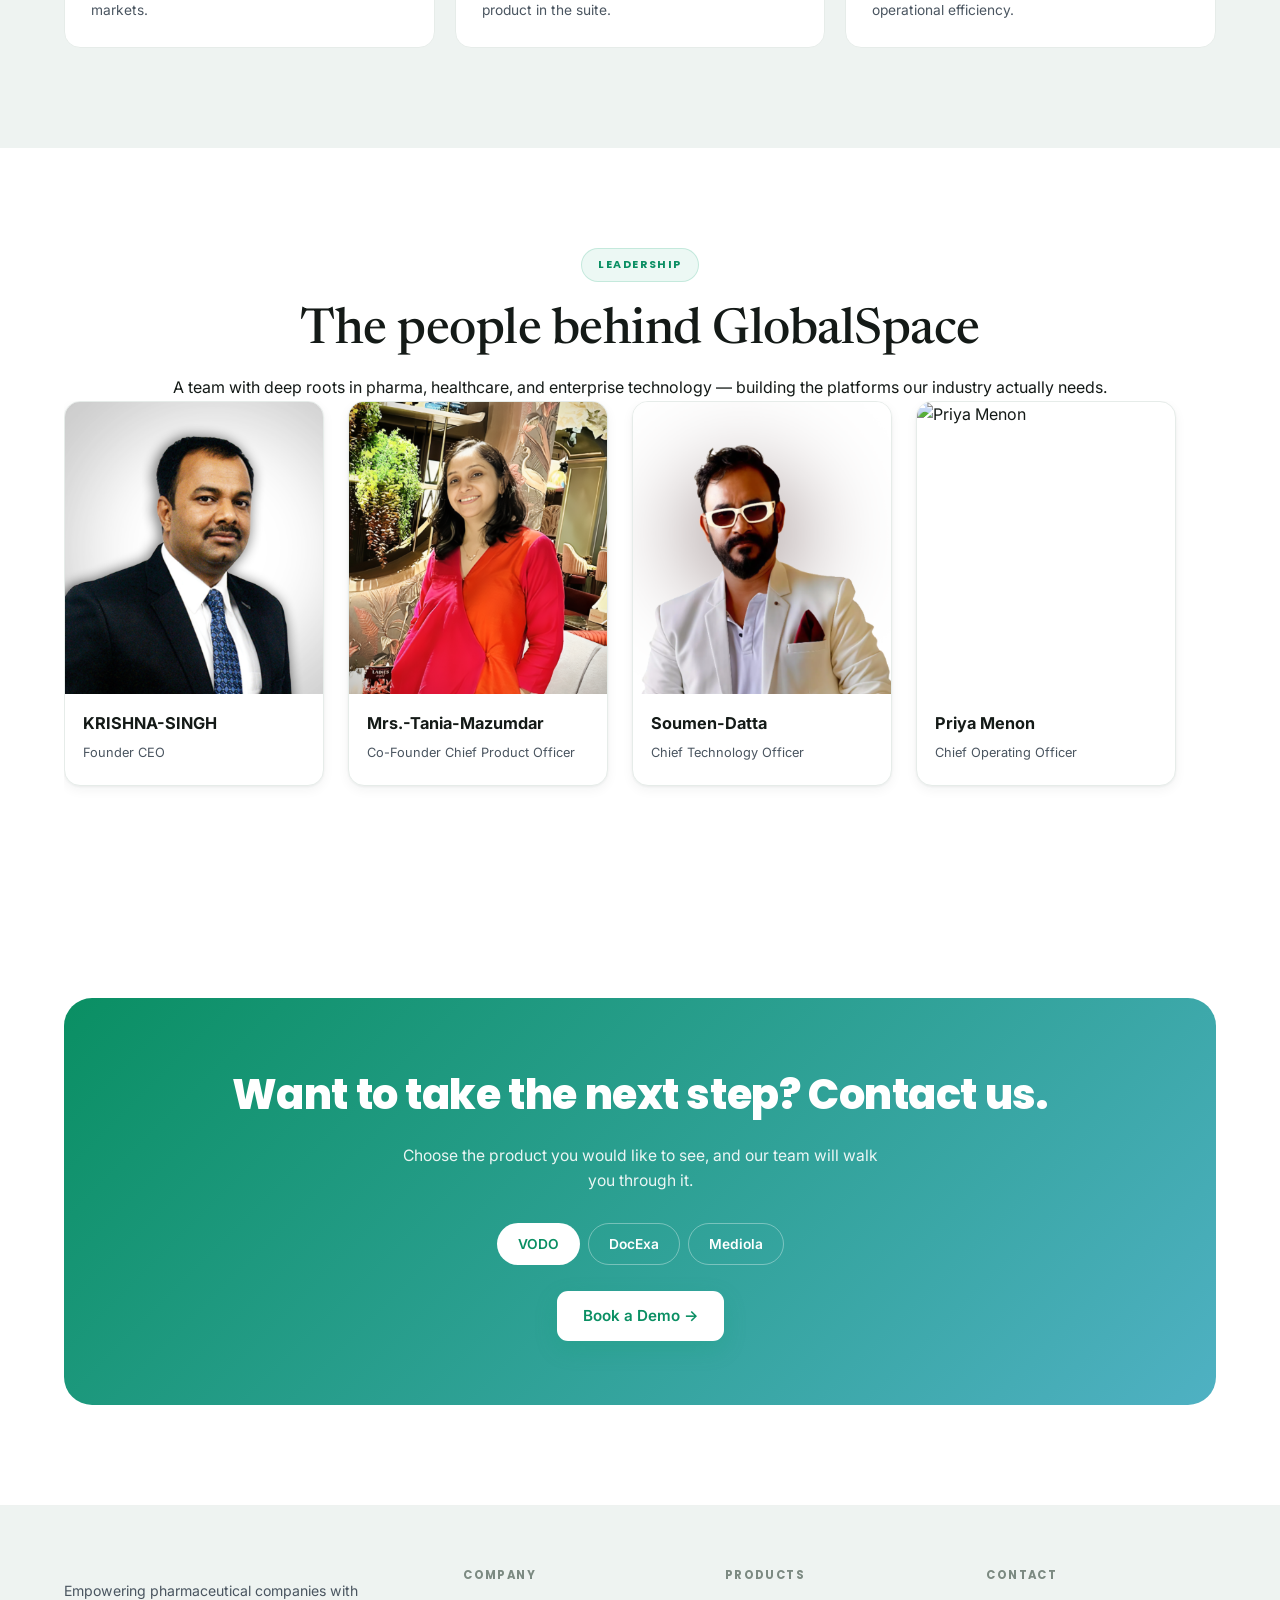
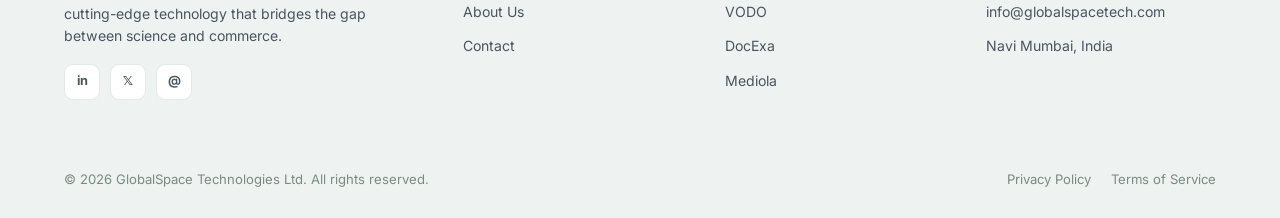
==== commit c0a616db: "team page created" ====
--- a/index.html
+++ b/index.html
@@ -182,9 +182,9 @@
       <div class="container product-brief product-brief--reverse reveal">
       <div class="product-brief__copy">
         <span class="product-tag">Mediola · Product 02</span>
-          <h3>Pharmaceutical Distribution <em>ERP &amp; AI</em> Platform</h3>
+          <h3>Pharmaceutical Distribution <em>ERP   AI</em> Platform</h3>
           <p>Mediola is the parent platform behind MediApp, a pharmaceutical distribution ERP and AI document
-            intelligence system. It connects pharma companies, C&amp;F agents, stockists, chemists, field force teams,
+            intelligence system. It connects pharma companies, C F agents, stockists, chemists, field force teams,
             delivery personnel, and patients on one platform — with AI-powered OCR automating sales statement validation
             and proof-of-delivery verification across the entire distribution chain.</p>
           <div class="pill-row">
@@ -265,7 +265,7 @@
           <div class="why-card__icon">
             <svg width="20" height="20" viewBox="0 0 24 24" fill="none" stroke="currentColor" stroke-width="1.8"><rect x="5" y="10" width="14" height="10.5" rx="2"/><path d="M8 10V7.2a4 4 0 0 1 8 0V10"/></svg>
           </div>
-          <h4>Enterprise-grade Security &amp; Compliance</h4>
+          <h4>Enterprise-grade Security   Compliance</h4>
           <p>Role-based access control, full audit trails, encryption at rest and in transit, and compliance-ready architecture across every product in the suite.</p>
         </div>
         <div class="why-card">
@@ -279,7 +279,72 @@
     </div>
   </section>
 
-  
+  <!-- ============ SECTION: LEADERSHIP ============ -->
+  <section class="section leadership" id="leadership">
+    <div class="container">
+      <span class="eyebrow reveal">Leadership</span>
+      <h2 class="reveal">The people <span class="accent-orange">behind GlobalSpace</span></h2>
+      <p class="reveal">A team with deep roots in pharma, healthcare, and enterprise technology — building the platforms our industry actually needs.</p>
+
+      <div class="leadership-grid">
+        <a href="/team.html#team-KRISHNA-SINGH" class="leader-card reveal">
+          <div class="leader-card__photo">
+            <img src="/assets/team/KRISHNA-SINGH.png" alt="KRISHNA-SINGH">
+            <div class="leader-card__overlay">
+              <p>20+ years leading pharma commercial operations before founding GlobalSpace to fix the tools the industry was stuck with.</p>
+              <span class="leader-card__link">View Profile →</span>
+            </div>
+          </div>
+          <div class="leader-card__info">
+            <h4>KRISHNA-SINGH</h4>
+            <span>Founder CEO</span>
+          </div>
+        </a>
+
+        <a href="/team.html#team-Mrs.-Tania-Mazumdar" class="leader-card reveal reveal-delay-1">
+          <div class="leader-card__photo">
+            <img src="/assets/team/Mrs.-Tania-Mazumdar.png" alt="Mrs.-Tania-Mazumdar">
+            <div class="leader-card__overlay">
+              <p>Leads product strategy across VODO, Mediola, and DocExa — obsessed with making complex workflows feel simple.</p>
+              <span class="leader-card__link">View Profile →</span>
+            </div>
+          </div>
+          <div class="leader-card__info">
+            <h4>Mrs.-Tania-Mazumdar</h4>
+            <span>Co-Founder Chief Product Officer</span>
+          </div>
+        </a>
+
+        <a href="/team.html#team-Soumen-Datta" class="leader-card reveal reveal-delay-2">
+          <div class="leader-card__photo">
+            <img src="/assets/team/Soumen-Datta.png" alt="Soumen-Datta">
+            <div class="leader-card__overlay">
+              <p>Architects the AI core powering every GlobalSpace product, with a background in enterprise-scale healthcare systems.</p>
+              <span class="leader-card__link">View Profile →</span>
+            </div>
+          </div>
+          <div class="leader-card__info">
+            <h4>Soumen-Datta</h4>
+            <span>Chief Technology Officer</span>
+          </div>
+        </a>
+
+        <a href="/team.html#team-priya-menon" class="leader-card reveal reveal-delay-3">
+          <div class="leader-card__photo">
+            <img src="/assets/images/team/priya-menon.jpg" alt="Priya Menon">
+            <div class="leader-card__overlay">
+              <p>Runs day-to-day operations across GlobalSpace's pharma, healthcare, and distribution client base.</p>
+              <span class="leader-card__link">View Profile →</span>
+            </div>
+          </div>
+          <div class="leader-card__info">
+            <h4>Priya Menon</h4>
+            <span>Chief Operating Officer</span>
+          </div>
+        </a>
+      </div>
+    </div>
+  </section>
 
     <!-- ============ SECTION: CTA BANNER ============ -->
     <section class="section" id="contact">
--- a/css/pages/home.css
+++ b/css/pages/home.css
@@ -767,6 +767,100 @@
   }
 }
 
+/* ---------- LEADERSHIP ---------- */
+.leadership { text-align: center; }
+.leadership h2 {
+  font-family: var(--font-display);
+  font-weight: 500;
+  font-size: clamp(2rem, 4.2vw, 3.1rem);
+  line-height: 1.12;
+  letter-spacing: -0.01em;
+  margin-bottom: 16px;
+}
+.leadership > p { color: var(--text-2); max-width: 560px; margin: 0 auto 56px; }
+
+.leadership-grid {
+  display: flex;
+  gap: 24px;
+  text-align: left;
+  overflow-x: auto;
+  scroll-snap-type: x proximity;
+  padding-bottom: 12px;
+  scrollbar-width: thin;
+  scrollbar-color: var(--teal) var(--bg-2);
+}
+.leadership-grid::-webkit-scrollbar { height: 8px; }
+.leadership-grid::-webkit-scrollbar-track { background: var(--bg-2); border-radius: 10px; }
+.leadership-grid::-webkit-scrollbar-thumb { background: var(--teal); border-radius: 10px; }
+
+.leader-card {
+  flex: 0 0 260px;
+  scroll-snap-align: start;
+}
+
+.leader-card {
+  display: block;
+  text-decoration: none;
+  color: inherit;
+  border-radius: var(--radius-md);
+  overflow: hidden;
+  background: var(--bg-card);
+  border: 1px solid var(--card-bd);
+  box-shadow: var(--shadow);
+  transition: transform 0.4s cubic-bezier(.16,1,.3,1), box-shadow 0.4s ease;
+}
+.leader-card:hover {
+  transform: translateY(-6px);
+  box-shadow: var(--shadow-lg);
+}
+
+.leader-card__photo {
+  position: relative;
+  aspect-ratio: 3 / 3.4;
+  overflow: hidden;
+}
+.leader-card__photo img {
+  width: 100%;
+  height: 100%;
+  object-fit: cover;
+  transition: transform 0.6s cubic-bezier(.16,1,.3,1);
+}
+.leader-card:hover .leader-card__photo img {
+  transform: scale(1.06);
+}
+
+.leader-card__overlay {
+  position: absolute;
+  inset: 0;
+  background: linear-gradient(0deg, rgba(10,20,16,0.92) 0%, rgba(10,20,16,0.55) 55%, rgba(10,20,16,0) 100%);
+  display: flex;
+  flex-direction: column;
+  justify-content: flex-end;
+  padding: 20px;
+  opacity: 0;
+  transform: translateY(10px);
+  transition: opacity 0.4s ease, transform 0.4s ease;
+}
+.leader-card:hover .leader-card__overlay {
+  opacity: 1;
+  transform: translateY(0);
+}
+.leader-card__overlay p {
+  color: rgba(255,255,255,0.92);
+  font-size: 0.82rem;
+  line-height: 1.5;
+  margin-bottom: 10px;
+}
+.leader-card__link {
+  color: #fff;
+  font-size: 0.8rem;
+  font-weight: 700;
+}
+
+.leader-card__info { padding: 16px 18px 20px; }
+.leader-card__info h4 { font-size: 1.02rem; font-weight: 700; margin-bottom: 3px; }
+.leader-card__info span { font-size: 0.8rem; color: var(--text-2); }
+
 /* ---------- CTA BANNER ---------- */
 .cta-banner {
   background: linear-gradient(135deg, #0a8f63, #4fb1c3);
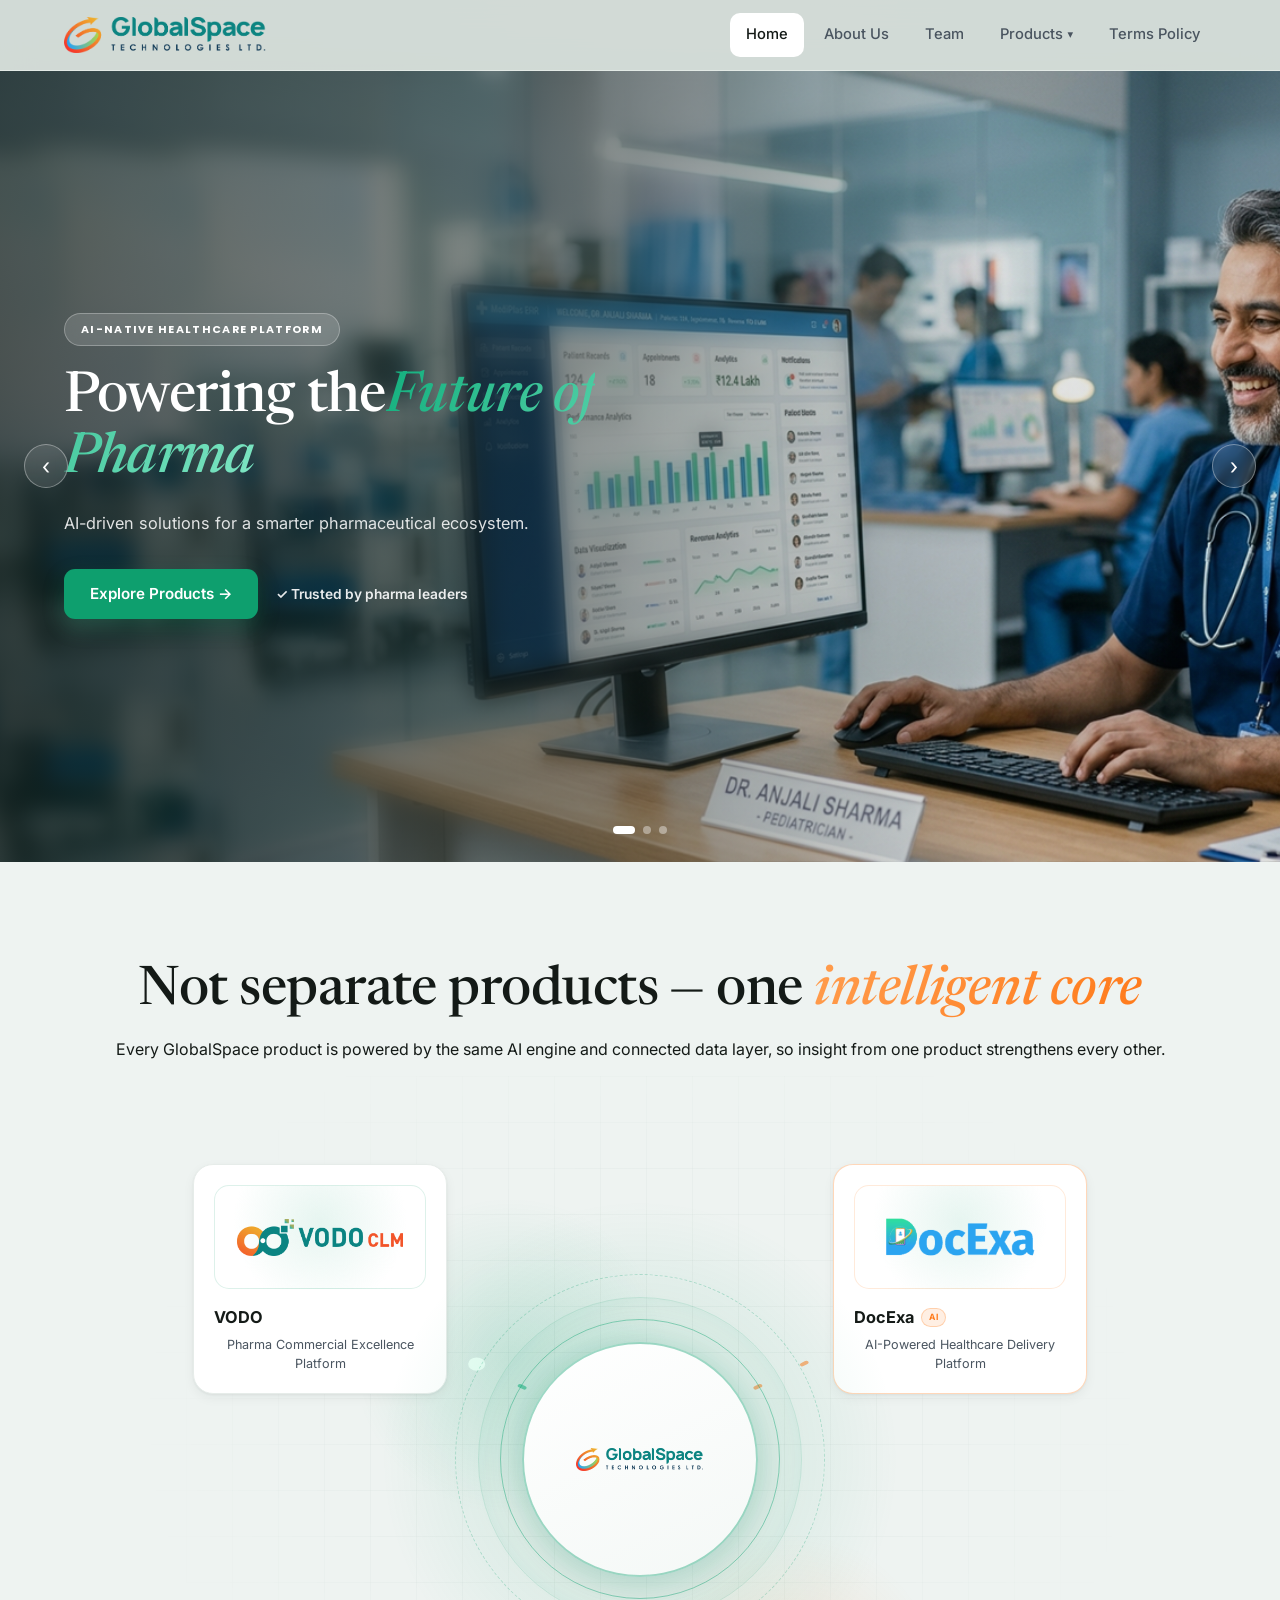
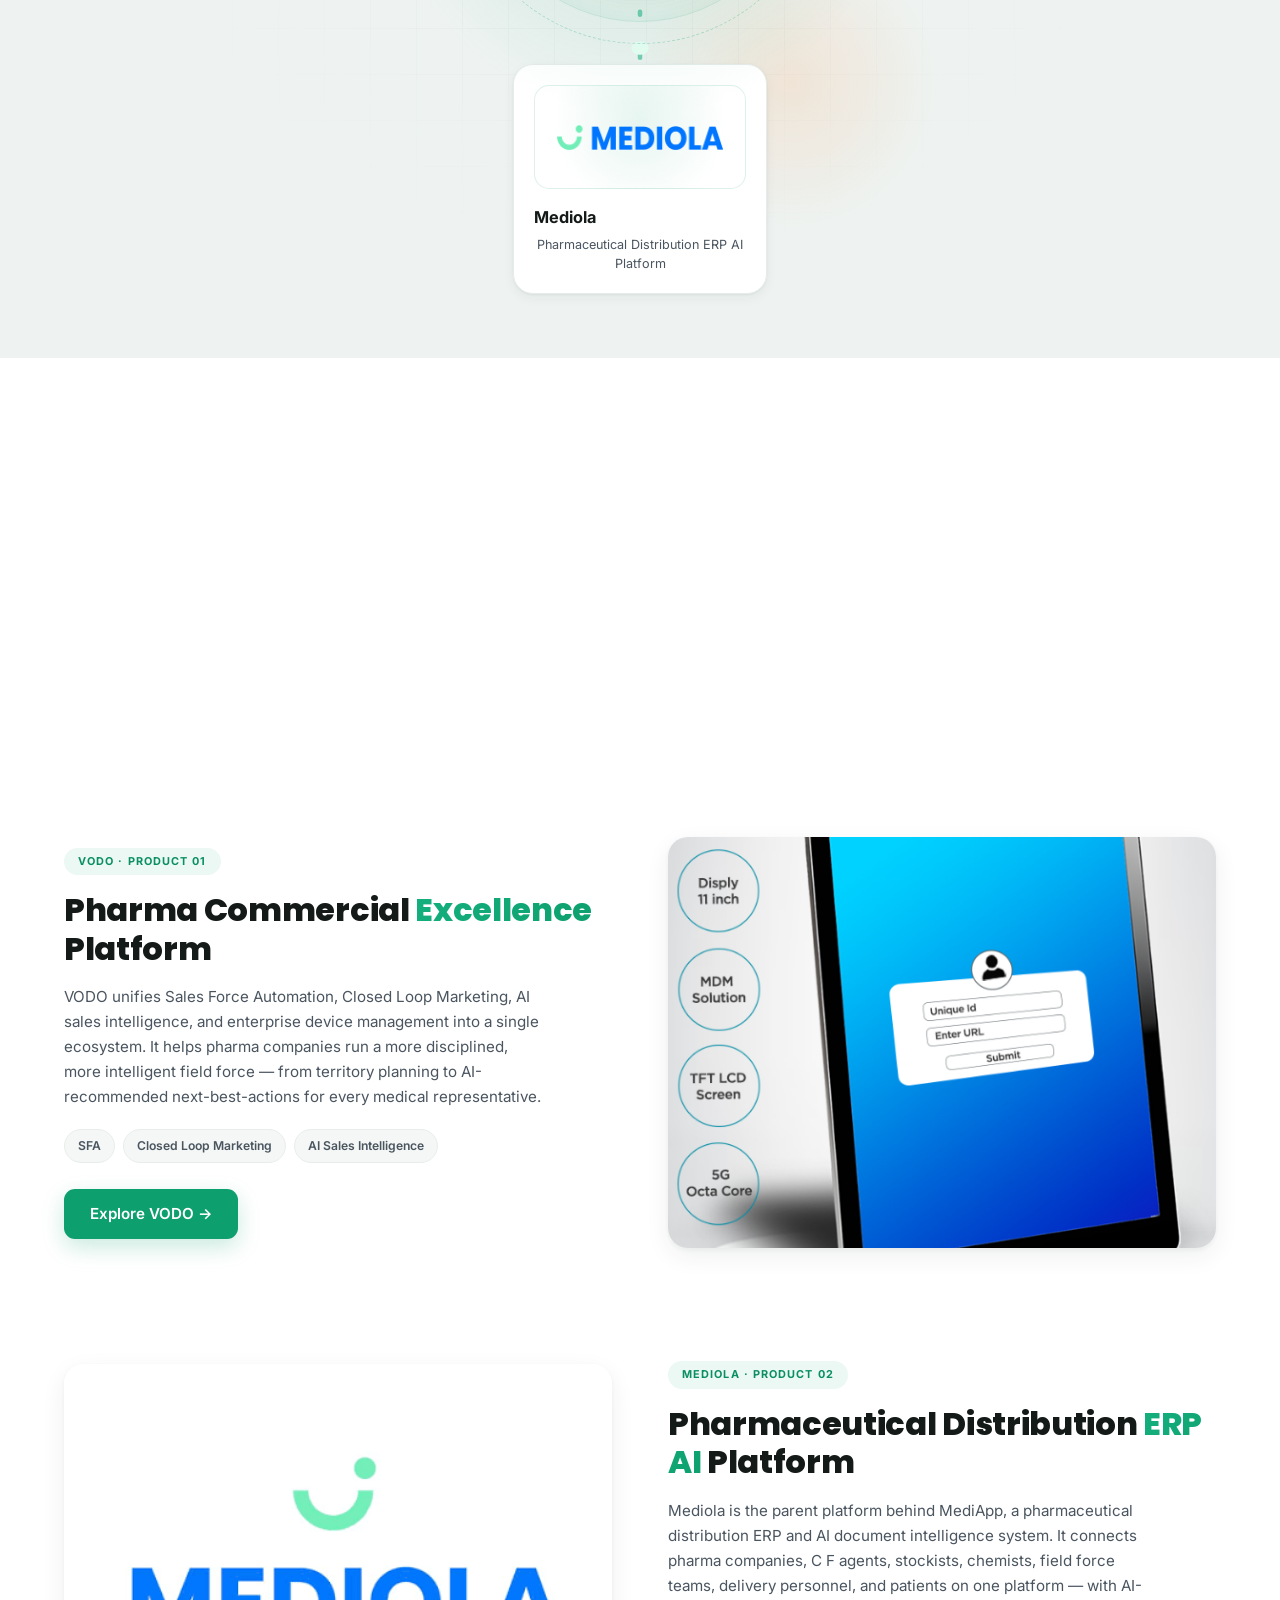
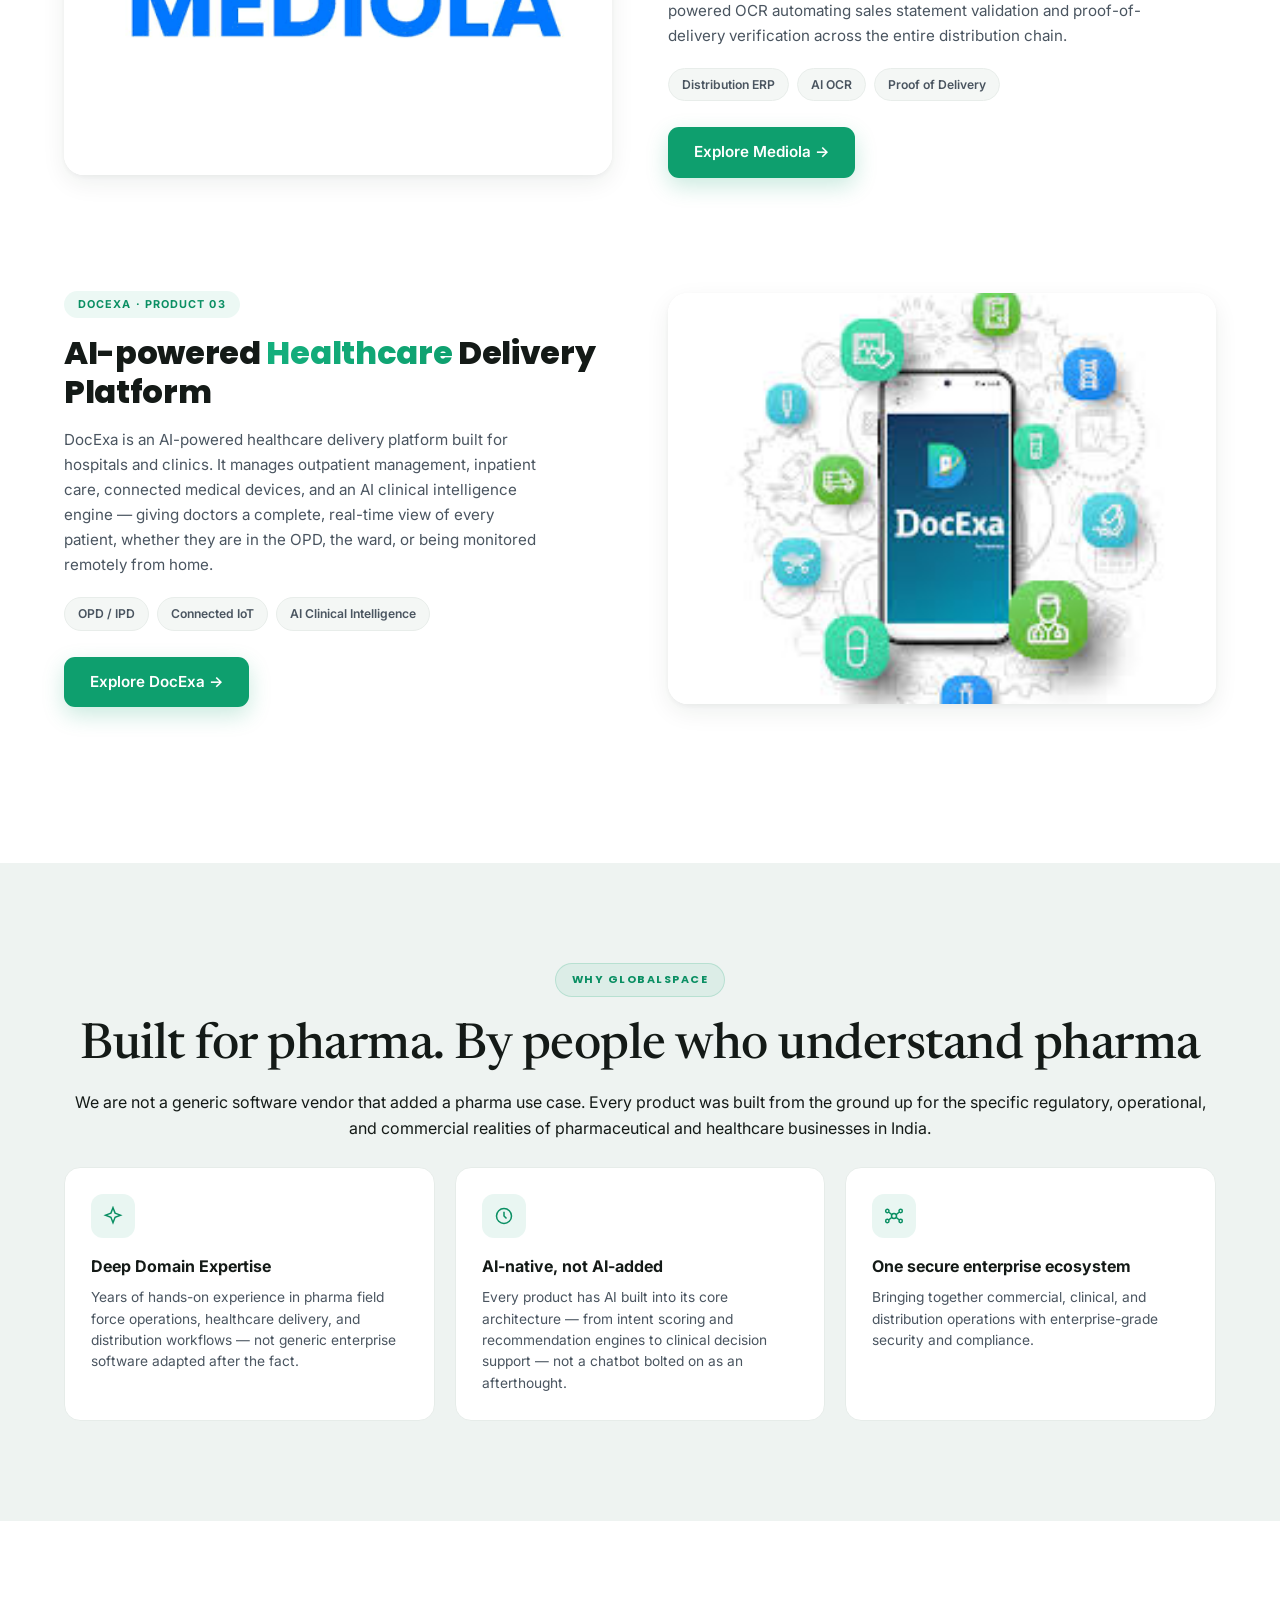
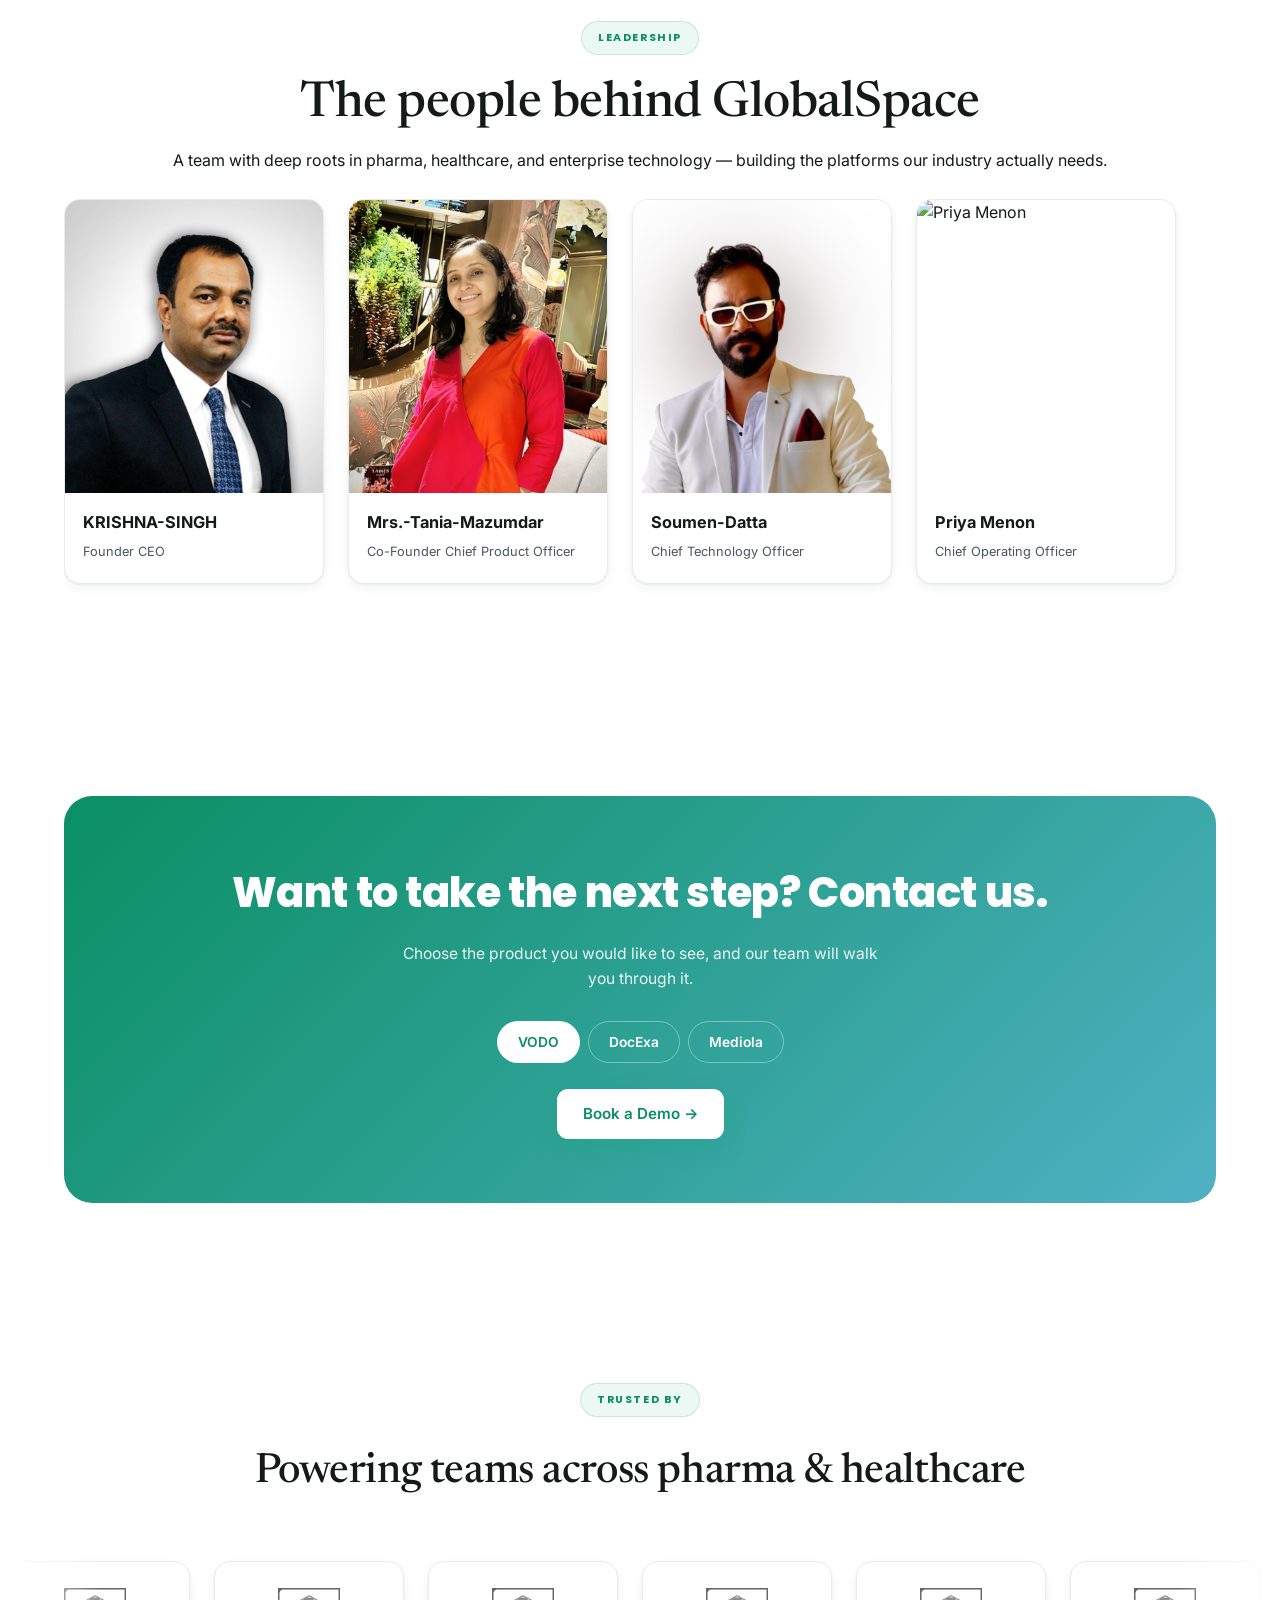
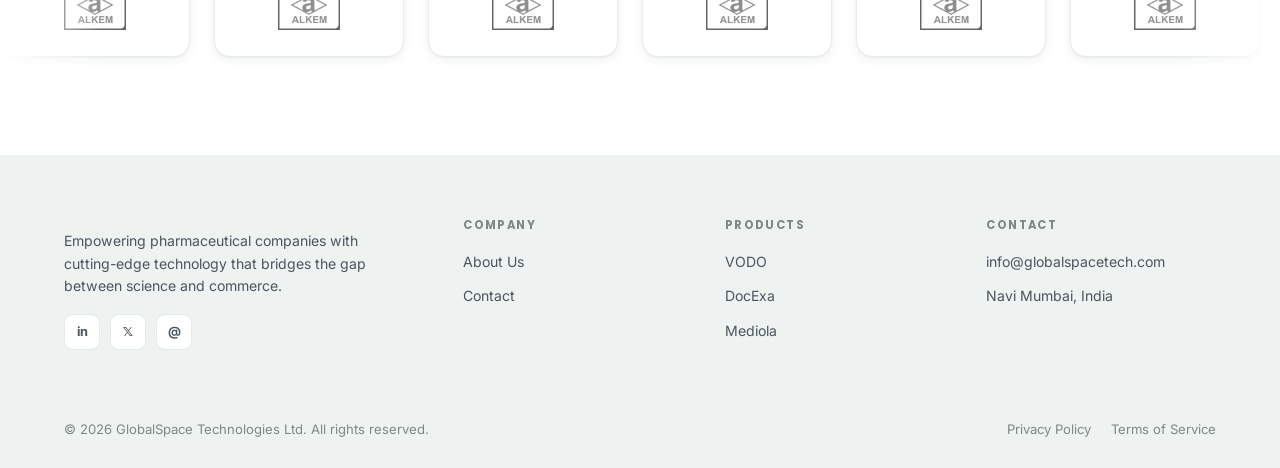
==== commit 1e2db651: "added costumer horizontal bar" ====
--- a/index.html
+++ b/index.html
@@ -230,7 +230,7 @@
     <div class="container">
       <span class="eyebrow">Why GlobalSpace</span>
       <h2>Built for pharma. By people who <span class="accent-orange">understand pharma</span></h2>
-      <p>We are not a generic software vendor that added a pharma use case. Every product was built from the ground up for the specific regulatory, operational, and commercial realities of pharmaceutical and healthcare businesses in India.</p>
+      <p>We are not a generic software vendor that added a pharma use case. Every product was built from the ground up for the specific regulatory, operational, and commercial realities of pharmaceutical and healthcare businesses in India.</p><br>
 
       <div class="why-grid" data-why-grid>
         <div class="why-card">
@@ -251,10 +251,10 @@
           <div class="why-card__icon">
             <svg width="20" height="20" viewBox="0 0 24 24" fill="none" stroke="currentColor" stroke-width="1.8"><circle cx="12" cy="12" r="3"/><circle cx="4" cy="6" r="2"/><circle cx="20" cy="6" r="2"/><circle cx="4" cy="18" r="2"/><circle cx="20" cy="18" r="2"/><path d="M9.5 10.5L6 7.5M14.5 10.5L18 7.5M9.5 13.5L6 16.5M14.5 13.5L18 16.5"/></svg>
           </div>
-          <h4>One Connected Ecosystem</h4>
-          <p>VODO, Mediola, and DocExa are not three disconnected tools — a pharma company, a hospital, and a distributor working on genuinely connected intelligence, not three disconnected tools.</p>
-        </div>
-        <div class="why-card">
+          <h4>One secure enterprise ecosystem </h4>
+          <p>Bringing together commercial, clinical, and distribution operations with enterprise-grade security and compliance.</p>
+        </div>
+        <!-- <div class="why-card">
           <div class="why-card__icon">
             <svg width="20" height="20" viewBox="0 0 24 24" fill="none" stroke="currentColor" stroke-width="1.8"><rect x="4" y="4" width="16" height="16" rx="3"/><path d="M8 12h8M8 8h8M8 16h5"/></svg>
           </div>
@@ -274,7 +274,7 @@
           </div>
           <h4>Proven Results. Real Customers.</h4>
           <p>Live deployments across pharma, healthcare, and distribution clients — with measurable improvements in productivity, compliance, and operational efficiency.</p>
-        </div>
+        </div> -->
       </div>
     </div>
   </section>
@@ -284,7 +284,7 @@
     <div class="container">
       <span class="eyebrow reveal">Leadership</span>
       <h2 class="reveal">The people <span class="accent-orange">behind GlobalSpace</span></h2>
-      <p class="reveal">A team with deep roots in pharma, healthcare, and enterprise technology — building the platforms our industry actually needs.</p>
+      <p class="reveal">A team with deep roots in pharma, healthcare, and enterprise technology — building the platforms our industry actually needs.</p><br>
 
       <div class="leadership-grid">
         <a href="/team.html#team-KRISHNA-SINGH" class="leader-card reveal">
@@ -364,6 +364,38 @@
       </div>
     </section>
 
+<!-- ============ SECTION: TRUSTED BY / CUSTOMERS MARQUEE ============ -->
+<section class="section logo-marquee-section" id="trusted-by">
+  <div class="container">
+    <span class="eyebrow reveal">Trusted By</span>
+    <h2 class="reveal">Powering teams across <span class="accent-teal">pharma & healthcare</span></h2>
+  </div>
+
+  <div class="logo-marquee" data-logo-marquee>
+    <div class="logo-marquee__track">
+      <!-- Set 1 -->
+      <div class="logo-card"><img src="/assets/logos/costumer-1.png" alt="Client 1"></div>
+      <div class="logo-card"><img src="/assets/logos/costumer-1.png" alt="Client 2"></div>
+      <div class="logo-card"><img src="/assets/logos/costumer-1.png" alt="Client 3"></div>
+      <div class="logo-card"><img src="/assets/logos/costumer-1.png" alt="Client 4"></div>
+      <div class="logo-card"><img src="/assets/logos/costumer-1.png" alt="Client 5"></div>
+      <div class="logo-card"><img src="/assets/logos/costumer-1.png" alt="Client 6"></div>
+      <div class="logo-card"><img src="/assets/logos/costumer-1.png" alt="Client 7"></div>
+      <div class="logo-card"><img src="/assets/logos/costumer-1.png" alt="Client 8"></div>
+
+      <!-- Set 2 (duplicate — required for seamless loop, keep identical) -->
+      <div class="logo-card" aria-hidden="true"><img src="/assets/logos/costumer-1.png" alt=""></div>
+      <div class="logo-card" aria-hidden="true"><img src="/assets/logos/costumer-1.png" alt=""></div>
+      <div class="logo-card" aria-hidden="true"><img src="/assets/logos/costumer-1.png" alt=""></div>
+      <div class="logo-card" aria-hidden="true"><img src="/assets/logos/costumer-1.png" alt=""></div>
+      <div class="logo-card" aria-hidden="true"><img src="/assets/logos/costumer-1.png" alt=""></div>
+      <div class="logo-card" aria-hidden="true"><img src="/assets/logos/costumer-1.png" alt=""></div>
+      <div class="logo-card" aria-hidden="true"><img src="/assets/logos/costumer-1.png" alt=""></div>
+      <div class="logo-card" aria-hidden="true"><img src="/assets/logos/costumer-1.png" alt=""></div>
+    </div>
+  </div>
+</section>
+
   </main>
 
   <!-- FOOTER (injected via main.js from /partials/footer.html) -->
--- a/css/pages/home.css
+++ b/css/pages/home.css
@@ -921,4 +921,97 @@
 .cta-banner .btn-primary:hover {
   background: var(--orange);
   color: #fff;
+}
+
+/* ---------- TRUSTED BY / LOGO MARQUEE ---------- */
+.logo-marquee-section {
+  text-align: center;
+  padding: 80px 0 90px;
+}
+
+.logo-marquee-section .container {
+  margin-bottom: 48px;
+}
+
+.logo-marquee-section h2 {
+  font-family: var(--font-display);
+  font-weight: 500;
+  font-size: clamp(1.8rem, 3.4vw, 2.6rem);
+  letter-spacing: -0.01em;
+}
+
+.logo-marquee {
+  position: relative;
+  width: 100%;
+  overflow: hidden;
+  padding: 8px 0;
+  -webkit-mask-image: linear-gradient(90deg, transparent 0%, #000 8%, #000 92%, transparent 100%);
+  mask-image: linear-gradient(90deg, transparent 0%, #000 8%, #000 92%, transparent 100%);
+}
+
+.logo-marquee__track {
+  display: flex;
+  align-items: center;
+  width: max-content;
+  gap: 24px;
+  animation: logoScroll 32s linear infinite;
+}
+
+.logo-marquee:hover .logo-marquee__track {
+  animation-play-state: paused;
+}
+
+/* Card wrapper — light theme version of the dark example's card */
+.logo-card {
+  flex: 0 0 auto;
+  display: flex;
+  align-items: center;
+  justify-content: center;
+  min-width: 190px;
+  height: 96px;
+  padding: 20px;
+  background: var(--bg-card);
+  border: 1px solid var(--card-bd);
+  border-radius: var(--radius-md);
+  box-shadow: var(--shadow);
+  transition: transform 0.35s cubic-bezier(.16,1,.3,1), box-shadow 0.35s ease, border-color 0.35s ease;
+}
+
+.logo-card:hover {
+  transform: translateY(-5px);
+  border-color: rgba(14, 159, 110, 0.35);
+  box-shadow: 0 16px 34px rgba(14, 159, 110, 0.14), var(--shadow-lg);
+}
+
+.logo-card img {
+  max-height: 42px;
+  max-width: 130px;
+  object-fit: contain;
+  filter: grayscale(100%) opacity(0.6);
+  transition: filter 0.35s ease;
+}
+
+.logo-card:hover img {
+  filter: grayscale(0%) opacity(1);
+}
+
+@keyframes logoScroll {
+  from { transform: translateX(0); }
+  to   { transform: translateX(-50%); }
+}
+
+@media (max-width: 640px) {
+  .logo-marquee__track {
+    gap: 16px;
+    animation-duration: 22s;
+  }
+  .logo-card {
+    min-width: 150px;
+    height: 76px;
+    padding: 14px;
+  }
+  .logo-card img {
+    max-height: 32px;
+    max-width: 100px;
+  }
 }
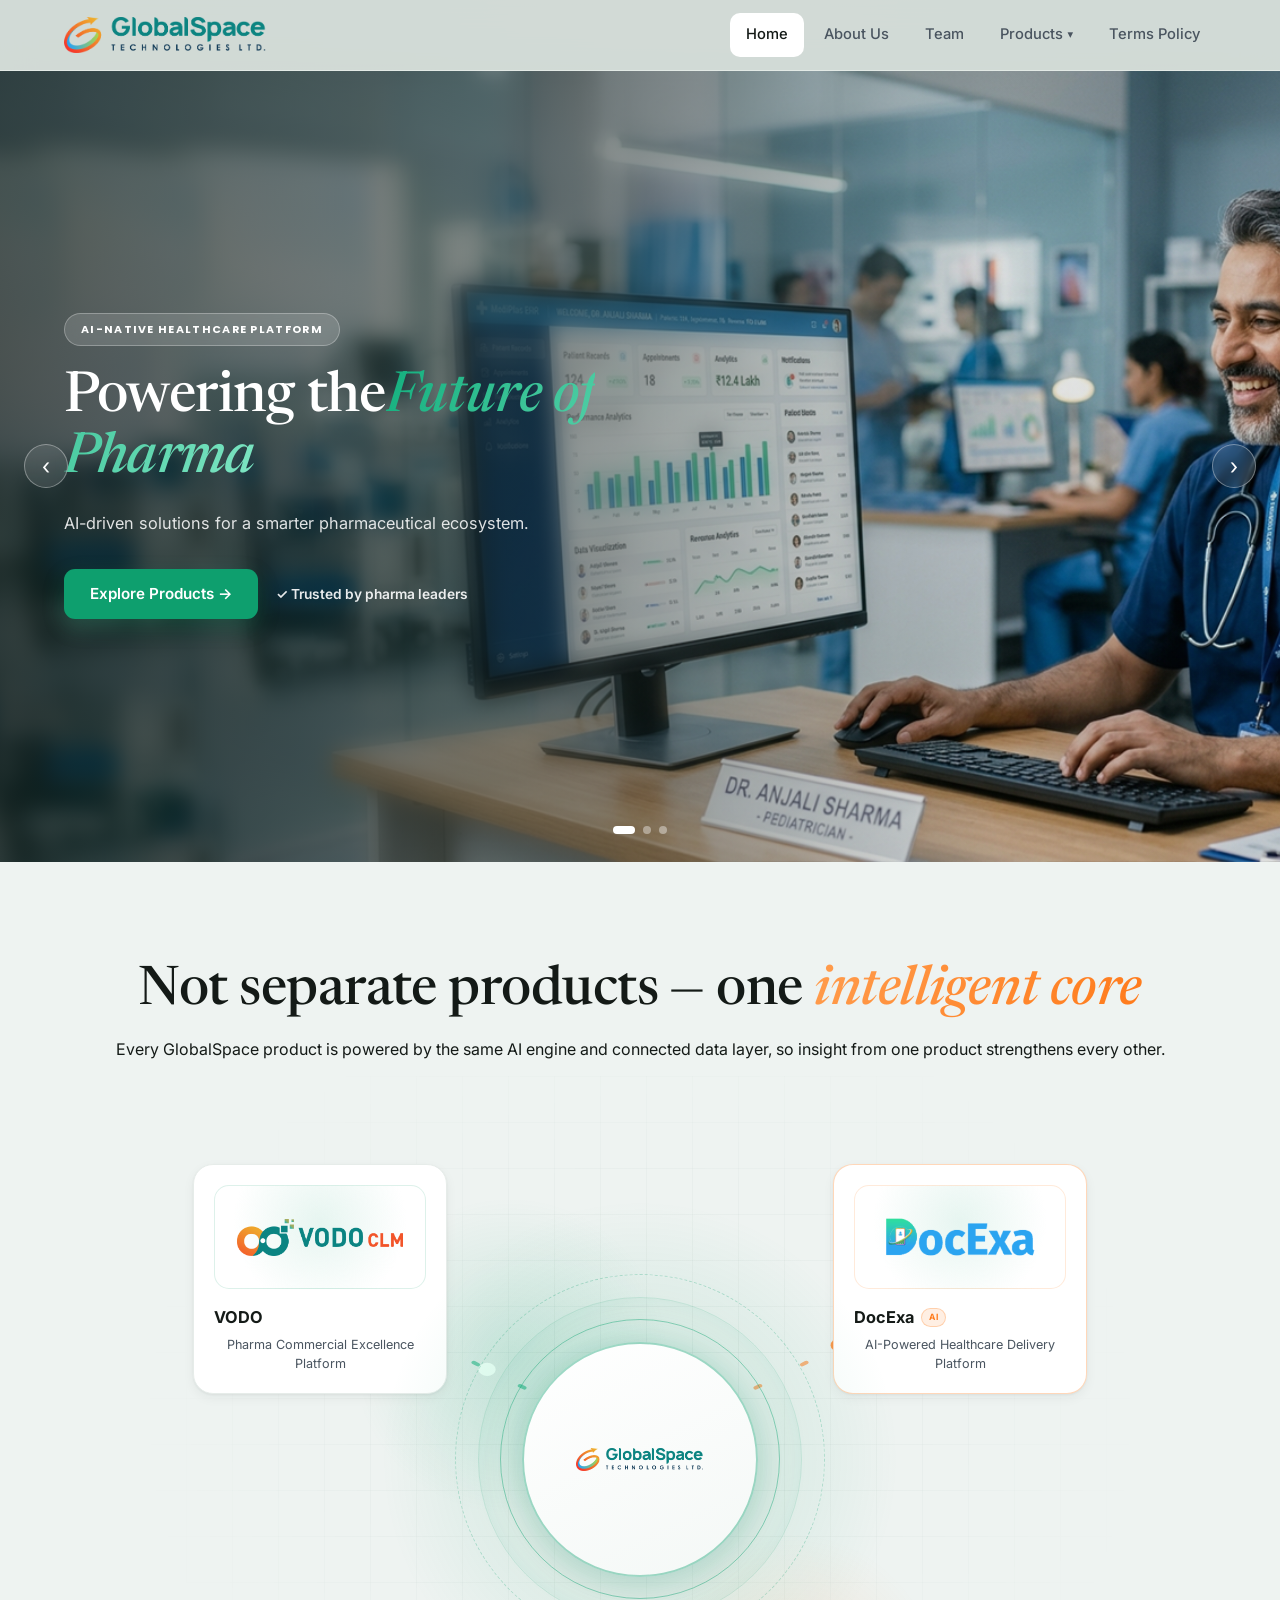
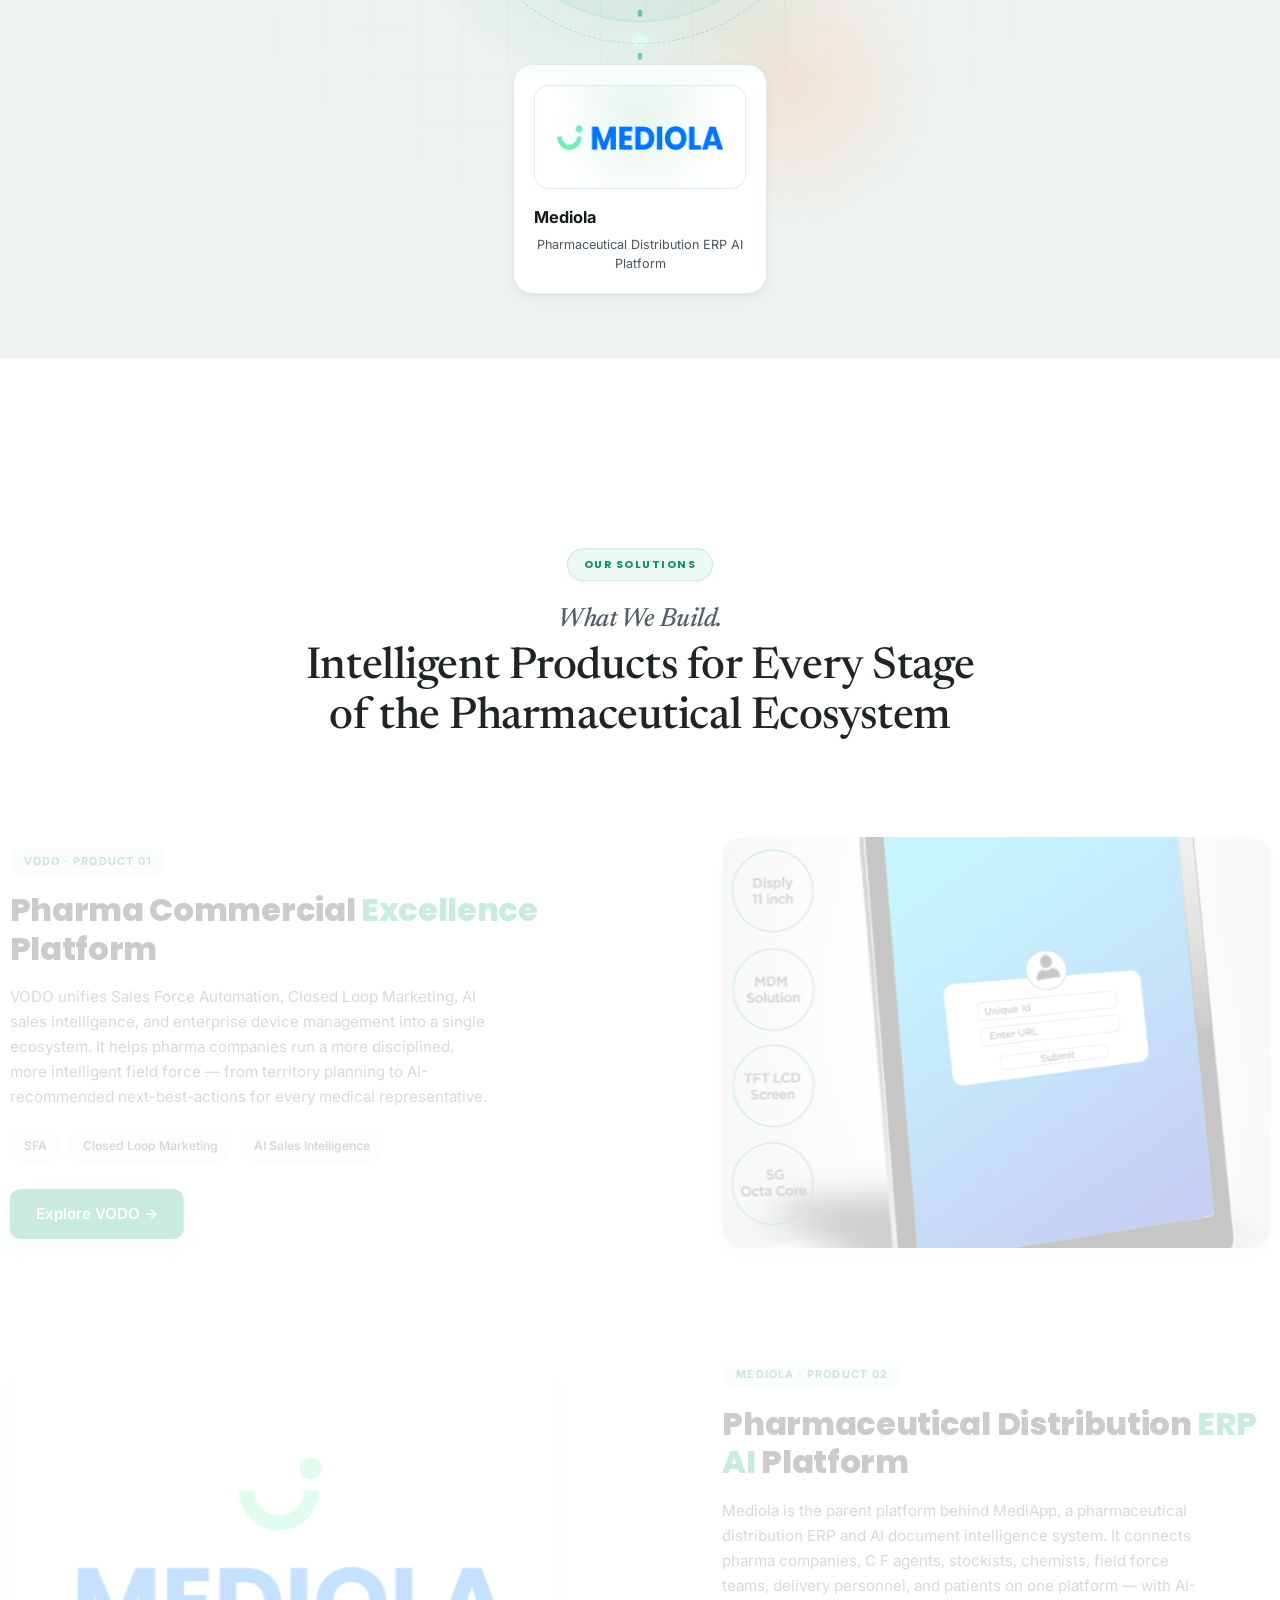
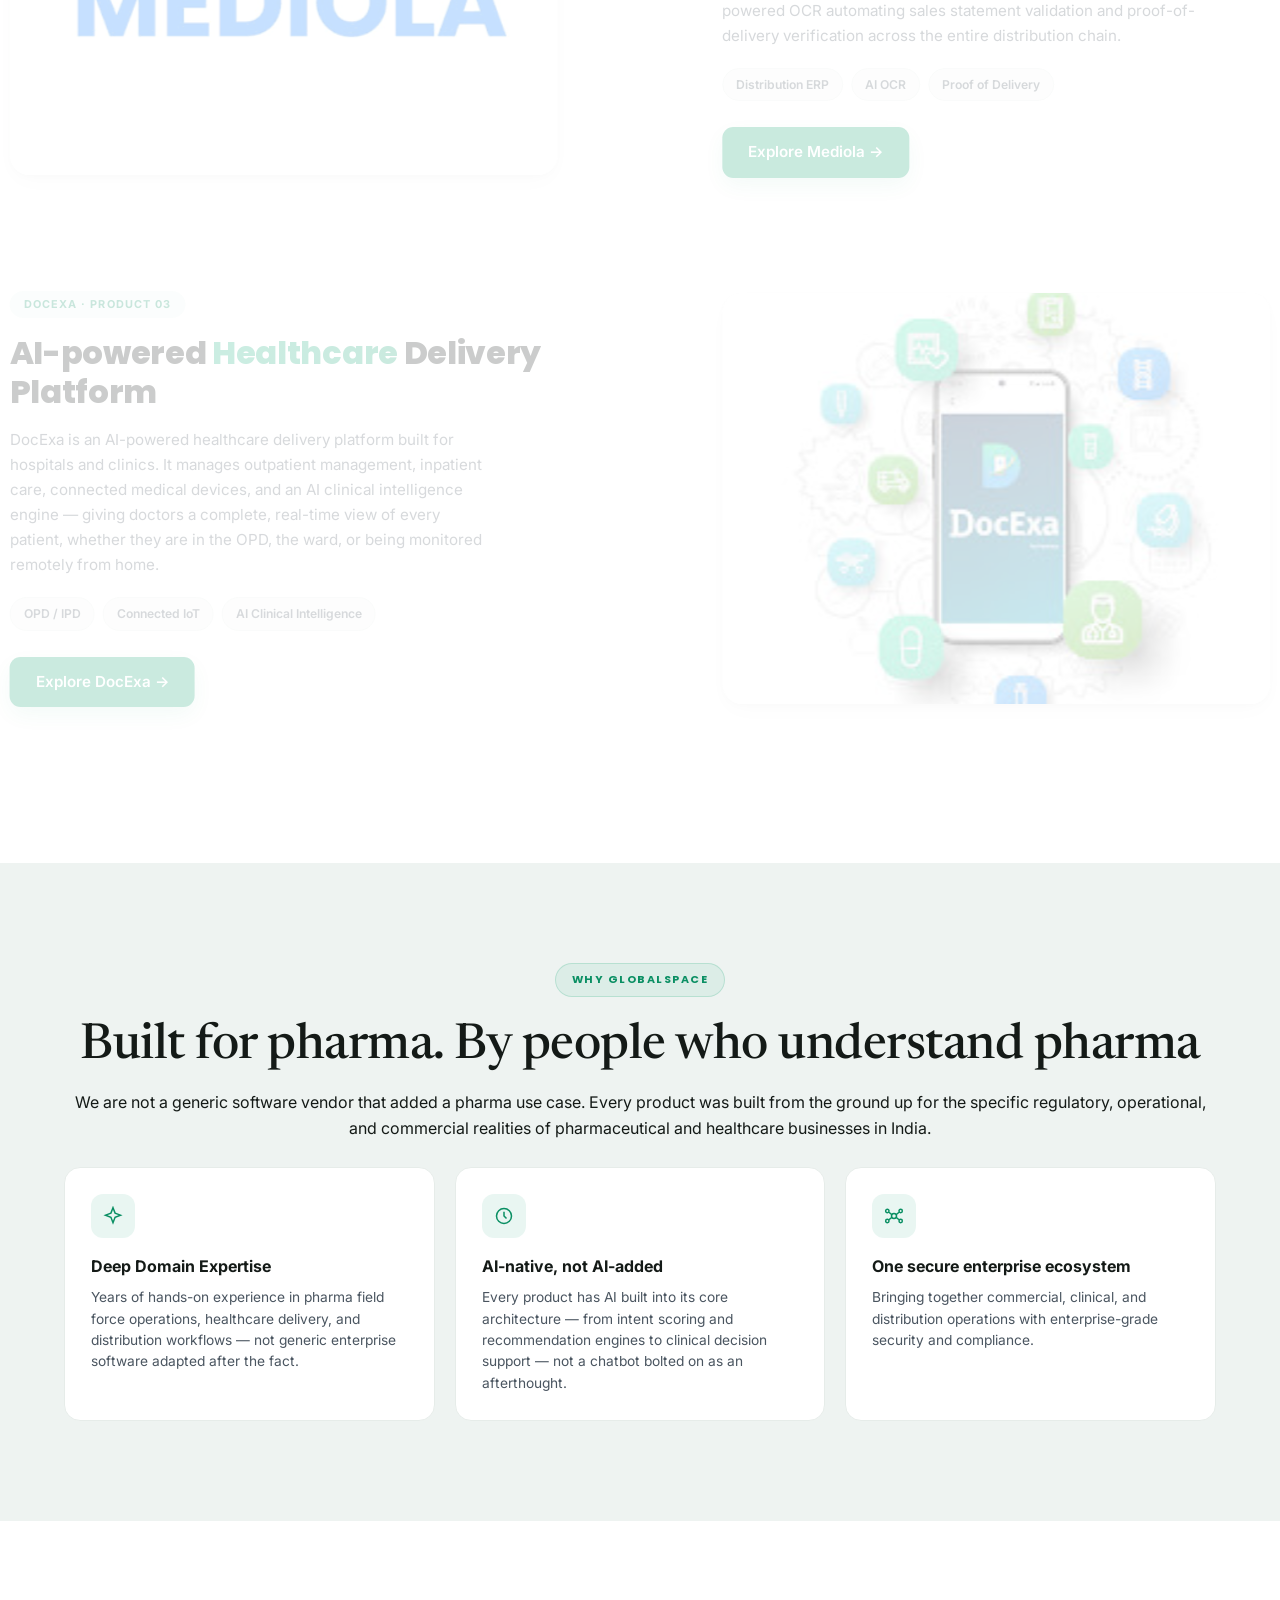
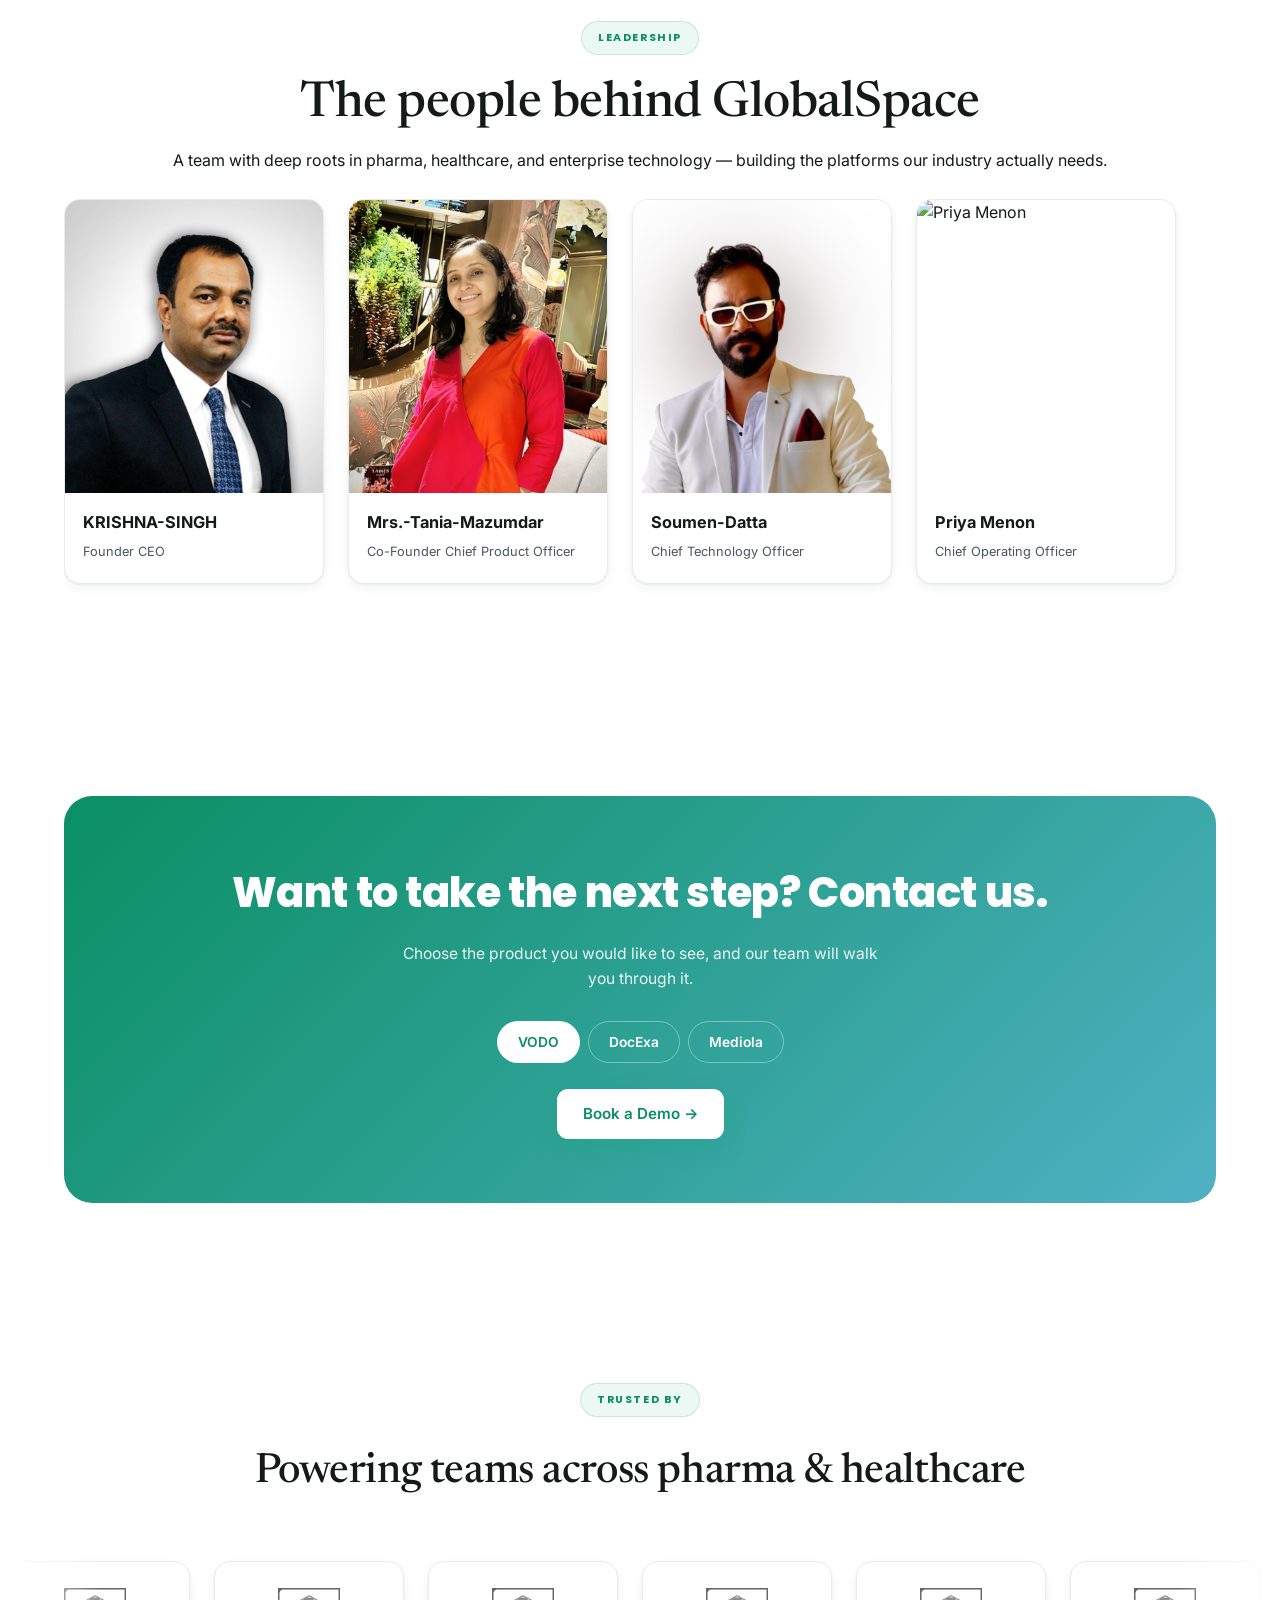
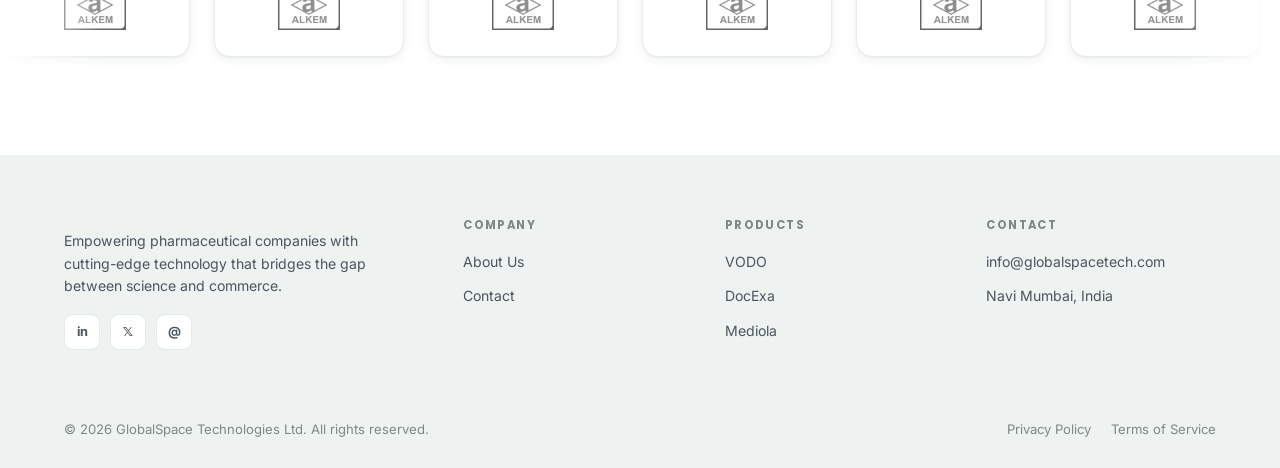
==== commit 2d63e622: "section our solutions updated" ====
--- a/index.html
+++ b/index.html
@@ -151,15 +151,15 @@
 
     <!-- Solutions intro / divider -->
     <div class="solutions-divider container">
-      <span class="eyebrow reveal">Our Solutions</span>
-      <h2 class="reveal"><span class="kicker">What We Build.</span><span class="accent-teal">Intelligent Products</span> for Every Stage of the <span class="accent-orange">Pharmaceutical Ecosystem</span></h2>
+      <span class="eyebrow">Our Solutions</span>
+      <h2><span class="kicker">What We Build.</span><span class="accent-teal">Intelligent Products</span> for Every Stage of the <span class="accent-orange">Pharmaceutical Ecosystem</span></h2>
     </div>
 
     <!-- Product Brief — VODO -->
     <div id="product-vodo">
-      <div class="container product-brief reveal">
-        <div class="product-brief__copy">
-          <span class="product-tag">VODO · Product 01</span>
+      <div class="container product-brief">
+      <div class="product-brief__copy">
+        <span class="product-tag">VODO · Product 01</span>
           <h3>Pharma Commercial <em>Excellence</em> Platform</h3>
           <p>VODO unifies Sales Force Automation, Closed Loop Marketing, AI sales intelligence, and enterprise device
             management into a single ecosystem. It helps pharma companies run a more disciplined, more intelligent field
@@ -179,7 +179,7 @@
 
     <!-- Product Brief — Mediola -->
     <div id="product-mediola">
-      <div class="container product-brief product-brief--reverse reveal">
+      <div class="container product-brief product-brief--reverse">
       <div class="product-brief__copy">
         <span class="product-tag">Mediola · Product 02</span>
           <h3>Pharmaceutical Distribution <em>ERP   AI</em> Platform</h3>
@@ -202,9 +202,9 @@
 
     <!-- Product Brief — DocExa -->
     <div id="product-docexa">
-      <div class="container product-brief reveal">
-        <div class="product-brief__copy">
-          <span class="product-tag">DocExa · Product 03</span>
+      <div class="container product-brief">
+      <div class="product-brief__copy">
+        <span class="product-tag">DocExa · Product 03</span>
           <h3>AI-powered <em>Healthcare</em> Delivery Platform</h3>
           <p>DocExa is an AI-powered healthcare delivery platform built for hospitals and clinics. It manages outpatient
             management, inpatient care, connected medical devices, and an AI clinical intelligence engine — giving
@@ -401,6 +401,9 @@
   <!-- FOOTER (injected via main.js from /partials/footer.html) -->
   <div id="site-footer"></div>
 
+  <script src="/js/vendor/gsap.min.js"></script>
+  <script src="/js/vendor/ScrollTrigger.min.js"></script>
+
   <script src="/js/main.js"></script>
   <script src="/js/animations.js"></script>
   <script src="/js/components.js"></script>
